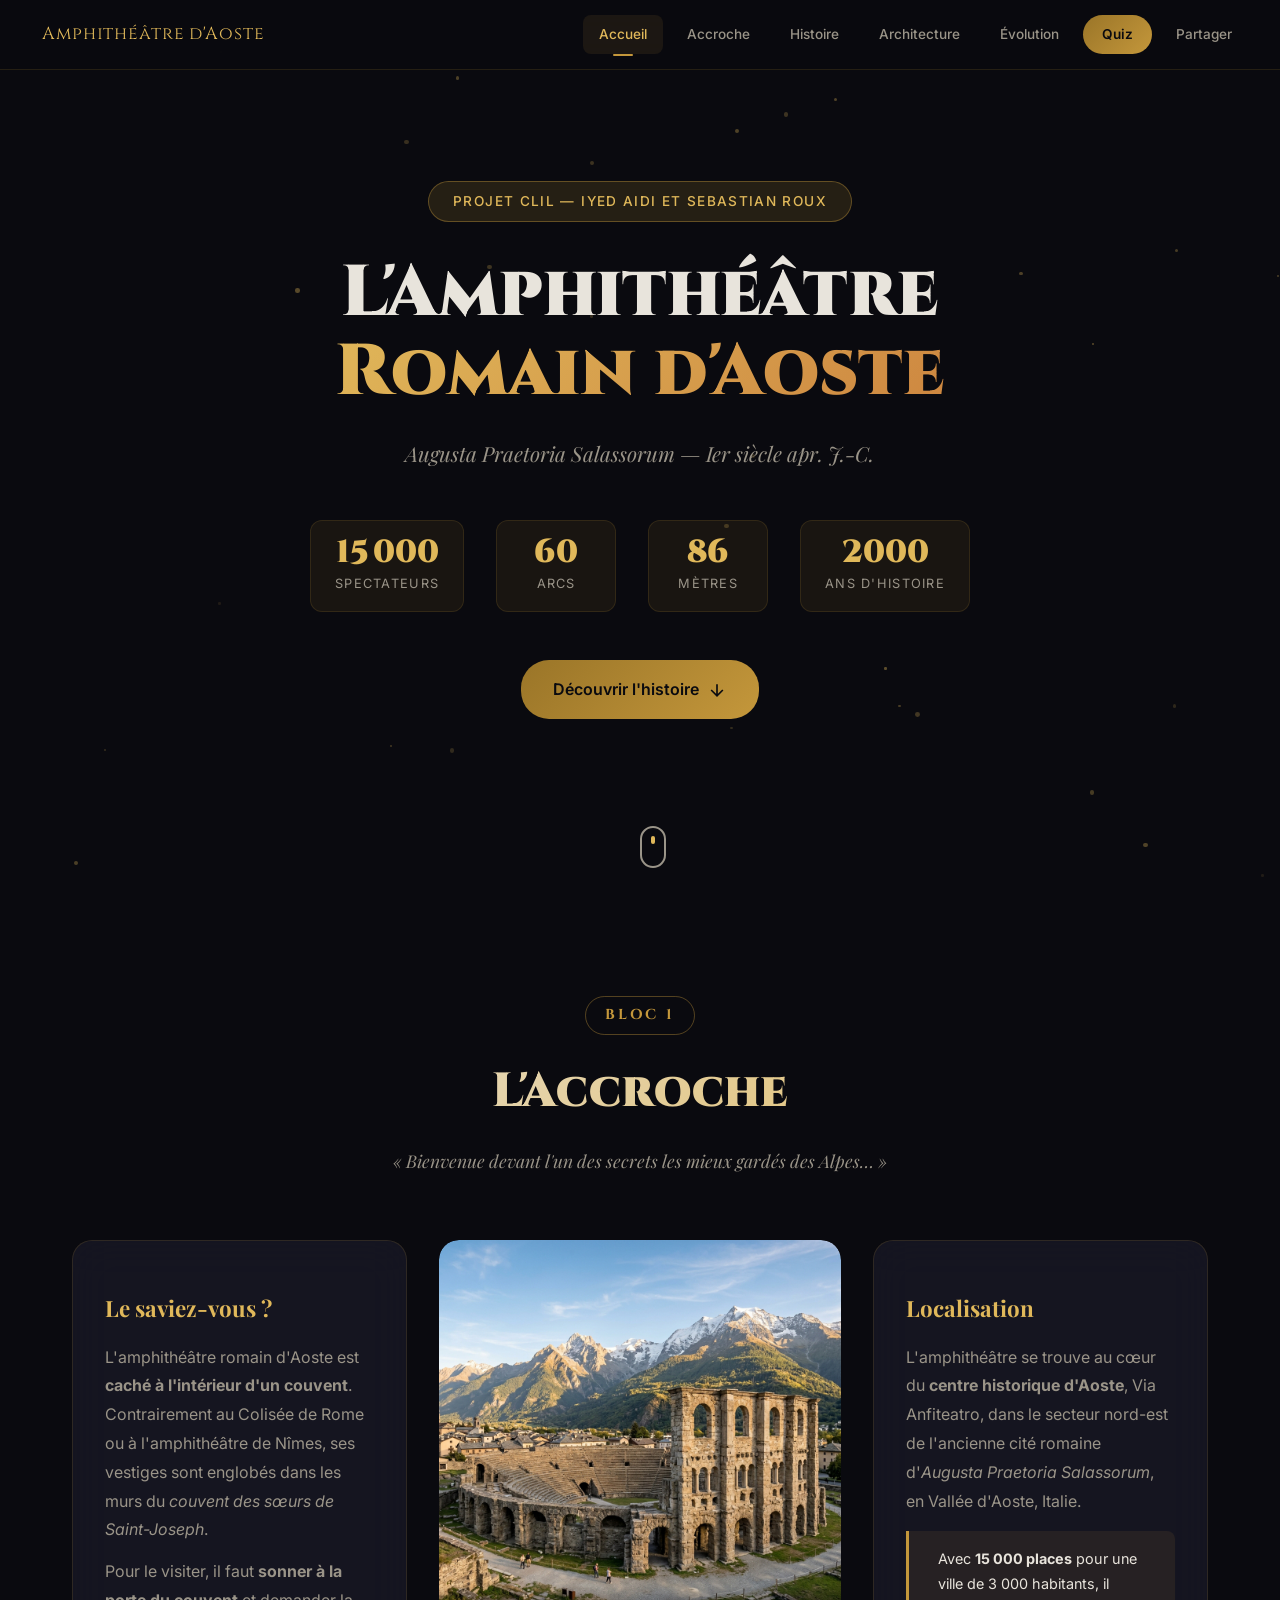
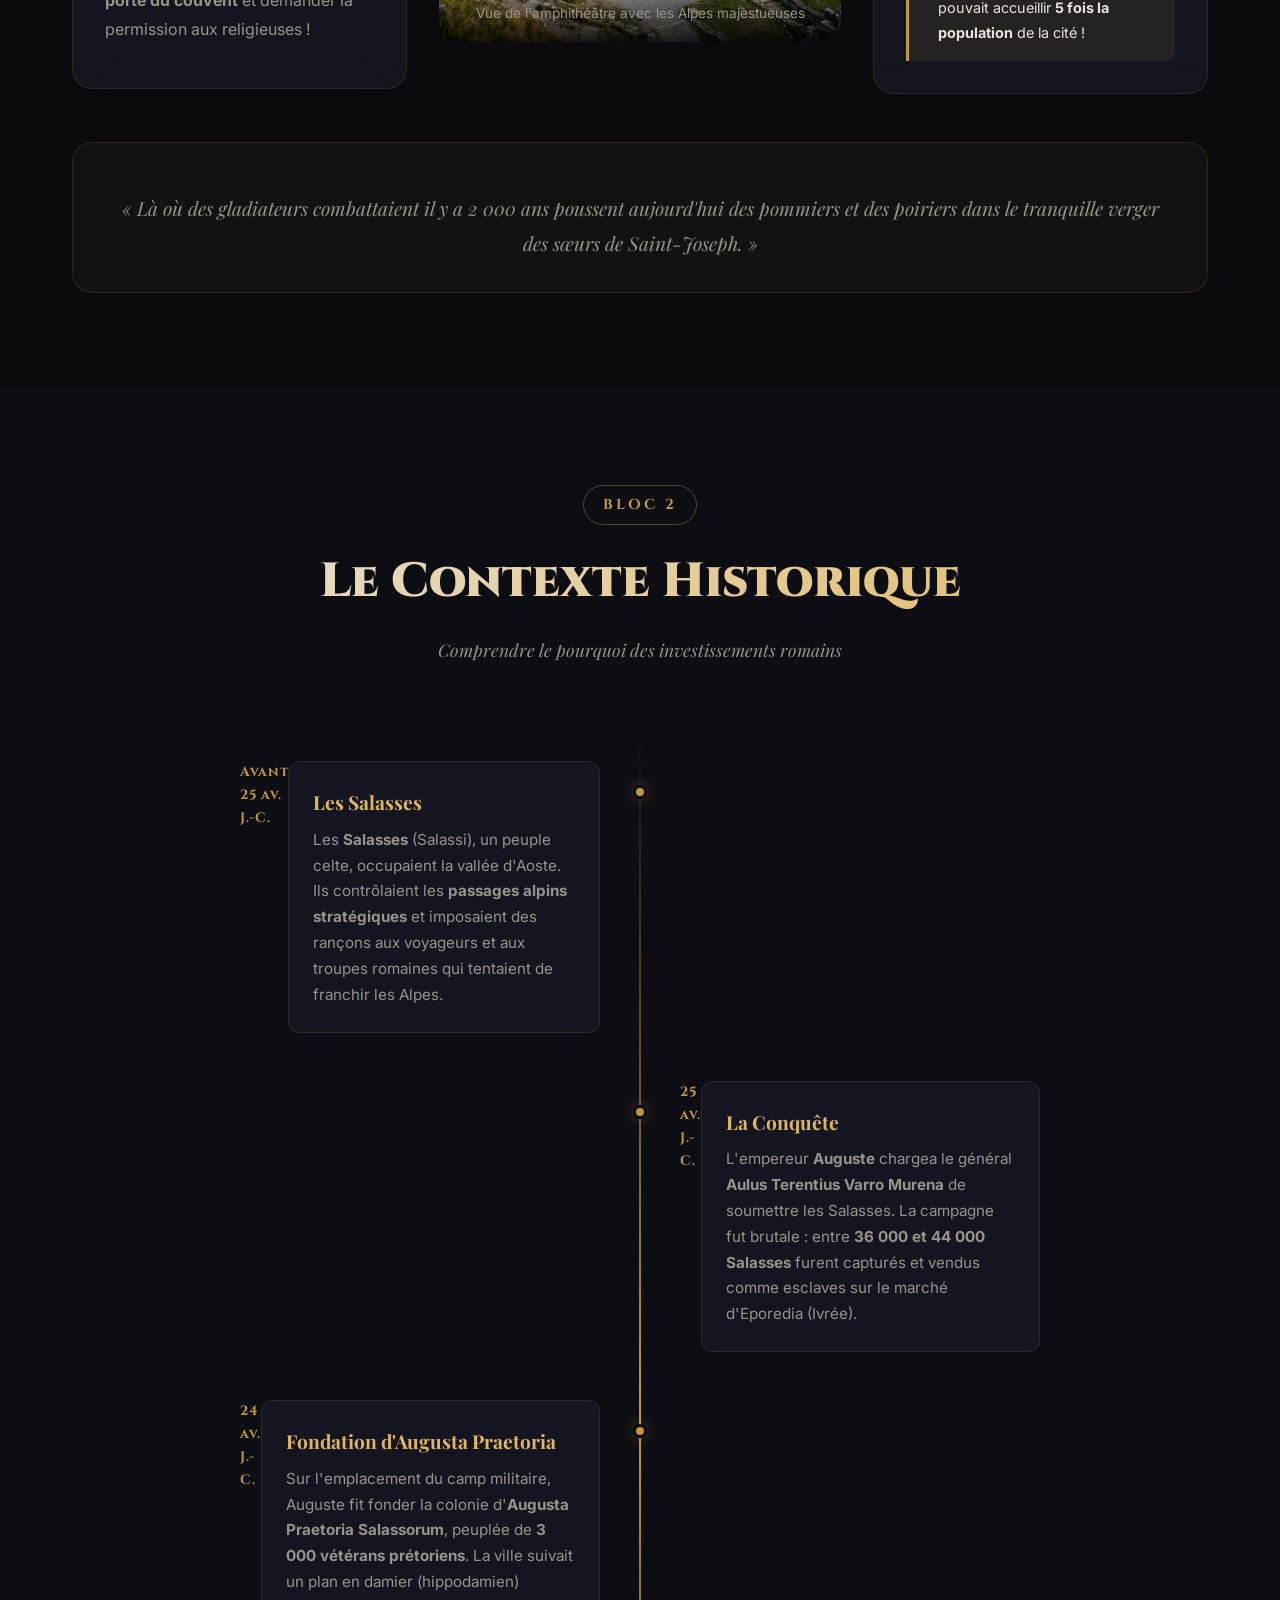
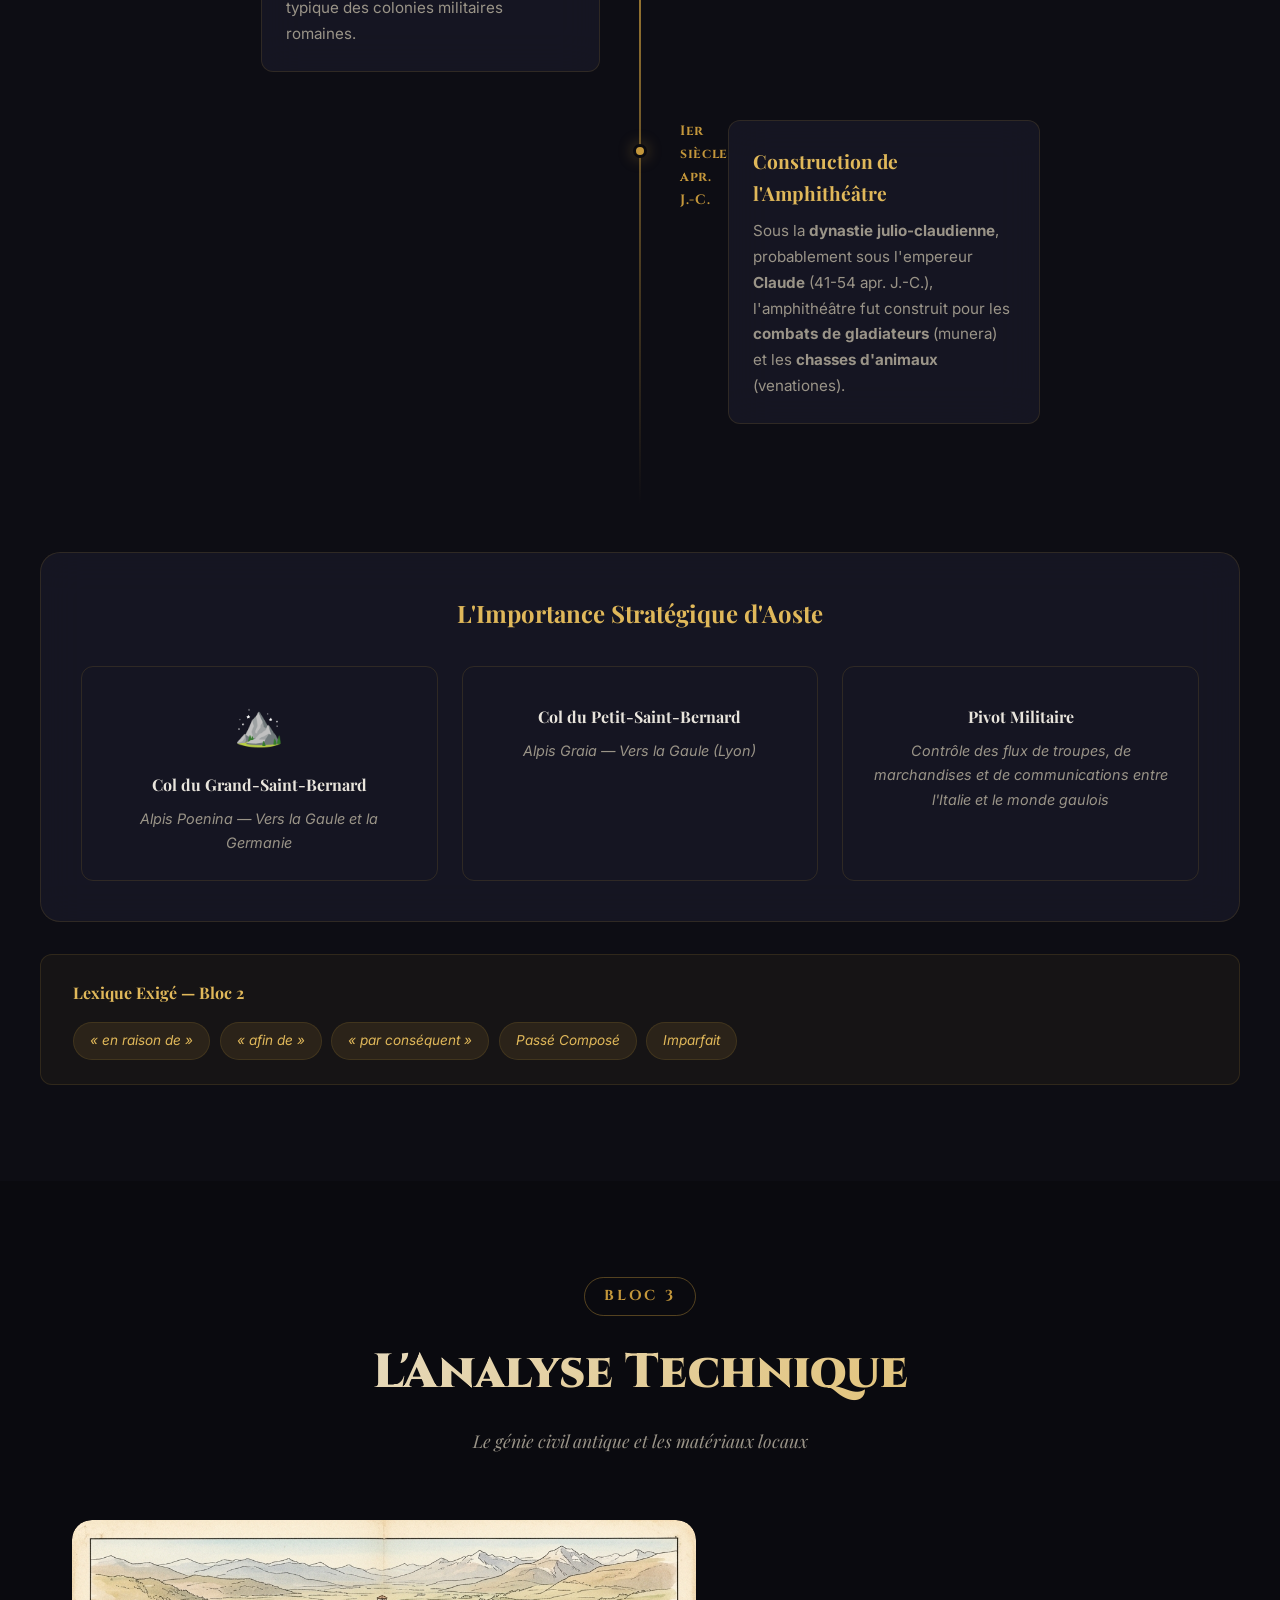
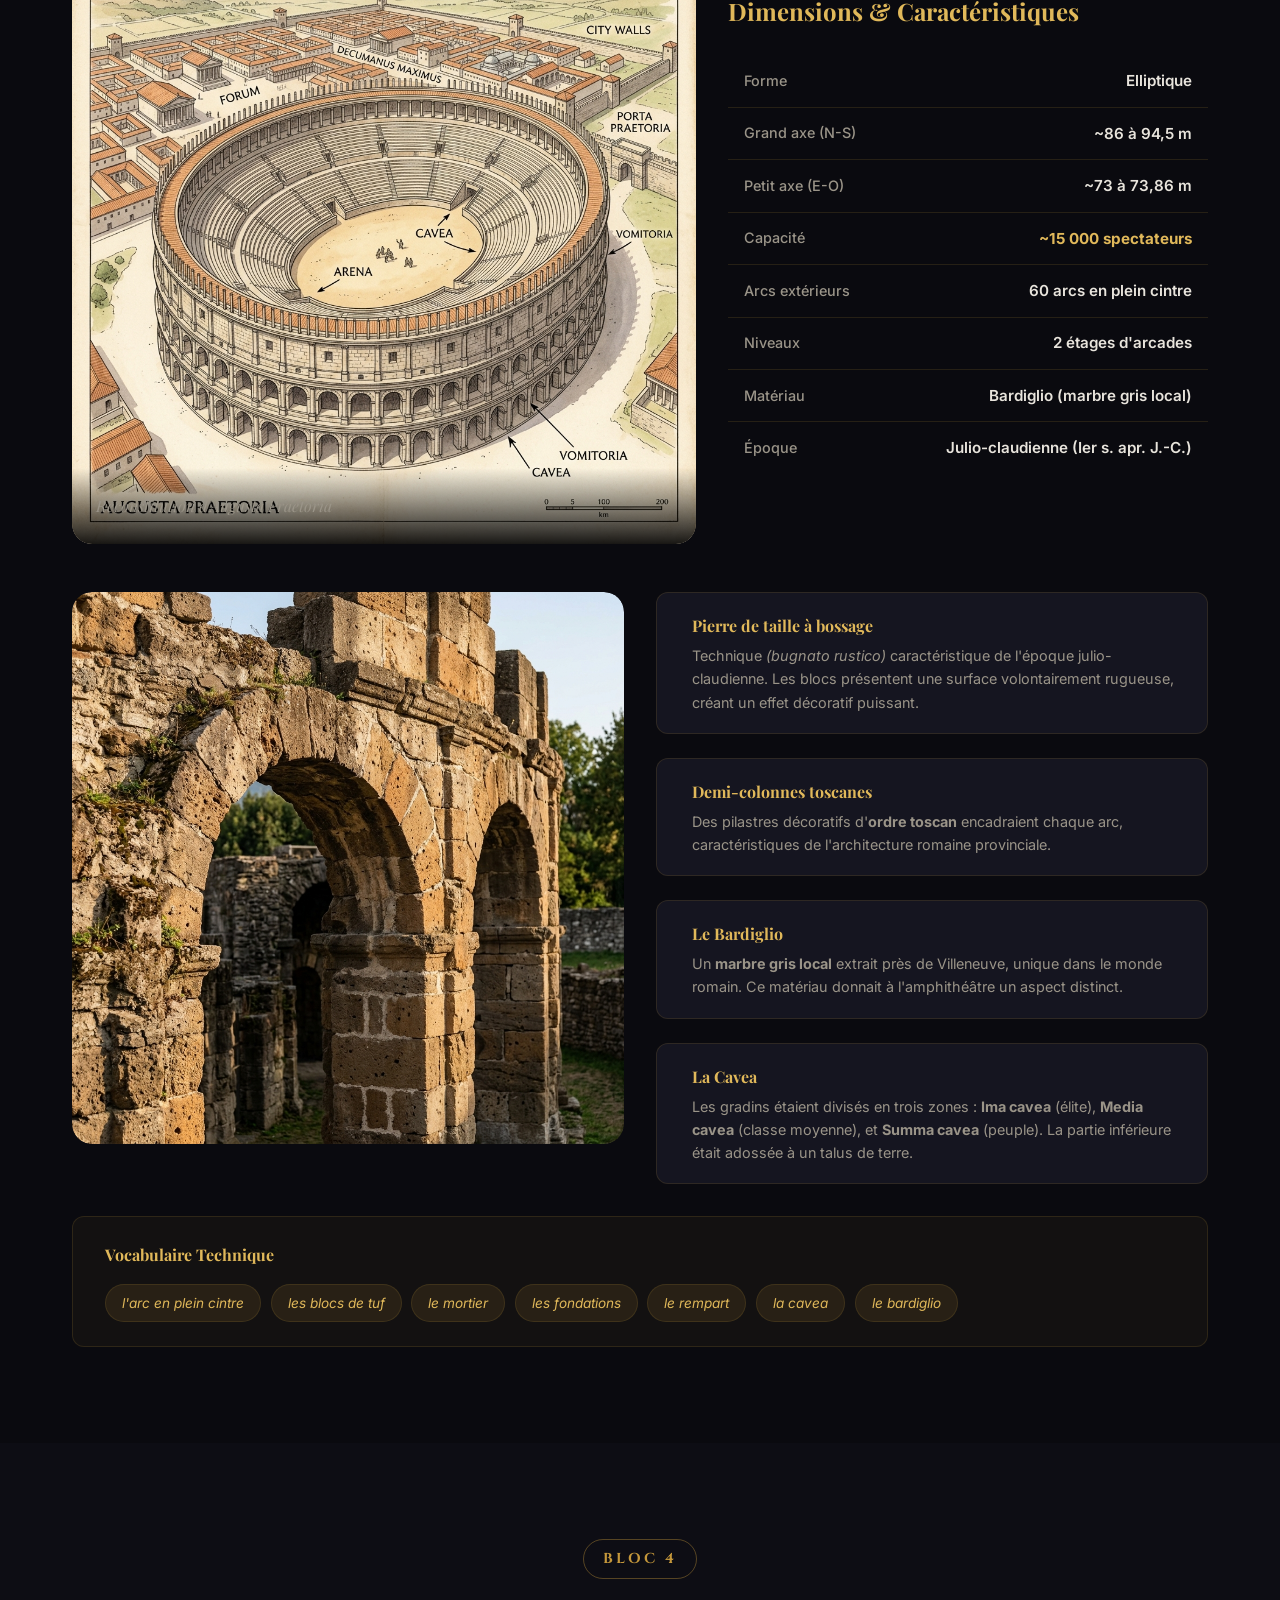
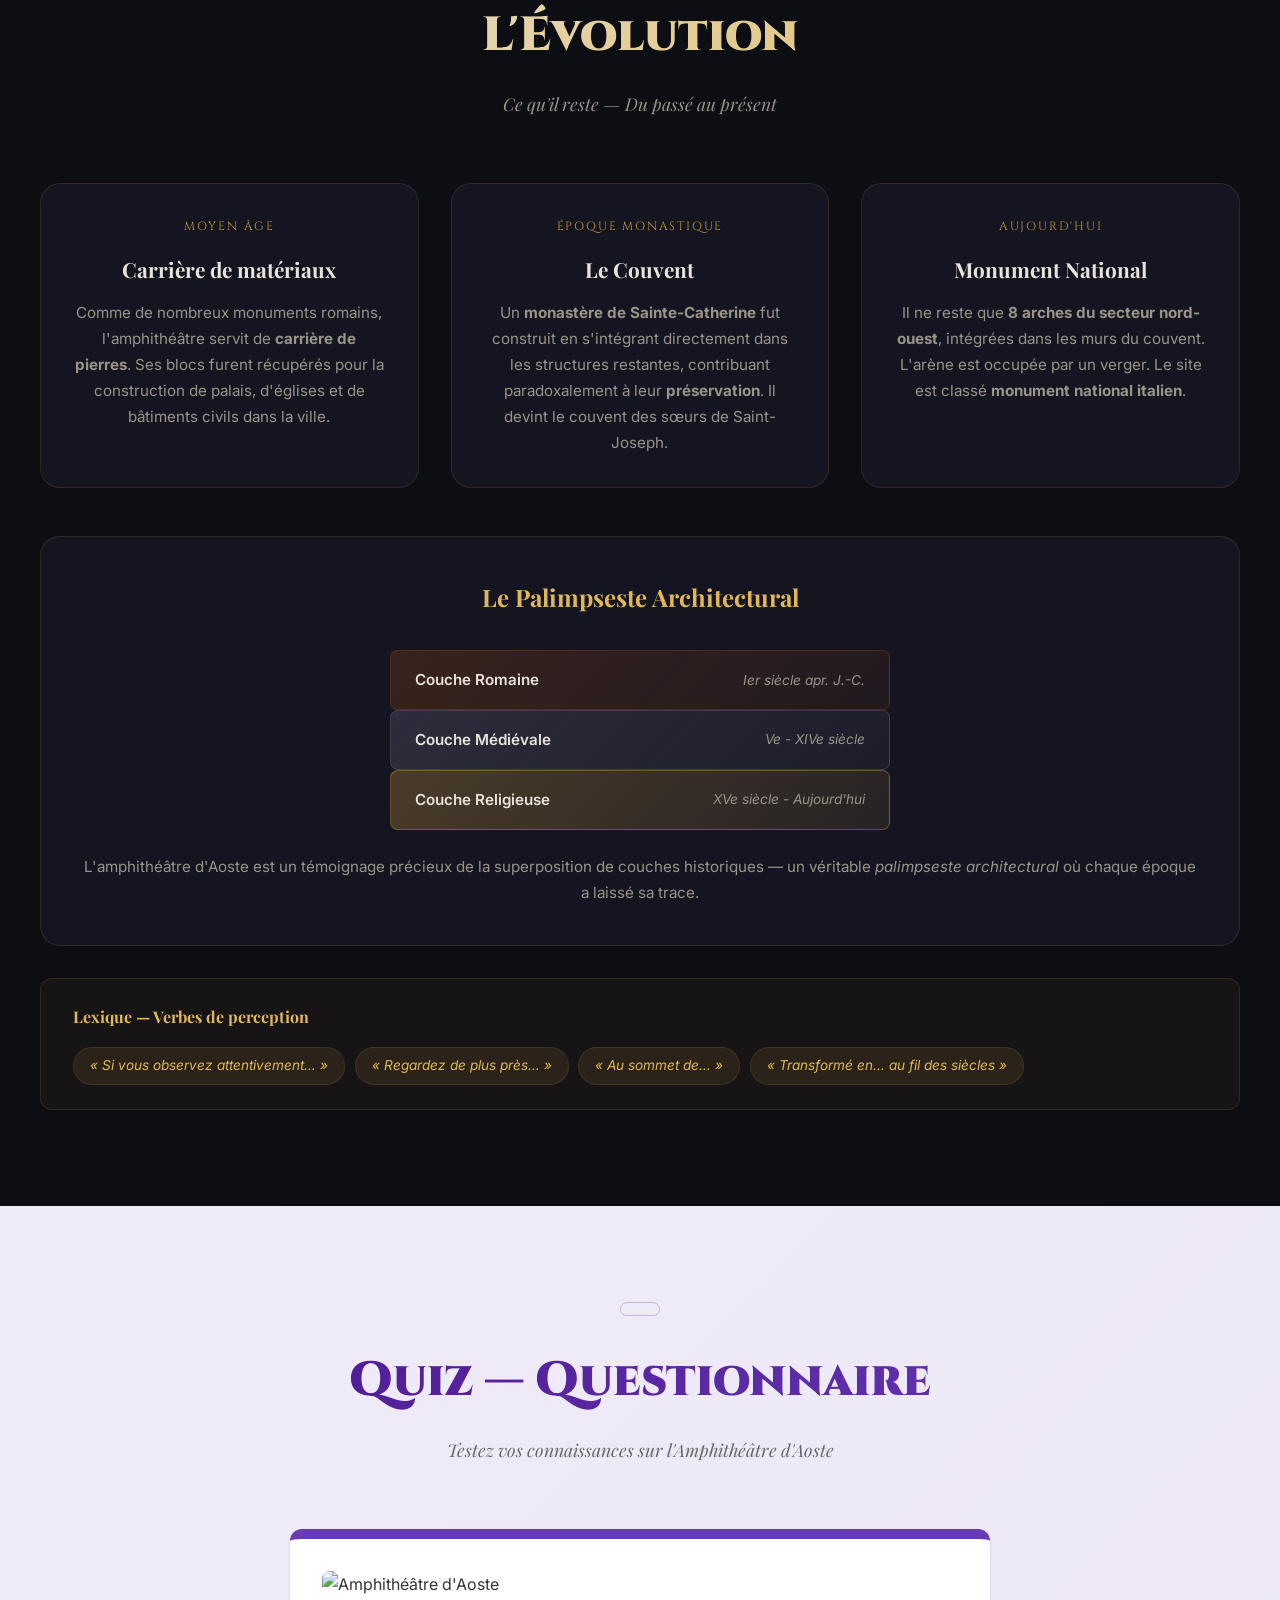
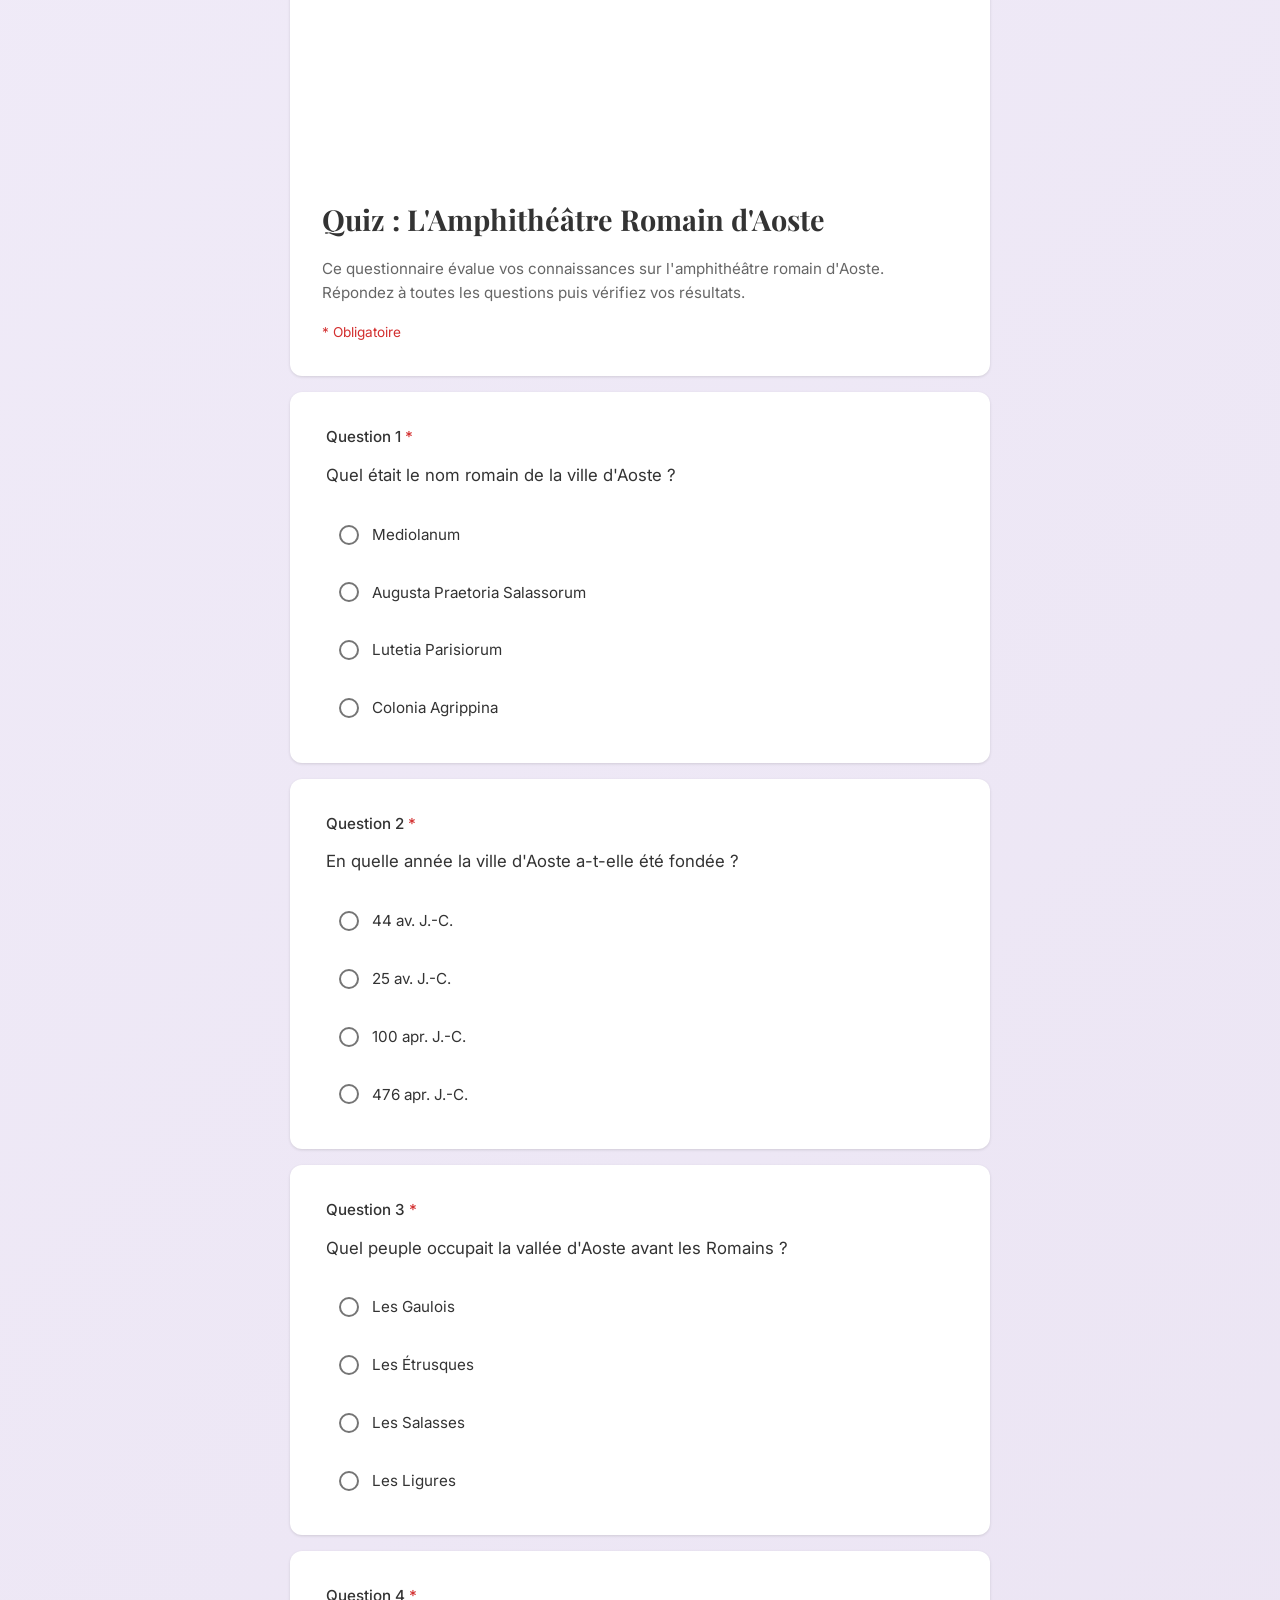
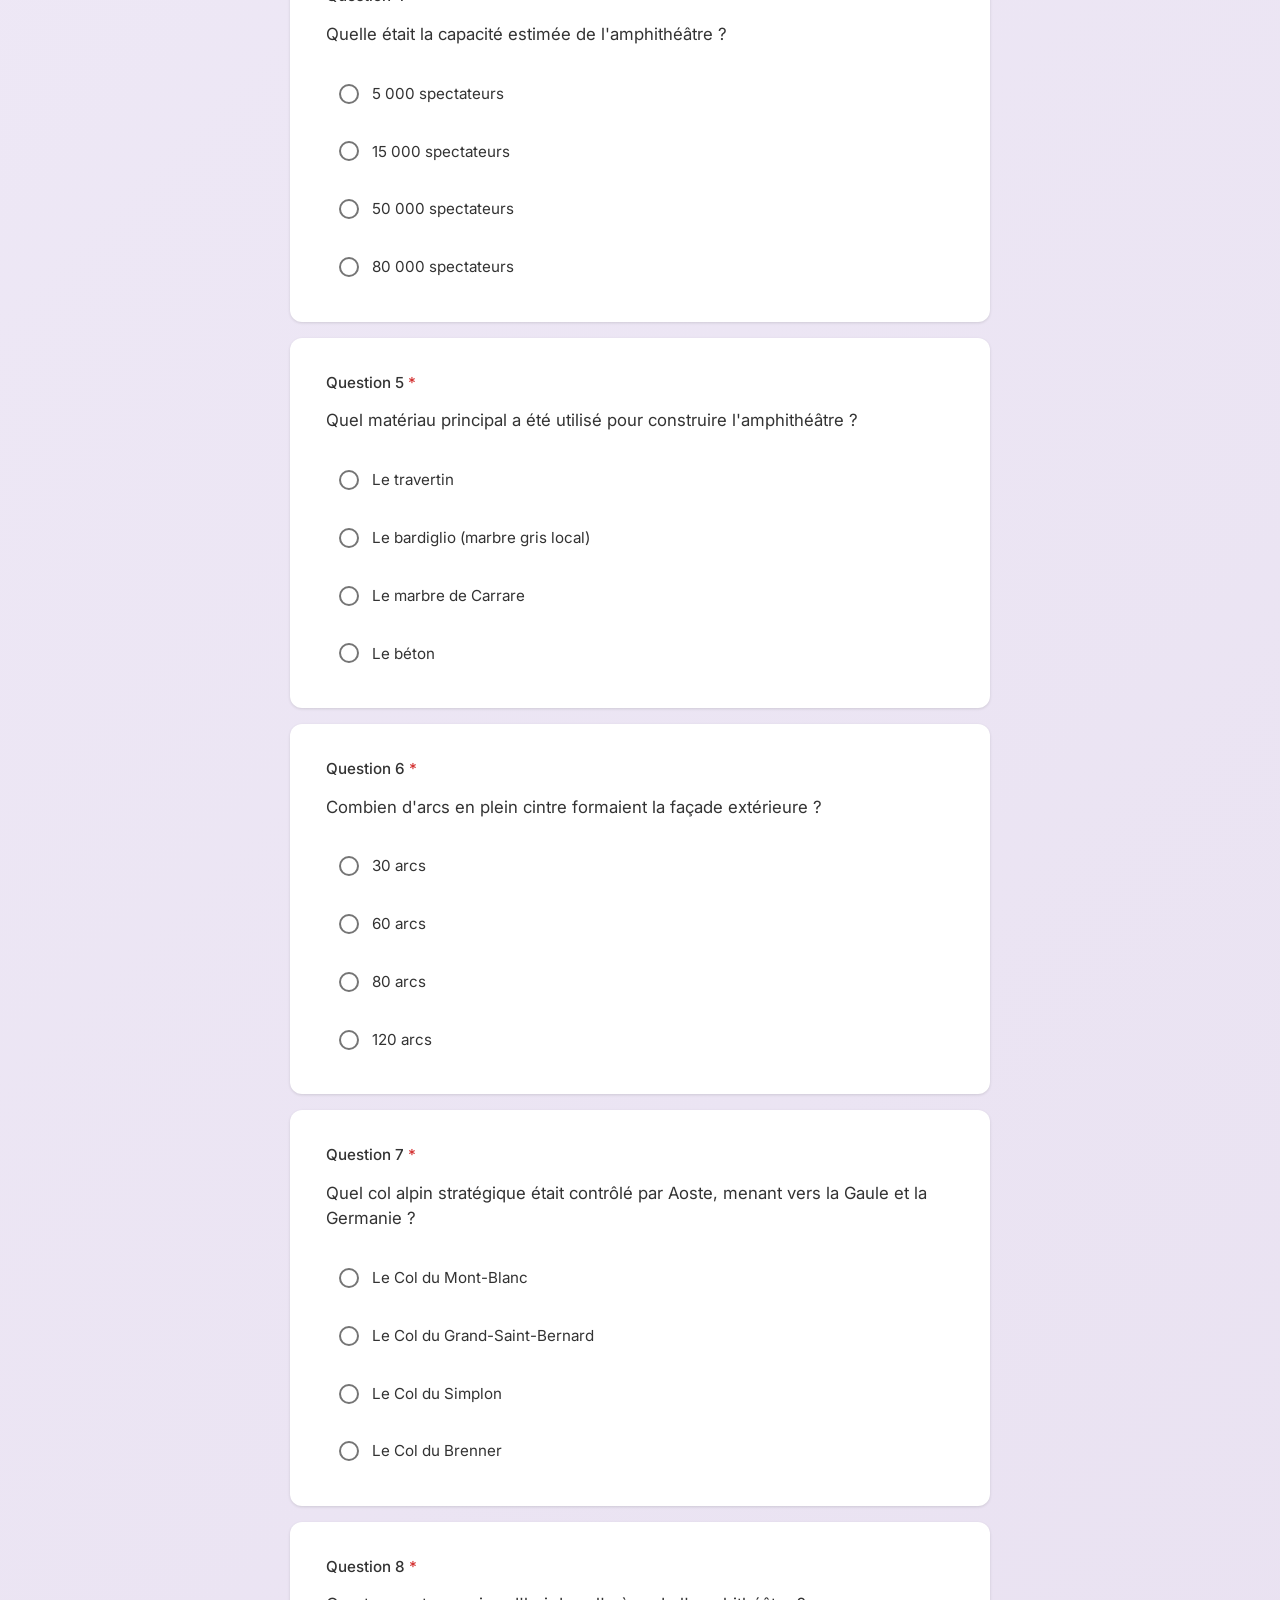
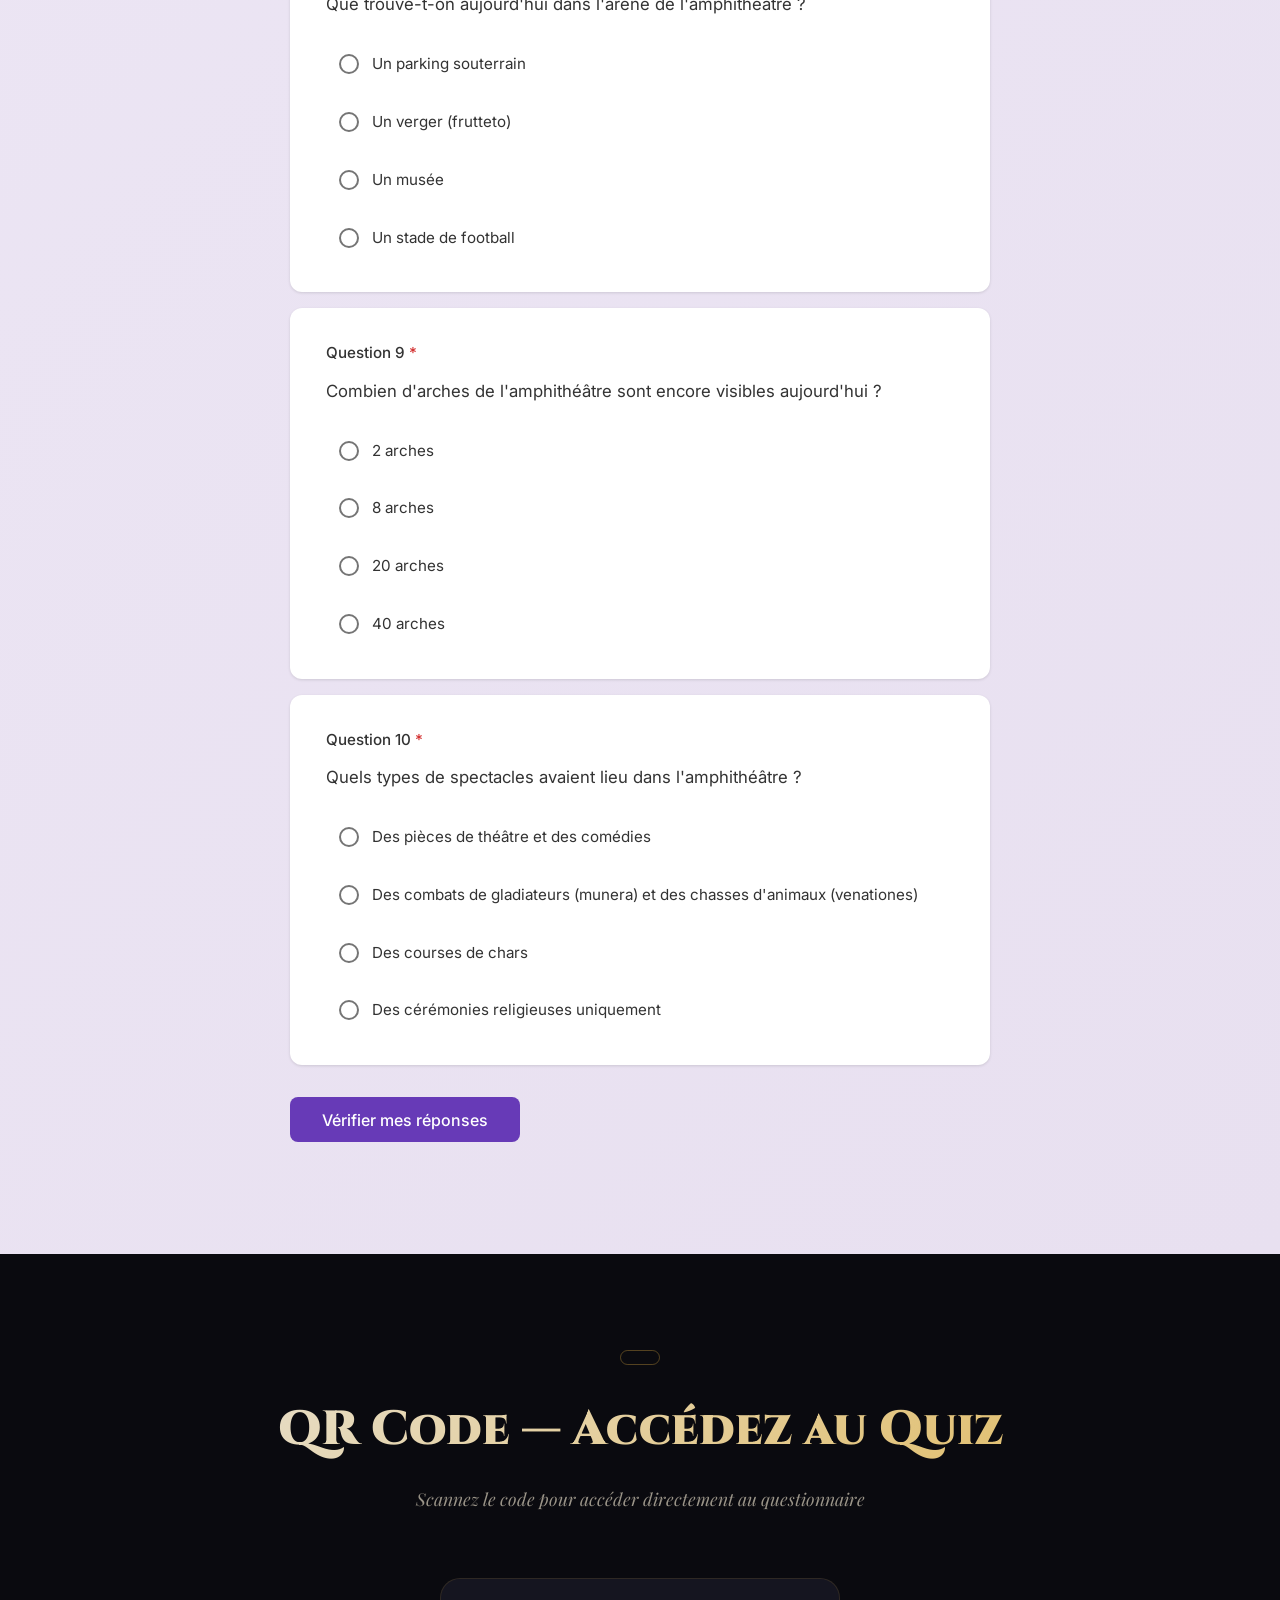
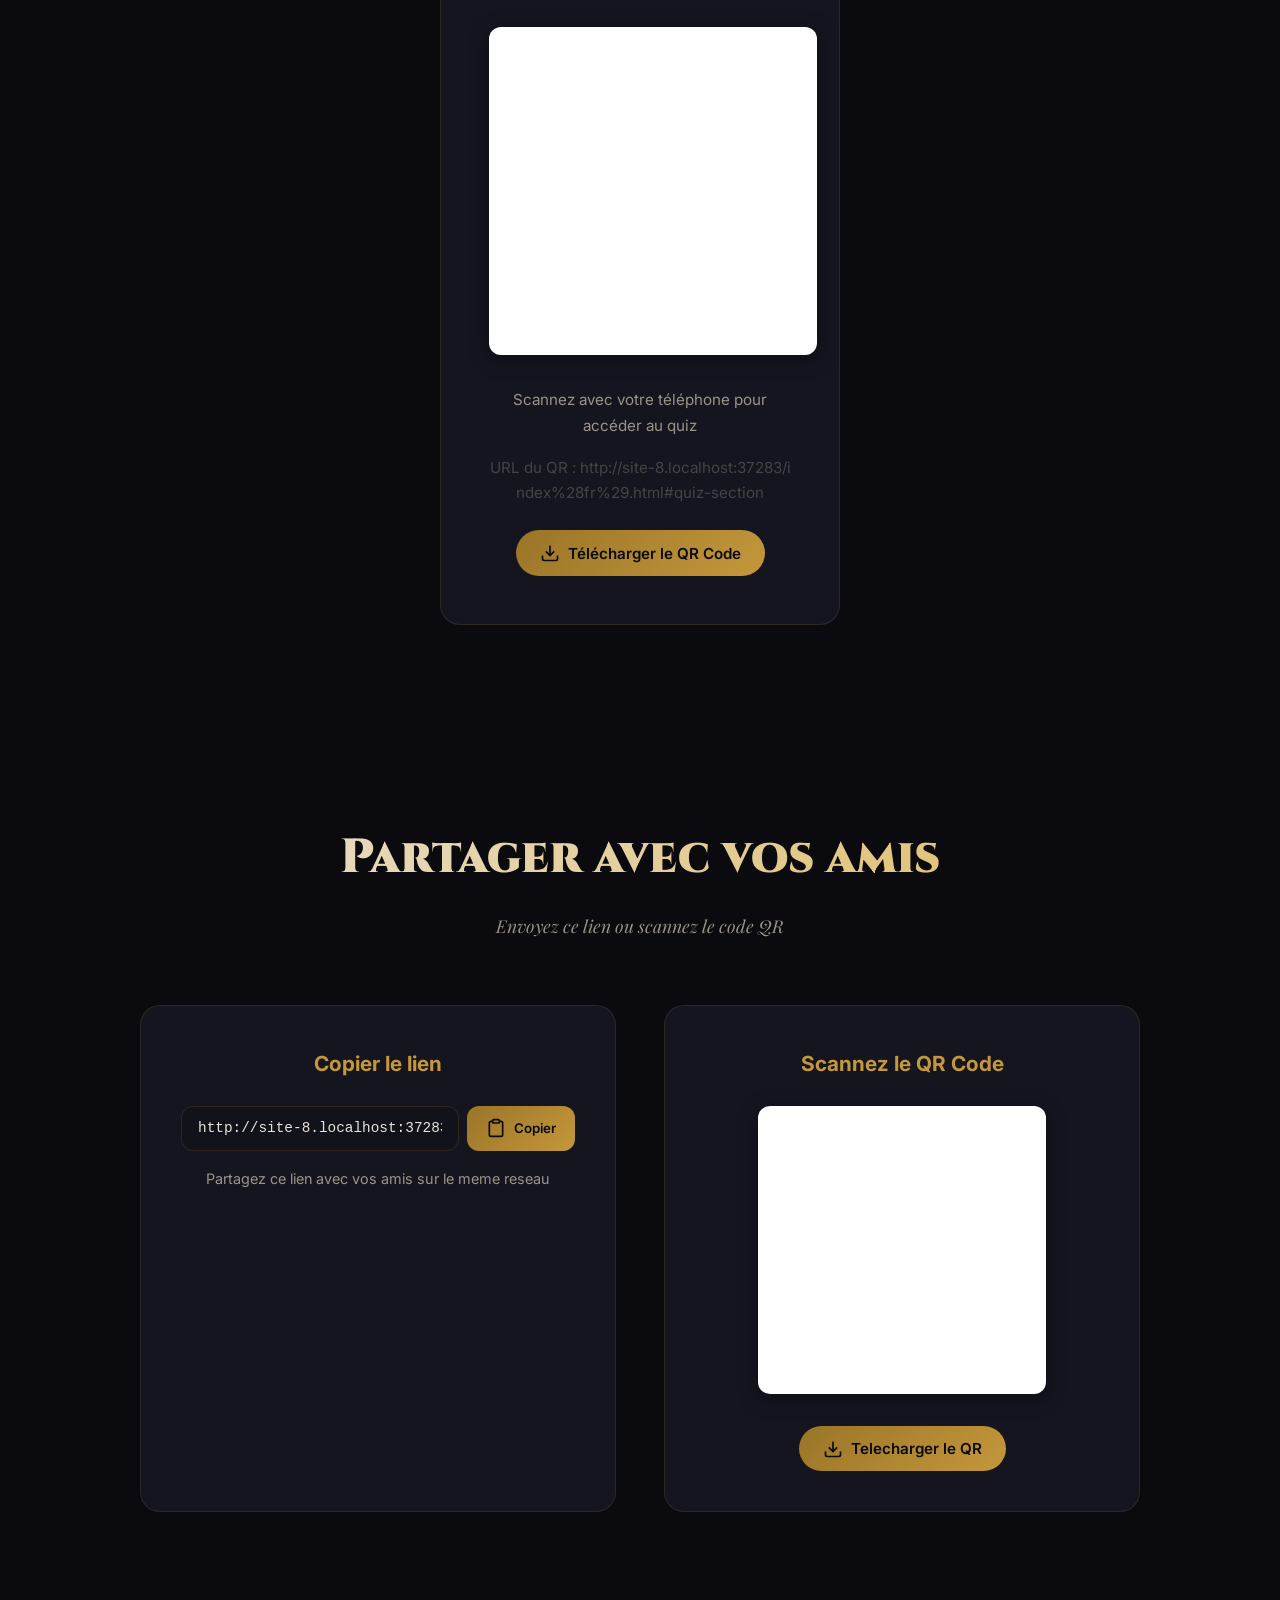
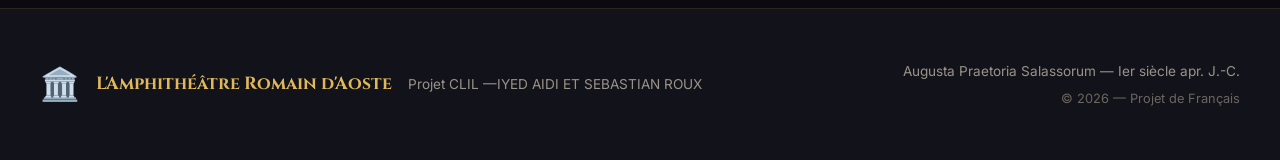
==== index(fr).html @ 9efc9628 "Initial commit: Amphitheatre CLIL project" ====
<!DOCTYPE html>
<html lang="fr">
<head>
    <meta charset="UTF-8">
    <meta name="viewport" content="width=device-width, initial-scale=1.0">
    <meta name="description" content="Présentation CLIL sur l'Amphithéâtre Romain d'Aoste - Augusta Praetoria Salassorum.">
    <title>L'Amphithéâtre Romain d'Aoste — Projet CLIL</title>
    <link rel="preconnect" href="https://fonts.googleapis.com">
    <link rel="preconnect" href="https://fonts.gstatic.com" crossorigin>
    <link href="https://fonts.googleapis.com/css2?family=Playfair+Display:ital,wght@0,400;0,700;0,900;1,400&family=Inter:wght@300;400;500;600;700&family=Cinzel:wght@400;700;900&display=swap" rel="stylesheet">
    <link rel="stylesheet" href="style(fr).css">
</head>
<body>
    <!-- ===== NAVIGATION ===== -->
    <nav id="main-nav">
        <div class="nav-brand">
            <span class="nav-icon"></span>
            <span class="nav-title">Amphithéâtre d'Aoste</span>
        </div>
        <div class="nav-links">
            <a href="#hero" class="nav-link active">Accueil</a>
            <a href="#bloc1" class="nav-link">Accroche</a>
            <a href="#bloc2" class="nav-link">Histoire</a>
            <a href="#bloc3" class="nav-link">Architecture</a>
            <a href="#bloc4" class="nav-link">Évolution</a>
            <a href="#quiz-section" class="nav-link nav-quiz">Quiz</a>
            <a href="#share-section" class="nav-link">Partager</a>
        </div>
        <button id="mobile-menu-btn" class="mobile-menu-btn" aria-label="Menu">
            <span></span><span></span><span></span>
        </button>
    </nav>
    <!-- ===== HERO SECTION ===== -->
    <header id="hero" class="hero-section">
        <div class="hero-overlay"></div>
        <div class="hero-particles" id="hero-particles"></div>
        <div class="hero-content">
            <div class="hero-badge">Projet CLIL — Iyed Aidi et Sebastian Roux</div>
            <h1 class="hero-title">
                <span class="hero-title-line">L'Amphithéâtre</span>
                <span class="hero-title-line hero-title-accent">Romain d'Aoste</span>
            </h1>
            <p class="hero-subtitle">Augusta Praetoria Salassorum — Ier siècle apr. J.-C.</p>
            <div class="hero-stats">
                <div class="stat-card">
                    <span class="stat-number" data-target="15000">0</span>
                    <span class="stat-label">Spectateurs</span>
                </div>
                <div class="stat-card">
                    <span class="stat-number" data-target="60">0</span>
                    <span class="stat-label">Arcs</span>
                </div>
                <div class="stat-card">
                    <span class="stat-number" data-target="86">0</span>
                    <span class="stat-label">Mètres</span>
                </div>
                <div class="stat-card">
                    <span class="stat-number" data-target="2000">0</span>
                    <span class="stat-label">Ans d'histoire</span>
                </div>
            </div>
            <a href="#bloc1" class="hero-cta">
                <span>Découvrir l'histoire</span>
                <svg width="20" height="20" viewBox="0 0 24 24" fill="none" stroke="currentColor" stroke-width="2"><path d="M12 5v14M5 12l7 7 7-7"/></svg>
            </a>
        </div>
        <div class="scroll-indicator">
            <div class="scroll-mouse">
                <div class="scroll-dot"></div>
            </div>
        </div>
    </header>
    <!-- ===== BLOC 1: L'ACCROCHE ===== -->
    <section id="bloc1" class="section bloc-section">
        <div class="section-header">
            <div class="bloc-number">Bloc 1</div>
            <h2 class="section-title">L'Accroche</h2>
            <p class="section-subtitle">« Bienvenue devant l'un des secrets les mieux gardés des Alpes… »</p>
        </div>
        <div class="content-grid accroche-grid">
            <div class="content-card glass-card reveal-left">
                <div class="card-icon"></div>
                <h3>Le saviez-vous ?</h3>
                <p>L'amphithéâtre romain d'Aoste est <strong>caché à l'intérieur d'un couvent</strong>. Contrairement au Colisée de Rome ou à l'amphithéâtre de Nîmes, ses vestiges sont englobés dans les murs du <em>couvent des sœurs de Saint-Joseph</em>.</p>
                <p>Pour le visiter, il faut <strong>sonner à la porte du couvent</strong> et demander la permission aux religieuses !</p>
            </div>
            <div class="content-card image-card reveal-up">
                <img src="amphitheatre_aoste0.png" alt="L'Amphithéâtre Romain d'Aoste avec les Alpes en arrière-plan" loading="lazy">
                <div class="image-caption">Vue de l'amphithéâtre avec les Alpes majestueuses</div>
            </div>
            <div class="content-card glass-card reveal-right">
                <div class="card-icon"></div>
                <h3>Localisation</h3>
                <p>L'amphithéâtre se trouve au cœur du <strong>centre historique d'Aoste</strong>, Via Anfiteatro, dans le secteur nord-est de l'ancienne cité romaine d'<em>Augusta Praetoria Salassorum</em>, en Vallée d'Aoste, Italie.</p>
                <div class="highlight-box">
                    <span class="highlight-icon"></span>
                    <span>Avec <strong>15 000 places</strong> pour une ville de 3 000 habitants, il pouvait accueillir <strong>5 fois la population</strong> de la cité !</span>
                </div>
            </div>
        </div>
        <div class="accroche-anecdote reveal-up">
            <div class="anecdote-icon"></div>
            <blockquote>
                « Là où des gladiateurs combattaient il y a 2 000 ans poussent aujourd'hui des pommiers et des poiriers dans le tranquille verger des sœurs de Saint-Joseph. »
            </blockquote>
        </div>
    </section>
    <!-- ===== BLOC 2: LE CONTEXTE HISTORIQUE ===== -->
    <section id="bloc2" class="section bloc-section dark-section">
        <div class="section-header">
            <div class="bloc-number">Bloc 2</div>
            <h2 class="section-title">Le Contexte Historique</h2>
            <p class="section-subtitle">Comprendre le pourquoi des investissements romains</p>
        </div>
        <!-- Timeline -->
        <div class="timeline">
            <div class="timeline-item reveal-left">
                <div class="timeline-date">Avant 25 av. J.-C.</div>
                <div class="timeline-content">
                    <h3> Les Salasses</h3>
                    <p>Les <strong>Salasses</strong> (Salassi), un peuple celte, occupaient la vallée d'Aoste. Ils contrôlaient les <strong>passages alpins stratégiques</strong> et imposaient des rançons aux voyageurs et aux troupes romaines qui tentaient de franchir les Alpes.</p>
                </div>
            </div>
            <div class="timeline-item reveal-right">
                <div class="timeline-date">25 av. J.-C.</div>
                <div class="timeline-content">
                    <h3> La Conquête</h3>
                    <p>L'empereur <strong>Auguste</strong> chargea le général <strong>Aulus Terentius Varro Murena</strong> de soumettre les Salasses. La campagne fut brutale : entre <strong>36 000 et 44 000 Salasses</strong> furent capturés et vendus comme esclaves sur le marché d'Eporedia (Ivrée).</p>
                </div>
            </div>
            <div class="timeline-item reveal-left">
                <div class="timeline-date">24 av. J.-C.</div>
                <div class="timeline-content">
                    <h3> Fondation d'Augusta Praetoria</h3>
                    <p>Sur l'emplacement du camp militaire, Auguste fit fonder la colonie d'<strong>Augusta Praetoria Salassorum</strong>, peuplée de <strong>3 000 vétérans prétoriens</strong>. La ville suivait un plan en damier (hippodamien) typique des colonies militaires romaines.</p>
                </div>
            </div>
            <div class="timeline-item reveal-right">
                <div class="timeline-date">Ier siècle apr. J.-C.</div>
                <div class="timeline-content">
                    <h3> Construction de l'Amphithéâtre</h3>
                    <p>Sous la <strong>dynastie julio-claudienne</strong>, probablement sous l'empereur <strong>Claude</strong> (41-54 apr. J.-C.), l'amphithéâtre fut construit pour les <strong>combats de gladiateurs</strong> (munera) et les <strong>chasses d'animaux</strong> (venationes).</p>
                </div>
            </div>
        </div>
        <!-- Strategic Importance -->
        <div class="strategic-box reveal-up">
            <h3> L'Importance Stratégique d'Aoste</h3>
            <div class="strategy-grid">
                <div class="strategy-item">
                    <div class="strategy-icon">⛰️</div>
                    <h4>Col du Grand-Saint-Bernard</h4>
                    <p><em>Alpis Poenina</em> — Vers la Gaule et la Germanie</p>
                </div>
                <div class="strategy-item">
                    <div class="strategy-icon"></div>
                    <h4>Col du Petit-Saint-Bernard</h4>
                    <p><em>Alpis Graia</em> — Vers la Gaule (Lyon)</p>
                </div>
                <div class="strategy-item">
                    <div class="strategy-icon"></div>
                    <h4>Pivot Militaire</h4>
                    <p>Contrôle des flux de troupes, de marchandises et de communications entre l'Italie et le monde gaulois</p>
                </div>
            </div>
        </div>
        <div class="lexique-box reveal-up">
            <h4> Lexique Exigé — Bloc 2</h4>
            <div class="lexique-tags">
                <span class="tag">« en raison de »</span>
                <span class="tag">« afin de »</span>
                <span class="tag">« par conséquent »</span>
                <span class="tag">Passé Composé</span>
                <span class="tag">Imparfait</span>
            </div>
        </div>
    </section>
    <!-- ===== BLOC 3: L'ANALYSE TECHNIQUE ===== -->
    <section id="bloc3" class="section bloc-section">
        <div class="section-header">
            <div class="bloc-number">Bloc 3</div>
            <h2 class="section-title">L'Analyse Technique</h2>
            <p class="section-subtitle">Le génie civil antique et les matériaux locaux</p>
        </div>
        <div class="tech-grid">
            <div class="tech-card reveal-left">
                <img src="amphitheatre_aerial2.png" alt="Reconstitution aérienne de l'amphithéâtre et Augusta Praetoria" loading="lazy">
                <div class="tech-card-overlay">
                    <span>Reconstitution d'Augusta Praetoria</span>
                </div>
            </div>
            <div class="tech-specs reveal-right">
                <h3> Dimensions & Caractéristiques</h3>
                <div class="spec-table">
                    <div class="spec-row">
                        <span class="spec-label">Forme</span>
                        <span class="spec-value">Elliptique</span>
                    </div>
                    <div class="spec-row">
                        <span class="spec-label">Grand axe (N-S)</span>
                        <span class="spec-value">~86 à 94,5 m</span>
                    </div>
                    <div class="spec-row">
                        <span class="spec-label">Petit axe (E-O)</span>
                        <span class="spec-value">~73 à 73,86 m</span>
                    </div>
                    <div class="spec-row">
                        <span class="spec-label">Capacité</span>
                        <span class="spec-value highlight">~15 000 spectateurs</span>
                    </div>
                    <div class="spec-row">
                        <span class="spec-label">Arcs extérieurs</span>
                        <span class="spec-value">60 arcs en plein cintre</span>
                    </div>
                    <div class="spec-row">
                        <span class="spec-label">Niveaux</span>
                        <span class="spec-value">2 étages d'arcades</span>
                    </div>
                    <div class="spec-row">
                        <span class="spec-label">Matériau</span>
                        <span class="spec-value">Bardiglio (marbre gris local)</span>
                    </div>
                    <div class="spec-row">
                        <span class="spec-label">Époque</span>
                        <span class="spec-value">Julio-claudienne (Ier s. apr. J.-C.)</span>
                    </div>
                </div>
            </div>
        </div>
        <!-- Architecture Details -->
        <div class="architecture-details">
            <div class="arch-card reveal-up">
                <img src="amphitheatre_detail3.png" alt="Détail des arcs en plein cintre et blocs de pierre" loading="lazy">
            </div>
            <div class="arch-features">
                <div class="arch-feature reveal-left">
                    <div class="feature-icon"></div>
                    <div class="feature-content">
                        <h4>Pierre de taille à bossage</h4>
                        <p>Technique <em>(bugnato rustico)</em> caractéristique de l'époque julio-claudienne. Les blocs présentent une surface volontairement rugueuse, créant un effet décoratif puissant.</p>
                    </div>
                </div>
                <div class="arch-feature reveal-left">
                    <div class="feature-icon"></div>
                    <div class="feature-content">
                        <h4>Demi-colonnes toscanes</h4>
                        <p>Des pilastres décoratifs d'<strong>ordre toscan</strong> encadraient chaque arc, caractéristiques de l'architecture romaine provinciale.</p>
                    </div>
                </div>
                <div class="arch-feature reveal-left">
                    <div class="feature-icon"></div>
                    <div class="feature-content">
                        <h4>Le Bardiglio</h4>
                        <p>Un <strong>marbre gris local</strong> extrait près de Villeneuve, unique dans le monde romain. Ce matériau donnait à l'amphithéâtre un aspect distinct.</p>
                    </div>
                </div>
                <div class="arch-feature reveal-left">
                    <div class="feature-icon"></div>
                    <div class="feature-content">
                        <h4>La Cavea</h4>
                        <p>Les gradins étaient divisés en trois zones : <strong>Ima cavea</strong> (élite), <strong>Media cavea</strong> (classe moyenne), et <strong>Summa cavea</strong> (peuple). La partie inférieure était adossée à un talus de terre.</p>
                    </div>
                </div>
            </div>
        </div>
        <div class="lexique-box reveal-up">
            <h4> Vocabulaire Technique</h4>
            <div class="lexique-tags">
                <span class="tag">l'arc en plein cintre</span>
                <span class="tag">les blocs de tuf</span>
                <span class="tag">le mortier</span>
                <span class="tag">les fondations</span>
                <span class="tag">le rempart</span>
                <span class="tag">la cavea</span>
                <span class="tag">le bardiglio</span>
            </div>
        </div>
    </section>
    <!-- ===== BLOC 4: L'ÉVOLUTION ===== -->
    <section id="bloc4" class="section bloc-section dark-section">
        <div class="section-header">
            <div class="bloc-number">Bloc 4</div>
            <h2 class="section-title">L'Évolution</h2>
            <p class="section-subtitle">Ce qu'il reste — Du passé au présent</p>
        </div>
        <div class="evolution-grid">
            <div class="evolution-card reveal-left">
                <div class="evolution-period">Moyen Âge</div>
                <div class="evolution-icon"></div>
                <h3>Carrière de matériaux</h3>
                <p>Comme de nombreux monuments romains, l'amphithéâtre servit de <strong>carrière de pierres</strong>. Ses blocs furent récupérés pour la construction de palais, d'églises et de bâtiments civils dans la ville.</p>
            </div>
            <div class="evolution-card reveal-up">
                <div class="evolution-period">Époque monastique</div>
                <div class="evolution-icon"></div>
                <h3>Le Couvent</h3>
                <p>Un <strong>monastère de Sainte-Catherine</strong> fut construit en s'intégrant directement dans les structures restantes, contribuant paradoxalement à leur <strong>préservation</strong>. Il devint le couvent des sœurs de Saint-Joseph.</p>
            </div>
            <div class="evolution-card reveal-right">
                <div class="evolution-period">Aujourd'hui</div>
                <div class="evolution-icon"></div>
                <h3>Monument National</h3>
                <p>Il ne reste que <strong>8 arches du secteur nord-ouest</strong>, intégrées dans les murs du couvent. L'arène est occupée par un verger. Le site est classé <strong>monument national italien</strong>.</p>
            </div>
        </div>
        <div class="palimpseste-box reveal-up">
            <h3> Le Palimpseste Architectural</h3>
            <div class="palimpseste-layers">
                <div class="layer layer-roman">
                    <span class="layer-label">Couche Romaine</span>
                    <span class="layer-date">Ier siècle apr. J.-C.</span>
                </div>
                <div class="layer layer-medieval">
                    <span class="layer-label">Couche Médiévale</span>
                    <span class="layer-date">Ve - XIVe siècle</span>
                </div>
                <div class="layer layer-religious">
                    <span class="layer-label">Couche Religieuse</span>
                    <span class="layer-date">XVe siècle - Aujourd'hui</span>
                </div>
            </div>
            <p class="palimpseste-text">L'amphithéâtre d'Aoste est un témoignage précieux de la superposition de couches historiques — un véritable <em>palimpseste architectural</em> où chaque époque a laissé sa trace.</p>
        </div>
        <div class="lexique-box reveal-up">
            <h4> Lexique — Verbes de perception</h4>
            <div class="lexique-tags">
                <span class="tag">« Si vous observez attentivement… »</span>
                <span class="tag">« Regardez de plus près… »</span>
                <span class="tag">« Au sommet de… »</span>
                <span class="tag">« Transformé en… au fil des siècles »</span>
            </div>
        </div>
    </section>
    <!-- ===== QUIZ SECTION ===== -->
    <section id="quiz-section" class="section quiz-section">
        <div class="section-header">
            <div class="bloc-number"></div>
            <h2 class="section-title">Quiz — Questionnaire</h2>
            <p class="section-subtitle">Testez vos connaissances sur l'Amphithéâtre d'Aoste</p>
        </div>
        <div class="quiz-container">
            <!-- Google Forms styled header -->
            <div class="quiz-header">
                <div class="quiz-header-stripe"></div>
                <div class="quiz-header-content">
                    <img src="https://inkline-edizioni.com/wp-content/uploads/2017/03/estr-2.jpg" alt="Amphithéâtre d'Aoste" class="quiz-header-image">
                    <h2 class="quiz-form-title">Quiz : L'Amphithéâtre Romain d'Aoste</h2>
                    <p class="quiz-form-desc">Ce questionnaire évalue vos connaissances sur l'amphithéâtre romain d'Aoste. Répondez à toutes les questions puis vérifiez vos résultats.</p>
                    <div class="quiz-required-note">* Obligatoire</div>
                </div>
            </div>
            <!-- Quiz Form -->
            <form id="quiz-form">
                <!-- Question 1 -->
                <div class="quiz-question-card" data-question="1">
                    <div class="question-number">Question 1 <span class="required">*</span></div>
                    <p class="question-text">Quel était le nom romain de la ville d'Aoste ?</p>
                    <div class="question-options">
                        <label class="option-label">
                            <input type="radio" name="q1" value="a">
                            <span class="radio-custom"></span>
                            <span class="option-text">Mediolanum</span>
                        </label>
                        <label class="option-label">
                            <input type="radio" name="q1" value="b">
                            <span class="radio-custom"></span>
                            <span class="option-text">Augusta Praetoria Salassorum</span>
                        </label>
                        <label class="option-label">
                            <input type="radio" name="q1" value="c">
                            <span class="radio-custom"></span>
                            <span class="option-text">Lutetia Parisiorum</span>
                        </label>
                        <label class="option-label">
                            <input type="radio" name="q1" value="d">
                            <span class="radio-custom"></span>
                            <span class="option-text">Colonia Agrippina</span>
                        </label>
                    </div>
                    <div class="question-feedback"></div>
                </div>
                <!-- Question 2 -->
                <div class="quiz-question-card" data-question="2">
                    <div class="question-number">Question 2 <span class="required">*</span></div>
                    <p class="question-text">En quelle année la ville d'Aoste a-t-elle été fondée ?</p>
                    <div class="question-options">
                        <label class="option-label">
                            <input type="radio" name="q2" value="a">
                            <span class="radio-custom"></span>
                            <span class="option-text">44 av. J.-C.</span>
                        </label>
                        <label class="option-label">
                            <input type="radio" name="q2" value="b">
                            <span class="radio-custom"></span>
                            <span class="option-text">25 av. J.-C.</span>
                        </label>
                        <label class="option-label">
                            <input type="radio" name="q2" value="c">
                            <span class="radio-custom"></span>
                            <span class="option-text">100 apr. J.-C.</span>
                        </label>
                        <label class="option-label">
                            <input type="radio" name="q2" value="d">
                            <span class="radio-custom"></span>
                            <span class="option-text">476 apr. J.-C.</span>
                        </label>
                    </div>
                    <div class="question-feedback"></div>
                </div>
                <!-- Question 3 -->
                <div class="quiz-question-card" data-question="3">
                    <div class="question-number">Question 3 <span class="required">*</span></div>
                    <p class="question-text">Quel peuple occupait la vallée d'Aoste avant les Romains ?</p>
                    <div class="question-options">
                        <label class="option-label">
                            <input type="radio" name="q3" value="a">
                            <span class="radio-custom"></span>
                            <span class="option-text">Les Gaulois</span>
                        </label>
                        <label class="option-label">
                            <input type="radio" name="q3" value="b">
                            <span class="radio-custom"></span>
                            <span class="option-text">Les Étrusques</span>
                        </label>
                        <label class="option-label">
                            <input type="radio" name="q3" value="c">
                            <span class="radio-custom"></span>
                            <span class="option-text">Les Salasses</span>
                        </label>
                        <label class="option-label">
                            <input type="radio" name="q3" value="d">
                            <span class="radio-custom"></span>
                            <span class="option-text">Les Ligures</span>
                        </label>
                    </div>
                    <div class="question-feedback"></div>
                </div>
                <!-- Question 4 -->
                <div class="quiz-question-card" data-question="4">
                    <div class="question-number">Question 4 <span class="required">*</span></div>
                    <p class="question-text">Quelle était la capacité estimée de l'amphithéâtre ?</p>
                    <div class="question-options">
                        <label class="option-label">
                            <input type="radio" name="q4" value="a">
                            <span class="radio-custom"></span>
                            <span class="option-text">5 000 spectateurs</span>
                        </label>
                        <label class="option-label">
                            <input type="radio" name="q4" value="b">
                            <span class="radio-custom"></span>
                            <span class="option-text">15 000 spectateurs</span>
                        </label>
                        <label class="option-label">
                            <input type="radio" name="q4" value="c">
                            <span class="radio-custom"></span>
                            <span class="option-text">50 000 spectateurs</span>
                        </label>
                        <label class="option-label">
                            <input type="radio" name="q4" value="d">
                            <span class="radio-custom"></span>
                            <span class="option-text">80 000 spectateurs</span>
                        </label>
                    </div>
                    <div class="question-feedback"></div>
                </div>
                <!-- Question 5 -->
                <div class="quiz-question-card" data-question="5">
                    <div class="question-number">Question 5 <span class="required">*</span></div>
                    <p class="question-text">Quel matériau principal a été utilisé pour construire l'amphithéâtre ?</p>
                    <div class="question-options">
                        <label class="option-label">
                            <input type="radio" name="q5" value="a">
                            <span class="radio-custom"></span>
                            <span class="option-text">Le travertin</span>
                        </label>
                        <label class="option-label">
                            <input type="radio" name="q5" value="b">
                            <span class="radio-custom"></span>
                            <span class="option-text">Le bardiglio (marbre gris local)</span>
                        </label>
                        <label class="option-label">
                            <input type="radio" name="q5" value="c">
                            <span class="radio-custom"></span>
                            <span class="option-text">Le marbre de Carrare</span>
                        </label>
                        <label class="option-label">
                            <input type="radio" name="q5" value="d">
                            <span class="radio-custom"></span>
                            <span class="option-text">Le béton</span>
                        </label>
                    </div>
                    <div class="question-feedback"></div>
                </div>
                <!-- Question 6 -->
                <div class="quiz-question-card" data-question="6">
                    <div class="question-number">Question 6 <span class="required">*</span></div>
                    <p class="question-text">Combien d'arcs en plein cintre formaient la façade extérieure ?</p>
                    <div class="question-options">
                        <label class="option-label">
                            <input type="radio" name="q6" value="a">
                            <span class="radio-custom"></span>
                            <span class="option-text">30 arcs</span>
                        </label>
                        <label class="option-label">
                            <input type="radio" name="q6" value="b">
                            <span class="radio-custom"></span>
                            <span class="option-text">60 arcs</span>
                        </label>
                        <label class="option-label">
                            <input type="radio" name="q6" value="c">
                            <span class="radio-custom"></span>
                            <span class="option-text">80 arcs</span>
                        </label>
                        <label class="option-label">
                            <input type="radio" name="q6" value="d">
                            <span class="radio-custom"></span>
                            <span class="option-text">120 arcs</span>
                        </label>
                    </div>
                    <div class="question-feedback"></div>
                </div>
                <!-- Question 7 -->
                <div class="quiz-question-card" data-question="7">
                    <div class="question-number">Question 7 <span class="required">*</span></div>
                    <p class="question-text">Quel col alpin stratégique était contrôlé par Aoste, menant vers la Gaule et la Germanie ?</p>
                    <div class="question-options">
                        <label class="option-label">
                            <input type="radio" name="q7" value="a">
                            <span class="radio-custom"></span>
                            <span class="option-text">Le Col du Mont-Blanc</span>
                        </label>
                        <label class="option-label">
                            <input type="radio" name="q7" value="b">
                            <span class="radio-custom"></span>
                            <span class="option-text">Le Col du Grand-Saint-Bernard</span>
                        </label>
                        <label class="option-label">
                            <input type="radio" name="q7" value="c">
                            <span class="radio-custom"></span>
                            <span class="option-text">Le Col du Simplon</span>
                        </label>
                        <label class="option-label">
                            <input type="radio" name="q7" value="d">
                            <span class="radio-custom"></span>
                            <span class="option-text">Le Col du Brenner</span>
                        </label>
                    </div>
                    <div class="question-feedback"></div>
                </div>
                <!-- Question 8 -->
                <div class="quiz-question-card" data-question="8">
                    <div class="question-number">Question 8 <span class="required">*</span></div>
                    <p class="question-text">Que trouve-t-on aujourd'hui dans l'arène de l'amphithéâtre ?</p>
                    <div class="question-options">
                        <label class="option-label">
                            <input type="radio" name="q8" value="a">
                            <span class="radio-custom"></span>
                            <span class="option-text">Un parking souterrain</span>
                        </label>
                        <label class="option-label">
                            <input type="radio" name="q8" value="b">
                            <span class="radio-custom"></span>
                            <span class="option-text">Un verger (frutteto)</span>
                        </label>
                        <label class="option-label">
                            <input type="radio" name="q8" value="c">
                            <span class="radio-custom"></span>
                            <span class="option-text">Un musée</span>
                        </label>
                        <label class="option-label">
                            <input type="radio" name="q8" value="d">
                            <span class="radio-custom"></span>
                            <span class="option-text">Un stade de football</span>
                        </label>
                    </div>
                    <div class="question-feedback"></div>
                </div>
                <!-- Question 9 -->
                <div class="quiz-question-card" data-question="9">
                    <div class="question-number">Question 9 <span class="required">*</span></div>
                    <p class="question-text">Combien d'arches de l'amphithéâtre sont encore visibles aujourd'hui ?</p>
                    <div class="question-options">
                        <label class="option-label">
                            <input type="radio" name="q9" value="a">
                            <span class="radio-custom"></span>
                            <span class="option-text">2 arches</span>
                        </label>
                        <label class="option-label">
                            <input type="radio" name="q9" value="b">
                            <span class="radio-custom"></span>
                            <span class="option-text">8 arches</span>
                        </label>
                        <label class="option-label">
                            <input type="radio" name="q9" value="c">
                            <span class="radio-custom"></span>
                            <span class="option-text">20 arches</span>
                        </label>
                        <label class="option-label">
                            <input type="radio" name="q9" value="d">
                            <span class="radio-custom"></span>
                            <span class="option-text">40 arches</span>
                        </label>
                    </div>
                    <div class="question-feedback"></div>
                </div>
                <!-- Question 10 -->
                <div class="quiz-question-card" data-question="10">
                    <div class="question-number">Question 10 <span class="required">*</span></div>
                    <p class="question-text">Quels types de spectacles avaient lieu dans l'amphithéâtre ?</p>
                    <div class="question-options">
                        <label class="option-label">
                            <input type="radio" name="q10" value="a">
                            <span class="radio-custom"></span>
                            <span class="option-text">Des pièces de théâtre et des comédies</span>
                        </label>
                        <label class="option-label">
                            <input type="radio" name="q10" value="b">
                            <span class="radio-custom"></span>
                            <span class="option-text">Des combats de gladiateurs (munera) et des chasses d'animaux (venationes)</span>
                        </label>
                        <label class="option-label">
                            <input type="radio" name="q10" value="c">
                            <span class="radio-custom"></span>
                            <span class="option-text">Des courses de chars</span>
                        </label>
                        <label class="option-label">
                            <input type="radio" name="q10" value="d">
                            <span class="radio-custom"></span>
                            <span class="option-text">Des cérémonies religieuses uniquement</span>
                        </label>
                    </div>
                    <div class="question-feedback"></div>
                </div>
                <!-- Submit Button -->
                <div class="quiz-actions">
                    <button type="submit" class="quiz-submit-btn" id="quiz-submit">Vérifier mes réponses</button>
                    <button type="button" class="quiz-reset-btn" id="quiz-reset" style="display:none;">Recommencer le quiz</button>
                </div>
            </form>
            <!-- Results -->
            <div id="quiz-results" class="quiz-results" style="display:none;">
                <div class="results-card">
                    <div class="results-icon"></div>
                    <h3>Vos Résultats</h3>
                    <div class="results-score">
                        <span id="score-value">0</span> / 10
                    </div>
                    <div class="results-bar">
                        <div class="results-bar-fill" id="results-bar-fill"></div>
                    </div>
                    <p id="results-message" class="results-message"></p>
                </div>
            </div>
        </div>
    </section>
    <!-- ===== QR CODE SECTION ===== -->
    <section id="qr-section" class="section qr-section">
        <div class="section-header">
            <div class="bloc-number"></div>
            <h2 class="section-title">QR Code — Accédez au Quiz</h2>
            <p class="section-subtitle">Scannez le code pour accéder directement au questionnaire</p>
        </div>
        <div class="qr-container">
            <div class="qr-card reveal-up">
                <div class="qr-frame" id="qr-frame">
                    <canvas id="qr-canvas" width="280" height="280" aria-label="QR code pour le quiz"></canvas>
                </div>
                <p class="qr-instruction">Scannez avec votre téléphone pour accéder au quiz</p>
                <p id="qr-url" class="qr-url"></p>
                <p id="qr-warning" class="qr-warning">⚠️ Si la page est ouverte localement depuis votre ordinateur, le QR Code ne fonctionnera pas sur un téléphone. Hébergez la page ou utilisez un serveur local accessible.</p>
                <button id="download-qr" class="download-qr-btn">
                    <svg width="20" height="20" viewBox="0 0 24 24" fill="none" stroke="currentColor" stroke-width="2"><path d="M21 15v4a2 2 0 01-2 2H5a2 2 0 01-2-2v-4M7 10l5 5 5-5M12 15V3"/></svg>
                    Télécharger le QR Code
                </button>
            </div>
        </div>
    </section>
    <!-- ===== SHARE SECTION ===== -->
    <section id="share-section" class="section share-section">
        <div class="section-header">
            <h2 class="section-title">Partager avec vos amis</h2>
            <p class="section-subtitle">Envoyez ce lien ou scannez le code QR</p>
        </div>
        <div class="share-container">
            <div class="share-link-card reveal-left">
                <h3>Copier le lien</h3>
                <div class="link-display">
                    <input type="text" id="share-link" class="share-input" readonly>
                    <button id="copy-link-btn" class="copy-btn">
                        <svg width="20" height="20" viewBox="0 0 24 24" fill="none" stroke="currentColor" stroke-width="2"><path d="M16 4h2a2 2 0 012 2v14a2 2 0 01-2 2H6a2 2 0 01-2-2V6a2 2 0 012-2h2"/><rect x="8" y="2" width="8" height="4" rx="1" ry="1"/></svg>
                        Copier
                    </button>
                </div>
                <p class="share-note">Partagez ce lien avec vos amis sur le meme reseau</p>
            </div>
            <div class="share-qr-card reveal-right">
                <h3>Scannez le QR Code</h3>
                <div class="share-qr-frame">
                    <canvas id="share-qr-canvas" width="240" height="240"></canvas>
                </div>
                <button id="download-share-qr" class="download-share-qr-btn">
                    <svg width="20" height="20" viewBox="0 0 24 24" fill="none" stroke="currentColor" stroke-width="2"><path d="M21 15v4a2 2 0 01-2 2H5a2 2 0 01-2-2v-4M7 10l5 5 5-5M12 15V3"/></svg>
                    Telecharger le QR
                </button>
            </div>
        </div>
    </section>
    <!-- ===== FOOTER ===== -->
    <footer class="site-footer">
        <div class="footer-content">
            <div class="footer-brand">
                <span class="footer-icon">🏛️</span>
                <h3>L'Amphithéâtre Romain d'Aoste</h3>
                <p>Projet CLIL —IYED AIDI ET SEBASTIAN ROUX</p>
            </div>
            <div class="footer-info">
                <p>Augusta Praetoria Salassorum — Ier siècle apr. J.-C.</p>
                <p class="footer-copy">© 2026 — Projet de Français</p>
            </div>
        </div>
    </footer>
    <!-- QR Code Library (qrcode-generator — fiable et légère) -->
    <script src="https://cdn.jsdelivr.net/npm/qrcode-generator@1.4.4/qrcode.min.js"></script>
    <script src="script.js"></script>
</body>
</html>
---- style(fr).css ----
/* ===== ROOT & DESIGN TOKENS ===== */
:root {
    --color-bg: #0a0a0f;
    --color-bg-light: #12121a;
    --color-bg-card: #1a1a28;
    --color-bg-glass: rgba(26, 26, 40, 0.7);
    --color-primary: #c4973b;
    --color-primary-light: #e0b85a;
    --color-primary-dark: #9a7528;
    --color-accent: #8b4513;
    --color-accent-light: #cd853f;
    --color-text: #e8e4dc;
    --color-text-muted: #9a9488;
    --color-text-dim: #6b665e;
    --color-border: rgba(196, 151, 59, 0.15);
    --color-border-hover: rgba(196, 151, 59, 0.4);
    --color-success: #4caf50;
    --color-error: #e74c3c;
    --color-quiz-purple: #673ab7;
    --color-quiz-purple-light: #9575cd;
    --color-section-dark: #0d0d14;
    --font-display: 'Cinzel', serif;
    --font-heading: 'Playfair Display', serif;
    --font-body: 'Inter', sans-serif;
    --shadow-sm: 0 2px 8px rgba(0,0,0,0.3);
    --shadow-md: 0 4px 20px rgba(0,0,0,0.4);
    --shadow-lg: 0 8px 40px rgba(0,0,0,0.5);
    --shadow-glow: 0 0 30px rgba(196, 151, 59, 0.15);
    --radius-sm: 8px;
    --radius-md: 12px;
    --radius-lg: 20px;
    --radius-xl: 28px;
    --transition-fast: 0.2s ease;
    --transition-med: 0.4s cubic-bezier(0.4, 0, 0.2, 1);
    --transition-slow: 0.6s cubic-bezier(0.4, 0, 0.2, 1);
}
/* ===== RESET & BASE ===== */
*, *::before, *::after {
    margin: 0;
    padding: 0;
    box-sizing: border-box;
}
html {
    scroll-behavior: smooth;
    scroll-padding-top: 80px;
    font-size: 16px;
}
body {
    font-family: var(--font-body);
    background: var(--color-bg);
    color: var(--color-text);
    line-height: 1.7;
    overflow-x: hidden;
    -webkit-font-smoothing: antialiased;
}
img {
    max-width: 100%;
    height: auto;
    display: block;
}
a {
    color: var(--color-primary-light);
    text-decoration: none;
    transition: color var(--transition-fast);
}
a:hover {
    color: var(--color-primary);
}
/* ===== SCROLLBAR ===== */
::-webkit-scrollbar {
    width: 8px;
}
::-webkit-scrollbar-track {
    background: var(--color-bg);
}
::-webkit-scrollbar-thumb {
    background: var(--color-primary-dark);
    border-radius: 4px;
}
::-webkit-scrollbar-thumb:hover {
    background: var(--color-primary);
}
/* ===== NAVIGATION ===== */
#main-nav {
    position: fixed;
    top: 0;
    left: 0;
    right: 0;
    z-index: 1000;
    display: flex;
    align-items: center;
    justify-content: space-between;
    padding: 0 2rem;
    height: 70px;
    background: rgba(10, 10, 15, 0.85);
    backdrop-filter: blur(20px);
    -webkit-backdrop-filter: blur(20px);
    border-bottom: 1px solid var(--color-border);
    transition: all var(--transition-med);
}
#main-nav.scrolled {
    height: 60px;
    background: rgba(10, 10, 15, 0.95);
    box-shadow: var(--shadow-md);
}
.nav-brand {
    display: flex;
    align-items: center;
    gap: 10px;
}
.nav-icon {
    font-size: 1.5rem;
}
.nav-title {
    font-family: var(--font-display);
    font-size: 1.1rem;
    color: var(--color-primary-light);
    letter-spacing: 0.05em;
}
.nav-links {
    display: flex;
    align-items: center;
    gap: 0.5rem;
}
.nav-link {
    padding: 0.5rem 1rem;
    font-size: 0.85rem;
    font-weight: 500;
    color: var(--color-text-muted);
    border-radius: var(--radius-sm);
    transition: all var(--transition-fast);
    position: relative;
}
.nav-link:hover,
.nav-link.active {
    color: var(--color-primary-light);
    background: rgba(196, 151, 59, 0.1);
}
.nav-link.active::after {
    content: '';
    position: absolute;
    bottom: -2px;
    left: 50%;
    transform: translateX(-50%);
    width: 20px;
    height: 2px;
    background: var(--color-primary);
    border-radius: 2px;
}
.nav-quiz {
    background: linear-gradient(135deg, var(--color-primary-dark), var(--color-primary));
    color: var(--color-bg) !important;
    font-weight: 600;
    border-radius: var(--radius-xl);
    padding: 0.5rem 1.2rem;
}
.nav-quiz:hover {
    background: linear-gradient(135deg, var(--color-primary), var(--color-primary-light));
    transform: translateY(-1px);
    box-shadow: 0 4px 15px rgba(196, 151, 59, 0.3);
}
.mobile-menu-btn {
    display: none;
    flex-direction: column;
    gap: 5px;
    background: none;
    border: none;
    cursor: pointer;
    padding: 5px;
}
.mobile-menu-btn span {
    width: 24px;
    height: 2px;
    background: var(--color-text);
    border-radius: 2px;
    transition: all var(--transition-fast);
}
/* ===== HERO SECTION ===== */
.hero-section {
    position: relative;
    min-height: 100vh;
    display: flex;
    align-items: center;
    justify-content: center;
    overflow: hidden;
    background: url('amphitheatre_main.png') center/cover no-repeat;
}
.hero-overlay {
    position: absolute;
    inset: 0;
    background: linear-gradient(
        180deg,
        rgba(10, 10, 15, 0.7) 0%,
        rgba(10, 10, 15, 0.5) 40%,
        rgba(10, 10, 15, 0.8) 100%
    );
    z-index: 1;
}
.hero-particles {
    position: absolute;
    inset: 0;
    z-index: 2;
    pointer-events: none;
}
.hero-content {
    position: relative;
    z-index: 3;
    text-align: center;
    padding: 2rem;
    max-width: 900px;
}
.hero-badge {
    display: inline-block;
    padding: 0.5rem 1.5rem;
    background: rgba(196, 151, 59, 0.15);
    border: 1px solid var(--color-border-hover);
    border-radius: var(--radius-xl);
    font-size: 0.85rem;
    font-weight: 500;
    color: var(--color-primary-light);
    letter-spacing: 0.1em;
    text-transform: uppercase;
    margin-bottom: 2rem;
    animation: fadeInDown 0.8s ease 0.2s both;
}
.hero-title {
    font-family: var(--font-display);
    font-weight: 900;
    line-height: 1.1;
    margin-bottom: 1.5rem;
}
.hero-title-line {
    display: block;
    font-size: clamp(2.5rem, 6vw, 4.5rem);
    color: var(--color-text);
    animation: fadeInUp 0.8s ease 0.4s both;
}
.hero-title-accent {
    background: linear-gradient(135deg, var(--color-primary-light), var(--color-accent-light));
    -webkit-background-clip: text;
    -webkit-text-fill-color: transparent;
    background-clip: text;
    animation: fadeInUp 0.8s ease 0.6s both;
}
.hero-subtitle {
    font-family: var(--font-heading);
    font-size: clamp(1rem, 2vw, 1.3rem);
    color: var(--color-text-muted);
    font-style: italic;
    margin-bottom: 3rem;
    animation: fadeInUp 0.8s ease 0.8s both;
}
.hero-stats {
    display: flex;
    justify-content: center;
    gap: 2rem;
    flex-wrap: wrap;
    margin-bottom: 3rem;
    animation: fadeInUp 0.8s ease 1s both;
}
.stat-card {
    display: flex;
    flex-direction: column;
    align-items: center;
    padding: 1rem 1.5rem;
    background: rgba(196, 151, 59, 0.08);
    border: 1px solid var(--color-border);
    border-radius: var(--radius-md);
    backdrop-filter: blur(10px);
    min-width: 120px;
    transition: all var(--transition-med);
}
.stat-card:hover {
    border-color: var(--color-border-hover);
    background: rgba(196, 151, 59, 0.15);
    transform: translateY(-4px);
    box-shadow: var(--shadow-glow);
}
.stat-number {
    font-family: var(--font-display);
    font-size: 2rem;
    font-weight: 900;
    color: var(--color-primary-light);
    line-height: 1;
}
.stat-label {
    font-size: 0.8rem;
    color: var(--color-text-muted);
    text-transform: uppercase;
    letter-spacing: 0.1em;
    margin-top: 0.3rem;
}
.hero-cta {
    display: inline-flex;
    align-items: center;
    gap: 0.5rem;
    padding: 1rem 2rem;
    background: linear-gradient(135deg, var(--color-primary-dark), var(--color-primary));
    color: var(--color-bg) !important;
    font-weight: 600;
    border-radius: var(--radius-xl);
    font-size: 1rem;
    transition: all var(--transition-med);
    animation: fadeInUp 0.8s ease 1.2s both;
}
.hero-cta:hover {
    transform: translateY(-3px);
    box-shadow: 0 8px 30px rgba(196, 151, 59, 0.4);
    background: linear-gradient(135deg, var(--color-primary), var(--color-primary-light));
}
.scroll-indicator {
    position: absolute;
    bottom: 2rem;
    left: 50%;
    transform: translateX(-50%);
    z-index: 3;
    animation: fadeInUp 0.8s ease 1.5s both;
}
.scroll-mouse {
    width: 26px;
    height: 42px;
    border: 2px solid var(--color-text-muted);
    border-radius: 14px;
    display: flex;
    justify-content: center;
    padding-top: 8px;
}
.scroll-dot {
    width: 4px;
    height: 8px;
    background: var(--color-primary-light);
    border-radius: 2px;
    animation: scrollAnim 2s ease infinite;
}
/* ===== SECTION BASE ===== */
.section {
    padding: 6rem 2rem;
}
.bloc-section {
    max-width: 1200px;
    margin: 0 auto;
    padding: 6rem 2rem;
}
.dark-section {
    background: var(--color-section-dark);
    max-width: 100%;
    position: relative;
}
.dark-section > * {
    max-width: 1200px;
    margin-left: auto;
    margin-right: auto;
}
.section-header {
    text-align: center;
    margin-bottom: 4rem;
}
.bloc-number {
    display: inline-block;
    font-family: var(--font-display);
    font-size: 0.9rem;
    font-weight: 700;
    color: var(--color-primary);
    letter-spacing: 0.2em;
    text-transform: uppercase;
    padding: 0.4rem 1.2rem;
    border: 1px solid var(--color-border-hover);
    border-radius: var(--radius-xl);
    margin-bottom: 1rem;
}
.section-title {
    font-family: var(--font-display);
    font-size: clamp(2rem, 4vw, 3rem);
    font-weight: 900;
    background: linear-gradient(135deg, var(--color-text), var(--color-primary-light));
    -webkit-background-clip: text;
    -webkit-text-fill-color: transparent;
    background-clip: text;
    margin-bottom: 0.8rem;
}
.section-subtitle {
    font-family: var(--font-heading);
    font-size: 1.1rem;
    color: var(--color-text-muted);
    font-style: italic;
    max-width: 600px;
    margin: 0 auto;
}
/* ===== GLASS CARDS ===== */
.glass-card {
    background: var(--color-bg-glass);
    backdrop-filter: blur(20px);
    -webkit-backdrop-filter: blur(20px);
    border: 1px solid var(--color-border);
    border-radius: var(--radius-lg);
    padding: 2rem;
    transition: all var(--transition-med);
}
.glass-card:hover {
    border-color: var(--color-border-hover);
    box-shadow: var(--shadow-glow);
    transform: translateY(-4px);
}
.card-icon {
    font-size: 2.5rem;
    margin-bottom: 1rem;
}
.glass-card h3 {
    font-family: var(--font-heading);
    font-size: 1.4rem;
    color: var(--color-primary-light);
    margin-bottom: 1rem;
}
.glass-card p {
    color: var(--color-text-muted);
    line-height: 1.8;
    margin-bottom: 0.8rem;
}
/* ===== BLOC 1: ACCROCHE ===== */
.accroche-grid {
    display: grid;
    grid-template-columns: 1fr 1.2fr 1fr;
    gap: 2rem;
    align-items: start;
}
.image-card {
    border-radius: var(--radius-lg);
    overflow: hidden;
    position: relative;
}
.image-card img {
    width: 100%;
    height: 100%;
    object-fit: cover;
    border-radius: var(--radius-lg);
    transition: transform var(--transition-slow);
}
.image-card:hover img {
    transform: scale(1.05);
}
.image-caption {
    position: absolute;
    bottom: 0;
    left: 0;
    right: 0;
    padding: 1rem;
    background: linear-gradient(transparent, rgba(0,0,0,0.8));
    font-size: 0.85rem;
    color: var(--color-text-muted);
    text-align: center;
}
.highlight-box {
    display: flex;
    align-items: flex-start;
    gap: 0.8rem;
    padding: 1rem;
    background: rgba(196, 151, 59, 0.1);
    border-left: 3px solid var(--color-primary);
    border-radius: 0 var(--radius-sm) var(--radius-sm) 0;
    margin-top: 1rem;
}
.highlight-icon {
    font-size: 1.2rem;
    flex-shrink: 0;
}
.highlight-box span {
    font-size: 0.9rem;
    color: var(--color-text);
}
.accroche-anecdote {
    text-align: center;
    margin-top: 3rem;
    padding: 2rem 3rem;
    background: rgba(196, 151, 59, 0.05);
    border: 1px solid var(--color-border);
    border-radius: var(--radius-lg);
    position: relative;
}
.anecdote-icon {
    font-size: 3rem;
    margin-bottom: 1rem;
}
.accroche-anecdote blockquote {
    font-family: var(--font-heading);
    font-size: 1.2rem;
    color: var(--color-text-muted);
    font-style: italic;
    line-height: 1.8;
}
/* ===== BLOC 2: TIMELINE ===== */
.timeline {
    position: relative;
    padding: 2rem 0;
    max-width: 800px;
    margin: 0 auto 3rem;
}
.timeline::before {
    content: '';
    position: absolute;
    left: 50%;
    top: 0;
    bottom: 0;
    width: 2px;
    background: linear-gradient(to bottom, transparent, var(--color-primary), transparent);
    transform: translateX(-50%);
}
.timeline-item {
    position: relative;
    display: flex;
    margin-bottom: 3rem;
}
.timeline-item:nth-child(odd) {
    justify-content: flex-start;
    padding-right: 55%;
}
.timeline-item:nth-child(even) {
    justify-content: flex-end;
    padding-left: 55%;
}
.timeline-item::before {
    content: '';
    position: absolute;
    left: 50%;
    top: 1.5rem;
    width: 14px;
    height: 14px;
    background: var(--color-primary);
    border: 3px solid var(--color-bg);
    border-radius: 50%;
    transform: translateX(-50%);
    z-index: 2;
    box-shadow: 0 0 15px rgba(196, 151, 59, 0.4);
}
.timeline-date {
    font-family: var(--font-display);
    font-size: 0.85rem;
    color: var(--color-primary);
    font-weight: 700;
    letter-spacing: 0.05em;
    margin-bottom: 0.5rem;
}
.timeline-content {
    background: var(--color-bg-glass);
    backdrop-filter: blur(20px);
    border: 1px solid var(--color-border);
    border-radius: var(--radius-md);
    padding: 1.5rem;
    transition: all var(--transition-med);
}
.timeline-content:hover {
    border-color: var(--color-border-hover);
    box-shadow: var(--shadow-glow);
}
.timeline-content h3 {
    font-family: var(--font-heading);
    font-size: 1.2rem;
    color: var(--color-primary-light);
    margin-bottom: 0.5rem;
}
.timeline-content p {
    font-size: 0.95rem;
    color: var(--color-text-muted);
    line-height: 1.7;
}
/* Strategic Box */
.strategic-box {
    background: var(--color-bg-glass);
    backdrop-filter: blur(20px);
    border: 1px solid var(--color-border);
    border-radius: var(--radius-lg);
    padding: 2.5rem;
    margin-bottom: 2rem;
}
.strategic-box h3 {
    font-family: var(--font-heading);
    font-size: 1.5rem;
    color: var(--color-primary-light);
    text-align: center;
    margin-bottom: 2rem;
}
.strategy-grid {
    display: grid;
    grid-template-columns: repeat(3, 1fr);
    gap: 1.5rem;
}
.strategy-item {
    text-align: center;
    padding: 1.5rem;
    border-radius: var(--radius-md);
    border: 1px solid var(--color-border);
    transition: all var(--transition-med);
}
.strategy-item:hover {
    border-color: var(--color-border-hover);
    background: rgba(196, 151, 59, 0.05);
    transform: translateY(-3px);
}
.strategy-icon {
    font-size: 2.5rem;
    margin-bottom: 0.8rem;
}
.strategy-item h4 {
    font-family: var(--font-heading);
    color: var(--color-text);
    font-size: 1rem;
    margin-bottom: 0.5rem;
}
.strategy-item p {
    font-size: 0.9rem;
    color: var(--color-text-muted);
    font-style: italic;
}
/* Lexique Box */
.lexique-box {
    background: rgba(196, 151, 59, 0.05);
    border: 1px solid var(--color-border);
    border-radius: var(--radius-md);
    padding: 1.5rem 2rem;
    margin-top: 2rem;
}
.lexique-box h4 {
    font-family: var(--font-heading);
    color: var(--color-primary-light);
    margin-bottom: 1rem;
}
.lexique-tags {
    display: flex;
    flex-wrap: wrap;
    gap: 0.6rem;
}
.tag {
    padding: 0.4rem 1rem;
    background: rgba(196, 151, 59, 0.12);
    border: 1px solid var(--color-border);
    border-radius: var(--radius-xl);
    font-size: 0.85rem;
    color: var(--color-primary-light);
    font-style: italic;
    transition: all var(--transition-fast);
}
.tag:hover {
    background: rgba(196, 151, 59, 0.25);
    border-color: var(--color-primary);
}
/* ===== BLOC 3: TECH ===== */
.tech-grid {
    display: grid;
    grid-template-columns: 1.3fr 1fr;
    gap: 2rem;
    margin-bottom: 3rem;
    align-items: center;
}
.tech-card {
    border-radius: var(--radius-lg);
    overflow: hidden;
    position: relative;
}
.tech-card img {
    width: 100%;
    border-radius: var(--radius-lg);
    transition: transform var(--transition-slow);
}
.tech-card:hover img {
    transform: scale(1.03);
}
.tech-card-overlay {
    position: absolute;
    bottom: 0;
    left: 0;
    right: 0;
    padding: 1.5rem;
    background: linear-gradient(transparent, rgba(0,0,0,0.9));
    border-radius: 0 0 var(--radius-lg) var(--radius-lg);
}
.tech-card-overlay span {
    font-family: var(--font-heading);
    color: var(--color-text-muted);
    font-style: italic;
}
.tech-specs h3 {
    font-family: var(--font-heading);
    font-size: 1.5rem;
    color: var(--color-primary-light);
    margin-bottom: 1.5rem;
}
.spec-table {
    display: flex;
    flex-direction: column;
    gap: 0;
}
.spec-row {
    display: flex;
    justify-content: space-between;
    align-items: center;
    padding: 0.8rem 1rem;
    border-bottom: 1px solid var(--color-border);
    transition: background var(--transition-fast);
}
.spec-row:hover {
    background: rgba(196, 151, 59, 0.05);
}
.spec-row:last-child {
    border-bottom: none;
}
.spec-label {
    font-weight: 500;
    color: var(--color-text-muted);
    font-size: 0.9rem;
}
.spec-value {
    font-weight: 600;
    color: var(--color-text);
    font-size: 0.95rem;
    text-align: right;
}
.spec-value.highlight {
    color: var(--color-primary-light);
    font-weight: 700;
}
/* Architecture Details */
.architecture-details {
    display: grid;
    grid-template-columns: 1fr 1fr;
    gap: 2rem;
    align-items: start;
}
.arch-card {
    border-radius: var(--radius-lg);
    overflow: hidden;
}
.arch-card img {
    width: 100%;
    border-radius: var(--radius-lg);
}
.arch-features {
    display: flex;
    flex-direction: column;
    gap: 1.5rem;
}
.arch-feature {
    display: flex;
    gap: 1rem;
    padding: 1.2rem;
    background: var(--color-bg-glass);
    border: 1px solid var(--color-border);
    border-radius: var(--radius-md);
    transition: all var(--transition-med);
}
.arch-feature:hover {
    border-color: var(--color-border-hover);
    box-shadow: var(--shadow-glow);
    transform: translateX(5px);
}
.feature-icon {
    font-size: 1.8rem;
    flex-shrink: 0;
}
.feature-content h4 {
    font-family: var(--font-heading);
    color: var(--color-primary-light);
    font-size: 1rem;
    margin-bottom: 0.3rem;
}
.feature-content p {
    font-size: 0.9rem;
    color: var(--color-text-muted);
    line-height: 1.6;
}
/* ===== BLOC 4: EVOLUTION ===== */
.evolution-grid {
    display: grid;
    grid-template-columns: repeat(3, 1fr);
    gap: 2rem;
    margin-bottom: 3rem;
}
.evolution-card {
    background: var(--color-bg-glass);
    backdrop-filter: blur(20px);
    border: 1px solid var(--color-border);
    border-radius: var(--radius-lg);
    padding: 2rem;
    text-align: center;
    transition: all var(--transition-med);
    position: relative;
    overflow: hidden;
}
.evolution-card:hover {
    border-color: var(--color-border-hover);
    box-shadow: var(--shadow-glow);
    transform: translateY(-5px);
}
.evolution-period {
    font-family: var(--font-display);
    font-size: 0.75rem;
    color: var(--color-primary);
    letter-spacing: 0.15em;
    text-transform: uppercase;
    margin-bottom: 1rem;
}
.evolution-icon {
    font-size: 3rem;
    margin-bottom: 1rem;
}
.evolution-card h3 {
    font-family: var(--font-heading);
    font-size: 1.3rem;
    color: var(--color-text);
    margin-bottom: 0.8rem;
}
.evolution-card p {
    font-size: 0.95rem;
    color: var(--color-text-muted);
    line-height: 1.7;
}
/* Palimpseste Box */
.palimpseste-box {
    background: var(--color-bg-glass);
    border: 1px solid var(--color-border);
    border-radius: var(--radius-lg);
    padding: 2.5rem;
    margin-bottom: 2rem;
}
.palimpseste-box h3 {
    font-family: var(--font-heading);
    font-size: 1.5rem;
    color: var(--color-primary-light);
    text-align: center;
    margin-bottom: 2rem;
}
.palimpseste-layers {
    display: flex;
    flex-direction: column;
    gap: 0;
    margin-bottom: 1.5rem;
    max-width: 500px;
    margin-left: auto;
    margin-right: auto;
}
.layer {
    display: flex;
    justify-content: space-between;
    align-items: center;
    padding: 1rem 1.5rem;
    border-radius: var(--radius-sm);
    transition: all var(--transition-med);
}
.layer:hover {
    transform: scale(1.02);
}
.layer-roman {
    background: linear-gradient(135deg, rgba(139, 69, 19, 0.3), rgba(139, 69, 19, 0.1));
    border: 1px solid rgba(139, 69, 19, 0.4);
}
.layer-medieval {
    background: linear-gradient(135deg, rgba(100, 100, 120, 0.3), rgba(100, 100, 120, 0.1));
    border: 1px solid rgba(100, 100, 120, 0.4);
}
.layer-religious {
    background: linear-gradient(135deg, rgba(196, 151, 59, 0.3), rgba(196, 151, 59, 0.1));
    border: 1px solid rgba(196, 151, 59, 0.4);
}
.layer-label {
    font-weight: 600;
    font-size: 0.95rem;
}
.layer-date {
    font-size: 0.85rem;
    color: var(--color-text-muted);
    font-style: italic;
}
.palimpseste-text {
    text-align: center;
    color: var(--color-text-muted);
    font-size: 0.95rem;
    line-height: 1.7;
}
/* ===== QUIZ SECTION ===== */
.quiz-section {
    background: linear-gradient(135deg, #f0ebf8 0%, #e8e0f0 100%);
    color: #333;
    max-width: 100%;
}
.quiz-section .section-title {
    background: linear-gradient(135deg, #4a148c, #673ab7);
    -webkit-background-clip: text;
    -webkit-text-fill-color: transparent;
    background-clip: text;
}
.quiz-section .section-subtitle {
    color: #666;
}
.quiz-section .bloc-number {
    color: #673ab7;
    border-color: rgba(103, 58, 183, 0.3);
}
.quiz-container {
    max-width: 700px;
    margin: 0 auto;
}
.quiz-header {
    background: white;
    border-radius: var(--radius-md);
    overflow: hidden;
    box-shadow: 0 1px 3px rgba(0,0,0,0.12);
    margin-bottom: 1rem;
    border-top: 10px solid #673ab7;
}
.quiz-header-content {
    padding: 2rem;
}
.quiz-header-image {
    width: 100%;
    height: 200px;
    object-fit: cover;
    border-radius: var(--radius-sm);
    margin-bottom: 1.5rem;
}
.quiz-form-title {
    font-family: var(--font-heading);
    font-size: 1.8rem;
    color: #333;
    margin-bottom: 0.8rem;
}
.quiz-form-desc {
    font-size: 0.95rem;
    color: #666;
    line-height: 1.6;
    margin-bottom: 1rem;
}
.quiz-required-note {
    font-size: 0.85rem;
    color: #d32f2f;
}
/* Quiz Question Cards */
.quiz-question-card {
    background: white;
    border-radius: var(--radius-md);
    padding: 2rem;
    margin-bottom: 1rem;
    box-shadow: 0 1px 3px rgba(0,0,0,0.12);
    border-left: 4px solid transparent;
    transition: all var(--transition-fast);
}
.quiz-question-card:hover {
    box-shadow: 0 2px 8px rgba(0,0,0,0.15);
}
.quiz-question-card.correct {
    border-left-color: var(--color-success);
    background: #f1f8e9;
}
.quiz-question-card.incorrect {
    border-left-color: var(--color-error);
    background: #fce4ec;
}
.question-number {
    font-size: 0.95rem;
    font-weight: 500;
    color: #333;
    margin-bottom: 0.8rem;
}
.required {
    color: #d32f2f;
}
.question-text {
    font-size: 1.05rem;
    color: #333;
    margin-bottom: 1.5rem;
    line-height: 1.5;
}
.question-options {
    display: flex;
    flex-direction: column;
    gap: 0.8rem;
}
.option-label {
    display: flex;
    align-items: center;
    gap: 0.8rem;
    padding: 0.6rem 0.8rem;
    border-radius: var(--radius-sm);
    cursor: pointer;
    transition: background var(--transition-fast);
    position: relative;
}
.option-label:hover {
    background: #f5f5f5;
}
.option-label input[type="radio"] {
    position: absolute;
    opacity: 0;
    cursor: pointer;
}
.radio-custom {
    width: 20px;
    height: 20px;
    border: 2px solid #757575;
    border-radius: 50%;
    display: flex;
    align-items: center;
    justify-content: center;
    flex-shrink: 0;
    transition: all var(--transition-fast);
}
.option-label input[type="radio"]:checked ~ .radio-custom {
    border-color: #673ab7;
}
.option-label input[type="radio"]:checked ~ .radio-custom::after {
    content: '';
    width: 10px;
    height: 10px;
    background: #673ab7;
    border-radius: 50%;
}
.option-text {
    font-size: 0.95rem;
    color: #333;
}
.question-feedback {
    margin-top: 0.8rem;
    font-size: 0.9rem;
    font-weight: 500;
    display: none;
}
.question-feedback.show {
    display: block;
}
.question-feedback.correct-feedback {
    color: var(--color-success);
}
.question-feedback.incorrect-feedback {
    color: var(--color-error);
}
/* Quiz Actions */
.quiz-actions {
    display: flex;
    gap: 1rem;
    justify-content: flex-start;
    padding: 1rem 0;
}
.quiz-submit-btn {
    padding: 0.8rem 2rem;
    background: #673ab7;
    color: white;
    border: none;
    border-radius: var(--radius-sm);
    font-size: 1rem;
    font-weight: 500;
    cursor: pointer;
    transition: all var(--transition-fast);
    font-family: var(--font-body);
}
.quiz-submit-btn:hover {
    background: #5e35b1;
    box-shadow: 0 2px 8px rgba(103, 58, 183, 0.4);
}
.quiz-reset-btn {
    padding: 0.8rem 2rem;
    background: transparent;
    color: #673ab7;
    border: 1px solid #673ab7;
    border-radius: var(--radius-sm);
    font-size: 1rem;
    font-weight: 500;
    cursor: pointer;
    transition: all var(--transition-fast);
    font-family: var(--font-body);
}
.quiz-reset-btn:hover {
    background: rgba(103, 58, 183, 0.08);
}
/* Quiz Results */
.quiz-results {
    margin-top: 1.5rem;
}
.results-card {
    background: white;
    border-radius: var(--radius-lg);
    padding: 3rem;
    text-align: center;
    box-shadow: 0 4px 20px rgba(0,0,0,0.1);
}
.results-icon {
    font-size: 4rem;
    margin-bottom: 1rem;
}
.results-card h3 {
    font-family: var(--font-heading);
    font-size: 1.8rem;
    color: #333;
    margin-bottom: 1rem;
}
.results-score {
    font-family: var(--font-display);
    font-size: 3rem;
    font-weight: 900;
    color: #673ab7;
    margin-bottom: 1.5rem;
}
.results-bar {
    width: 100%;
    height: 12px;
    background: #e0e0e0;
    border-radius: 6px;
    overflow: hidden;
    margin-bottom: 1.5rem;
}
.results-bar-fill {
    height: 100%;
    border-radius: 6px;
    transition: width 1.5s cubic-bezier(0.4, 0, 0.2, 1);
    background: linear-gradient(90deg, #673ab7, #9c27b0, #e040fb);
}
.results-message {
    font-size: 1.1rem;
    color: #666;
    line-height: 1.6;
}
/* ===== QR CODE SECTION ===== */
.qr-section {
    background: var(--color-bg);
    text-align: center;
}
.qr-container {
    display: flex;
    justify-content: center;
}
.qr-card {
    background: var(--color-bg-glass);
    border: 1px solid var(--color-border);
    border-radius: var(--radius-lg);
    padding: 3rem;
    text-align: center;
    max-width: 400px;
    transition: all var(--transition-med);
}
.qr-card:hover {
    border-color: var(--color-border-hover);
    box-shadow: var(--shadow-glow);
}
.qr-frame {
    background: white;
    padding: 1.5rem;
    border-radius: var(--radius-md);
    display: inline-block;
    margin-bottom: 1.5rem;
    box-shadow: var(--shadow-md);
}
.qr-frame canvas {
    display: block;
}
.qr-instruction {
    color: var(--color-text-muted);
    font-size: 0.95rem;
    margin-bottom: 1rem;
}
.qr-url {
    color: #444;
    font-size: 0.95rem;
    margin-bottom: 0.5rem;
    word-break: break-all;
}
.qr-warning {
    color: #b33a00;
    font-size: 0.9rem;
    margin-bottom: 1.5rem;
    opacity: 0.9;
}
.download-qr-btn {
    display: inline-flex;
    align-items: center;
    gap: 0.5rem;
    padding: 0.8rem 1.5rem;
    background: linear-gradient(135deg, var(--color-primary-dark), var(--color-primary));
    color: var(--color-bg);
    border: none;
    border-radius: var(--radius-xl);
    font-size: 0.95rem;
    font-weight: 600;
    cursor: pointer;
    transition: all var(--transition-med);
    font-family: var(--font-body);
}
.download-qr-btn:hover {
    transform: translateY(-2px);
    box-shadow: 0 4px 15px rgba(196, 151, 59, 0.4);
}
/* ===== FOOTER ===== */
.site-footer {
    background: var(--color-bg-light);
    border-top: 1px solid var(--color-border);
    padding: 3rem 2rem;
}
.footer-content {
    max-width: 1200px;
    margin: 0 auto;
    display: flex;
    justify-content: space-between;
    align-items: center;
}
.footer-brand {
    display: flex;
    align-items: center;
    gap: 1rem;
}
.footer-icon {
    font-size: 2rem;
}
.footer-brand h3 {
    font-family: var(--font-display);
    font-size: 1.1rem;
    color: var(--color-primary-light);
}
.footer-brand p {
    font-size: 0.85rem;
    color: var(--color-text-muted);
}
.footer-info {
    text-align: right;
}
.footer-info p {
    font-size: 0.85rem;
    color: var(--color-text-muted);
}
.footer-copy {
    margin-top: 0.3rem;
    font-size: 0.8rem !important;
    color: var(--color-text-dim) !important;
}
/* ===== ANIMATIONS ===== */
@keyframes fadeInUp {
    from {
        opacity: 0;
        transform: translateY(30px);
    }
    to {
        opacity: 1;
        transform: translateY(0);
    }
}
@keyframes fadeInDown {
    from {
        opacity: 0;
        transform: translateY(-30px);
    }
    to {
        opacity: 1;
        transform: translateY(0);
    }
}
@keyframes scrollAnim {
    0% { opacity: 1; transform: translateY(0); }
    50% { opacity: 0.5; transform: translateY(8px); }
    100% { opacity: 0; transform: translateY(16px); }
}
@keyframes float {
    0%, 100% { transform: translateY(0); }
    50% { transform: translateY(-10px); }
}
/* Reveal animations */
.reveal-left,
.reveal-right,
.reveal-up {
    opacity: 0;
    transition: opacity 0.8s ease, transform 0.8s ease;
}
.reveal-left {
    transform: translateX(-40px);
}
.reveal-right {
    transform: translateX(40px);
}
.reveal-up {
    transform: translateY(40px);
}
.reveal-left.revealed,
.reveal-right.revealed,
.reveal-up.revealed {
    opacity: 1;
    transform: translate(0, 0);
}
/* Particle */
.particle {
    position: absolute;
    width: 3px;
    height: 3px;
    background: var(--color-primary-light);
    border-radius: 50%;
    opacity: 0.3;
    animation: float 6s ease infinite;
}
/* ===== RESPONSIVE ===== */
@media (max-width: 1024px) {
    .accroche-grid {
        grid-template-columns: 1fr;
    }
    .tech-grid {
        grid-template-columns: 1fr;
    }
    .architecture-details {
        grid-template-columns: 1fr;
    }
    .evolution-grid {
        grid-template-columns: 1fr;
    }
    .strategy-grid {
        grid-template-columns: 1fr;
    }
}
@media (max-width: 768px) {
    #main-nav {
        padding: 0 1rem;
    }
    .nav-links {
        display: none;
        position: absolute;
        top: 100%;
        left: 0;
        right: 0;
        flex-direction: column;
        background: rgba(10, 10, 15, 0.97);
        backdrop-filter: blur(20px);
        padding: 1rem;
        border-bottom: 1px solid var(--color-border);
        gap: 0.2rem;
    }
    .nav-links.open {
        display: flex;
    }
    .mobile-menu-btn {
        display: flex;
    }
    .section {
        padding: 4rem 1rem;
    }
    .hero-stats {
        gap: 1rem;
    }
    .stat-card {
        min-width: 100px;
        padding: 0.8rem 1rem;
    }
    .stat-number {
        font-size: 1.5rem;
    }
    .timeline::before {
        left: 20px;
    }
    .timeline-item:nth-child(odd),
    .timeline-item:nth-child(even) {
        padding-left: 50px;
        padding-right: 0;
        justify-content: flex-start;
    }
    .timeline-item::before {
        left: 20px;
    }
    .footer-content {
        flex-direction: column;
        gap: 1.5rem;
        text-align: center;
    }
    .footer-info {
        text-align: center;
    }
    .footer-brand {
        flex-direction: column;
    }
}
@media (max-width: 480px) {
    /* Hero Section */
    .hero-title-line {
        font-size: 1.8rem;
    }
    .hero-subtitle {
        font-size: 0.95rem;
    }
    .hero-badge {
        font-size: 0.8rem;
        padding: 0.5rem 1rem;
    }
    .hero-stats {
        flex-direction: column;
        align-items: center;
        gap: 0.8rem;
    }
    .stat-card {
        width: 100%;
        max-width: 200px;
        padding: 1rem;
        font-size: 0.9rem;
    }
    .stat-number {
        font-size: 1.3rem;
    }
    /* Content Cards */
    .content-card {
        padding: 1.5rem;
    }
    .content-card h3 {
        font-size: 1.2rem;
    }
    .content-card p {
        font-size: 0.95rem;
        line-height: 1.5;
    }
    /* Quiz Section */
    .quiz-header-content {
        padding: 1.5rem;
    }
    .quiz-header-image {
        height: 150px;
    }
    .quiz-form-title {
        font-size: 1.3rem;
    }
    .quiz-form-desc {
        font-size: 0.9rem;
    }
    .quiz-question-card {
        padding: 1.5rem;
        margin-bottom: 1rem;
    }
    .question-number {
        font-size: 1rem;
    }
    .question-text {
        font-size: 1rem;
    }
    .option-label {
        padding: 0.8rem;
        font-size: 0.95rem;
    }
    .quiz-submit-btn,
    .quiz-reset-btn {
        padding: 1rem 2rem;
        font-size: 1rem;
        width: 100%;
    }
    /* QR Section */
    .qr-card {
        padding: 1.5rem;
        max-width: 100%;
    }
    #qr-canvas {
        width: 200px !important;
        height: 200px !important;
    }
    .qr-instruction {
        font-size: 0.9rem;
        margin-bottom: 0.8rem;
    }
    .qr-url {
        font-size: 0.85rem;
    }
    .qr-warning {
        font-size: 0.85rem;
        margin-bottom: 1rem;
    }
    .download-qr-btn {
        width: 100%;
        padding: 0.8rem 1rem;
        font-size: 0.9rem;
    }
    /* General */
    .section-title {
        font-size: 2rem;
    }
    .section-subtitle {
        font-size: 0.95rem;
    }
    button {
        min-height: 44px;
        min-width: 44px;
    }
}

/* ===== SHARE SECTION ===== */
.share-section {
    background: var(--color-bg);
}
.share-container {
    display: grid;
    grid-template-columns: 1fr 1fr;
    gap: 3rem;
    max-width: 1000px;
    margin: 0 auto;
}
.share-link-card,
.share-qr-card {
    background: var(--color-bg-glass);
    border: 1px solid var(--color-border);
    border-radius: var(--radius-lg);
    padding: 2.5rem;
    text-align: center;
}
.share-link-card h3,
.share-qr-card h3 {
    font-size: 1.3rem;
    margin-bottom: 1.5rem;
    color: var(--color-primary);
}
.link-display {
    display: flex;
    gap: 0.5rem;
    margin-bottom: 1rem;
}
.share-input {
    flex: 1;
    padding: 0.8rem 1rem;
    background: var(--color-bg-light);
    border: 1px solid var(--color-border);
    border-radius: var(--radius-md);
    font-family: monospace;
    font-size: 0.9rem;
    color: var(--color-text);
}
.share-input:focus {
    outline: none;
    border-color: var(--color-primary);
}
.copy-btn {
    display: flex;
    align-items: center;
    gap: 0.5rem;
    padding: 0.8rem 1.2rem;
    background: linear-gradient(135deg, var(--color-primary-dark), var(--color-primary));
    color: var(--color-bg);
    border: none;
    border-radius: var(--radius-md);
    font-weight: 600;
    cursor: pointer;
    transition: all var(--transition-med);
    font-family: var(--font-body);
}
.copy-btn:hover {
    transform: translateY(-2px);
    box-shadow: 0 4px 12px rgba(196, 151, 59, 0.3);
}
.copy-btn.copied {
    background: linear-gradient(135deg, #4caf50, #8bc34a);
}
.share-note {
    color: var(--color-text-muted);
    font-size: 0.9rem;
}
.share-qr-frame {
    background: white;
    padding: 1.5rem;
    border-radius: var(--radius-md);
    display: inline-block;
    margin-bottom: 1.5rem;
    box-shadow: var(--shadow-md);
}
.share-qr-frame canvas {
    display: block;
    width: 240px;
    height: 240px;
}
.download-share-qr-btn {
    display: inline-flex;
    align-items: center;
    gap: 0.5rem;
    padding: 0.8rem 1.5rem;
    background: linear-gradient(135deg, var(--color-primary-dark), var(--color-primary));
    color: var(--color-bg);
    border: none;
    border-radius: var(--radius-xl);
    font-size: 0.95rem;
    font-weight: 600;
    cursor: pointer;
    transition: all var(--transition-med);
    font-family: var(--font-body);
}
.download-share-qr-btn:hover {
    transform: translateY(-2px);
    box-shadow: 0 4px 15px rgba(196, 151, 59, 0.4);
}

@media (max-width: 768px) {
    .share-container {
        grid-template-columns: 1fr;
        gap: 2rem;
    }
}

@media (max-width: 480px) {
    .share-link-card,
    .share-qr-card {
        padding: 1.5rem;
    }
    .share-input {
        font-size: 0.85rem;
    }
    .copy-btn {
        flex-shrink: 0;
        padding: 0.8rem;
    }
    .copy-btn svg {
        margin: 0;
    }
    .share-qr-frame canvas {
        width: 180px;
        height: 180px;
    }
}
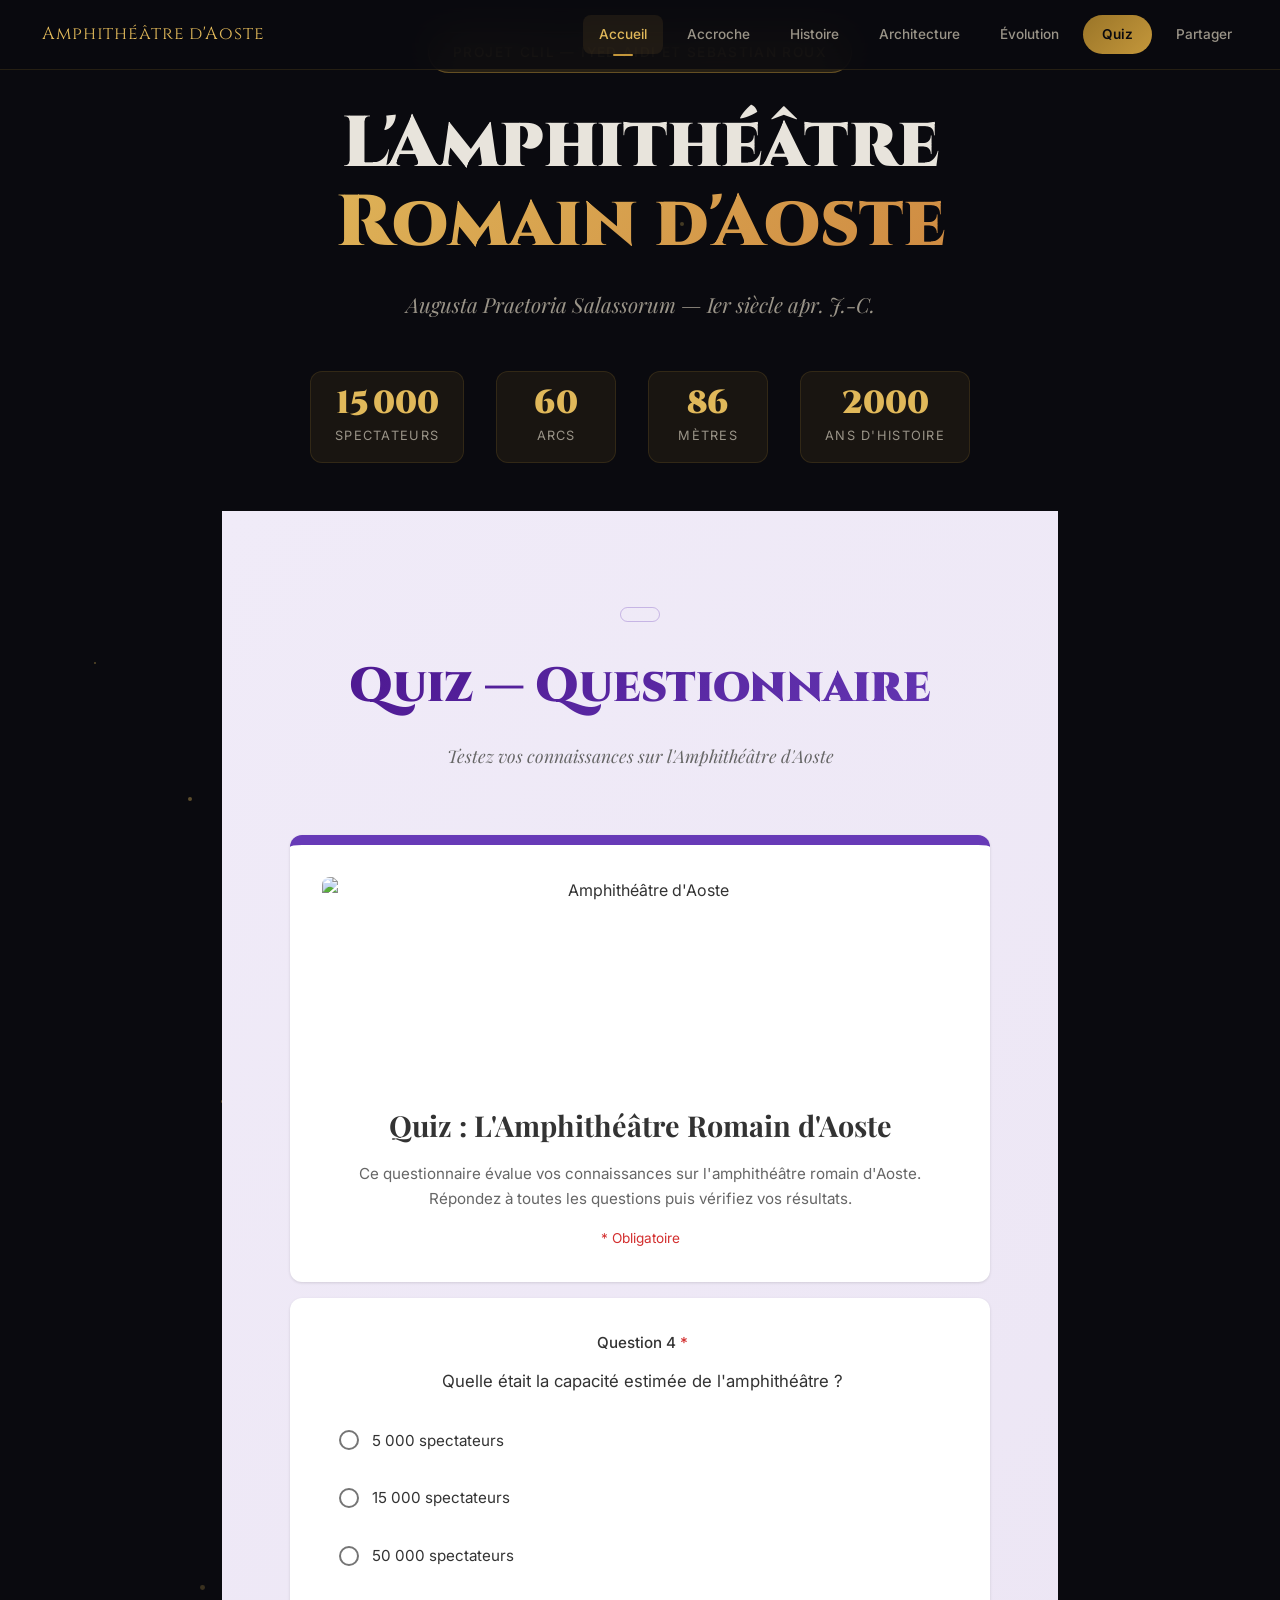
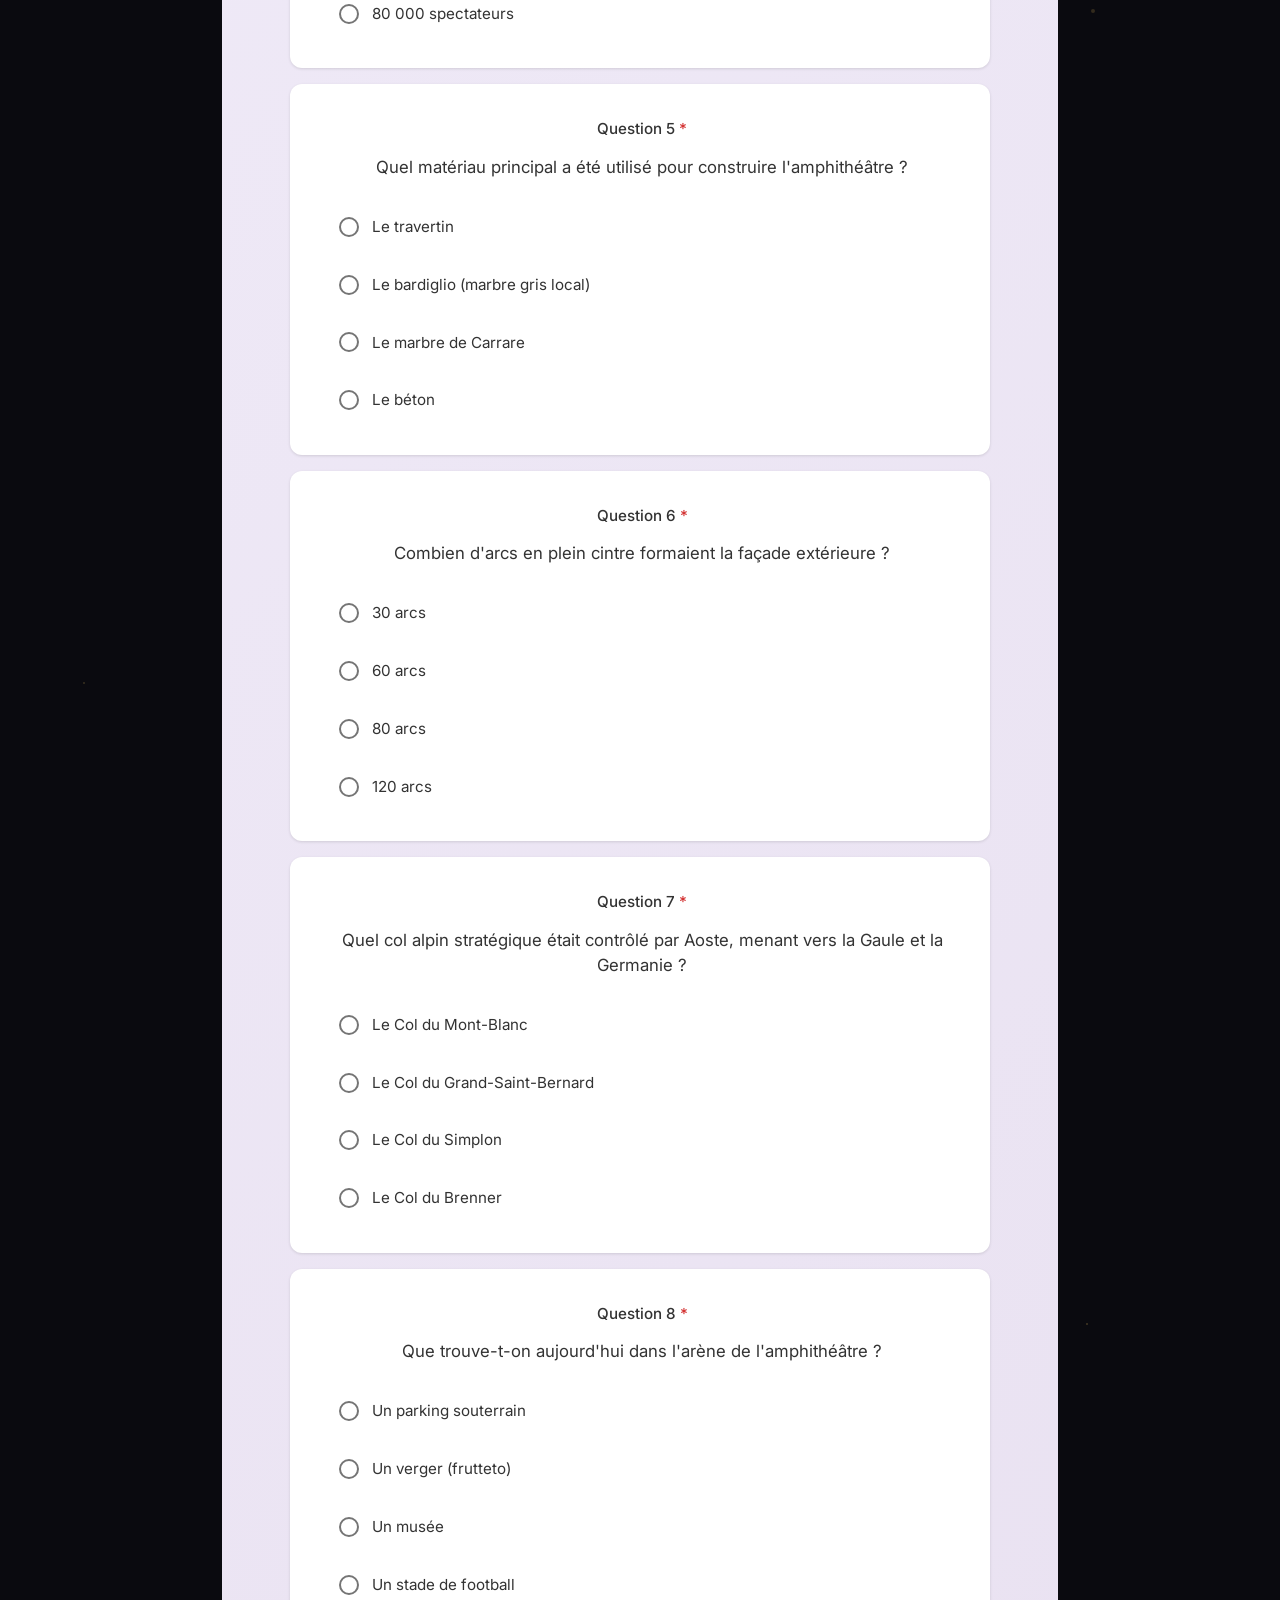
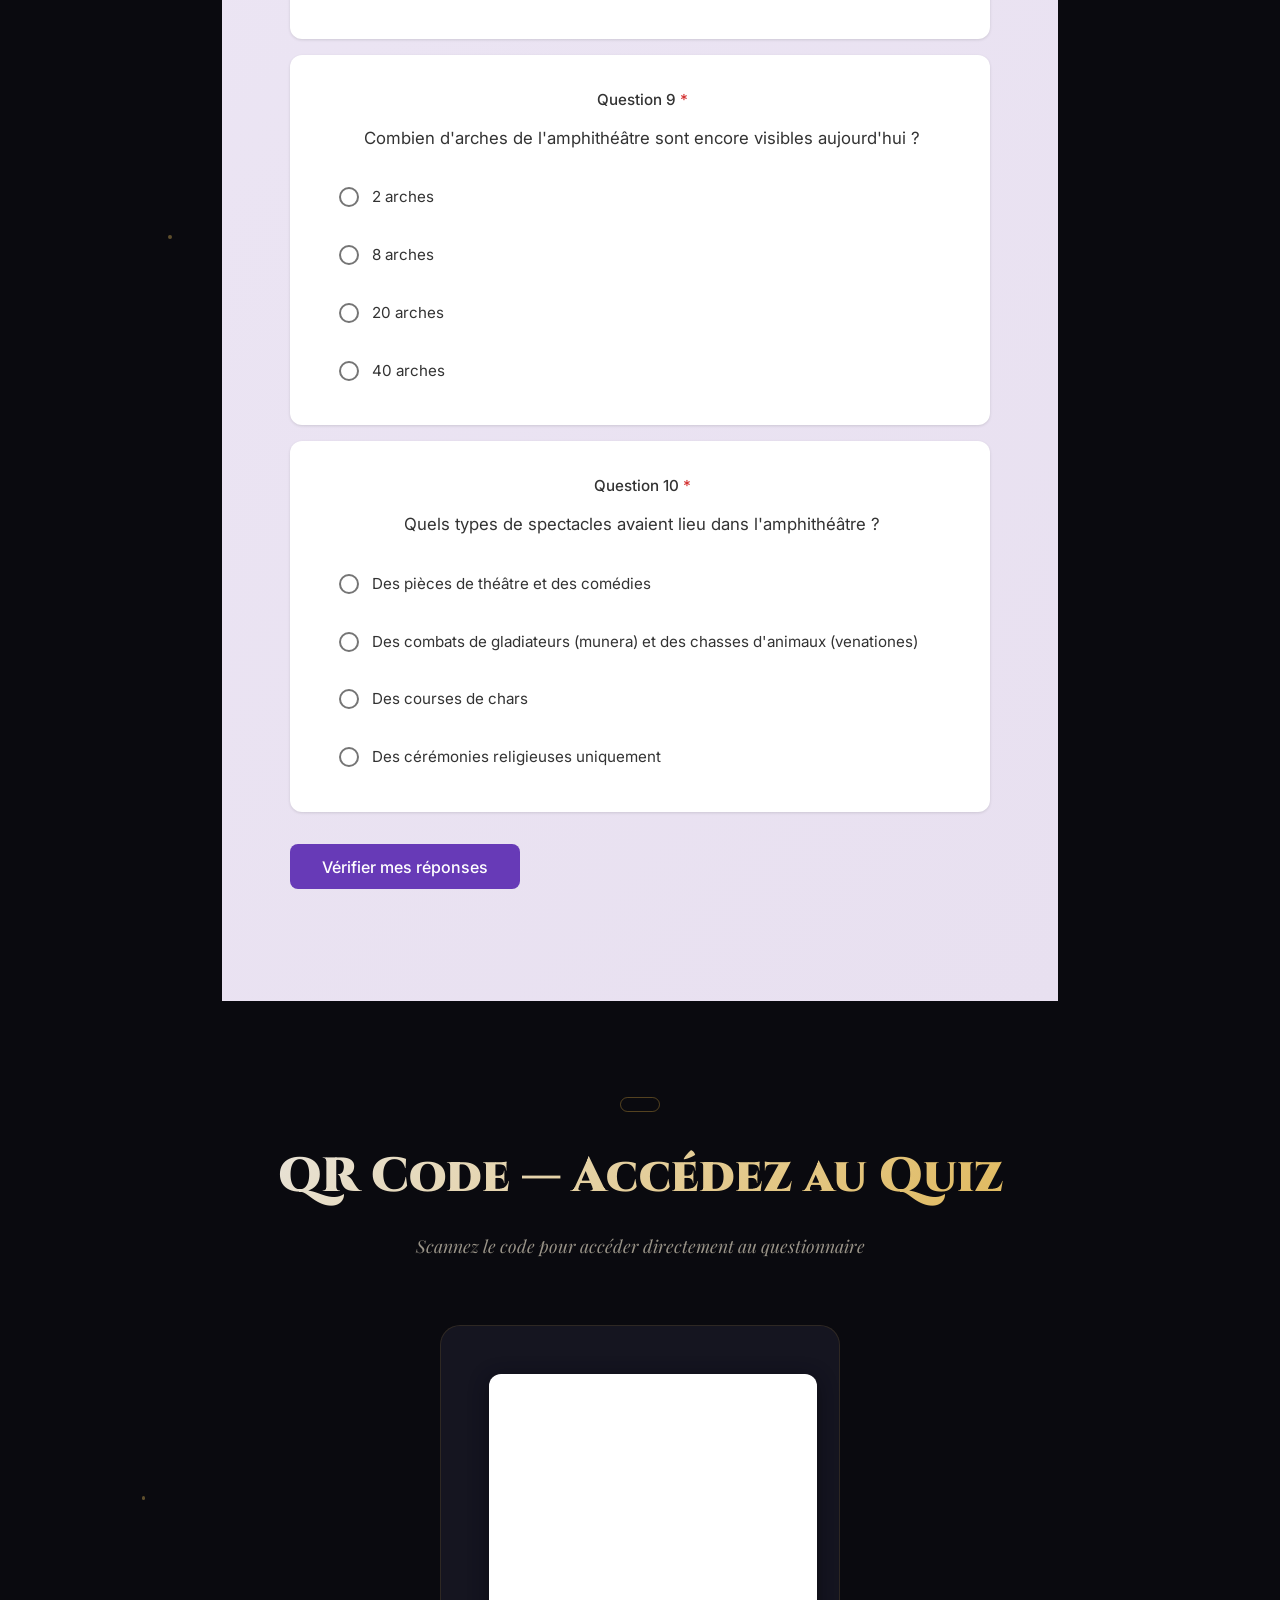
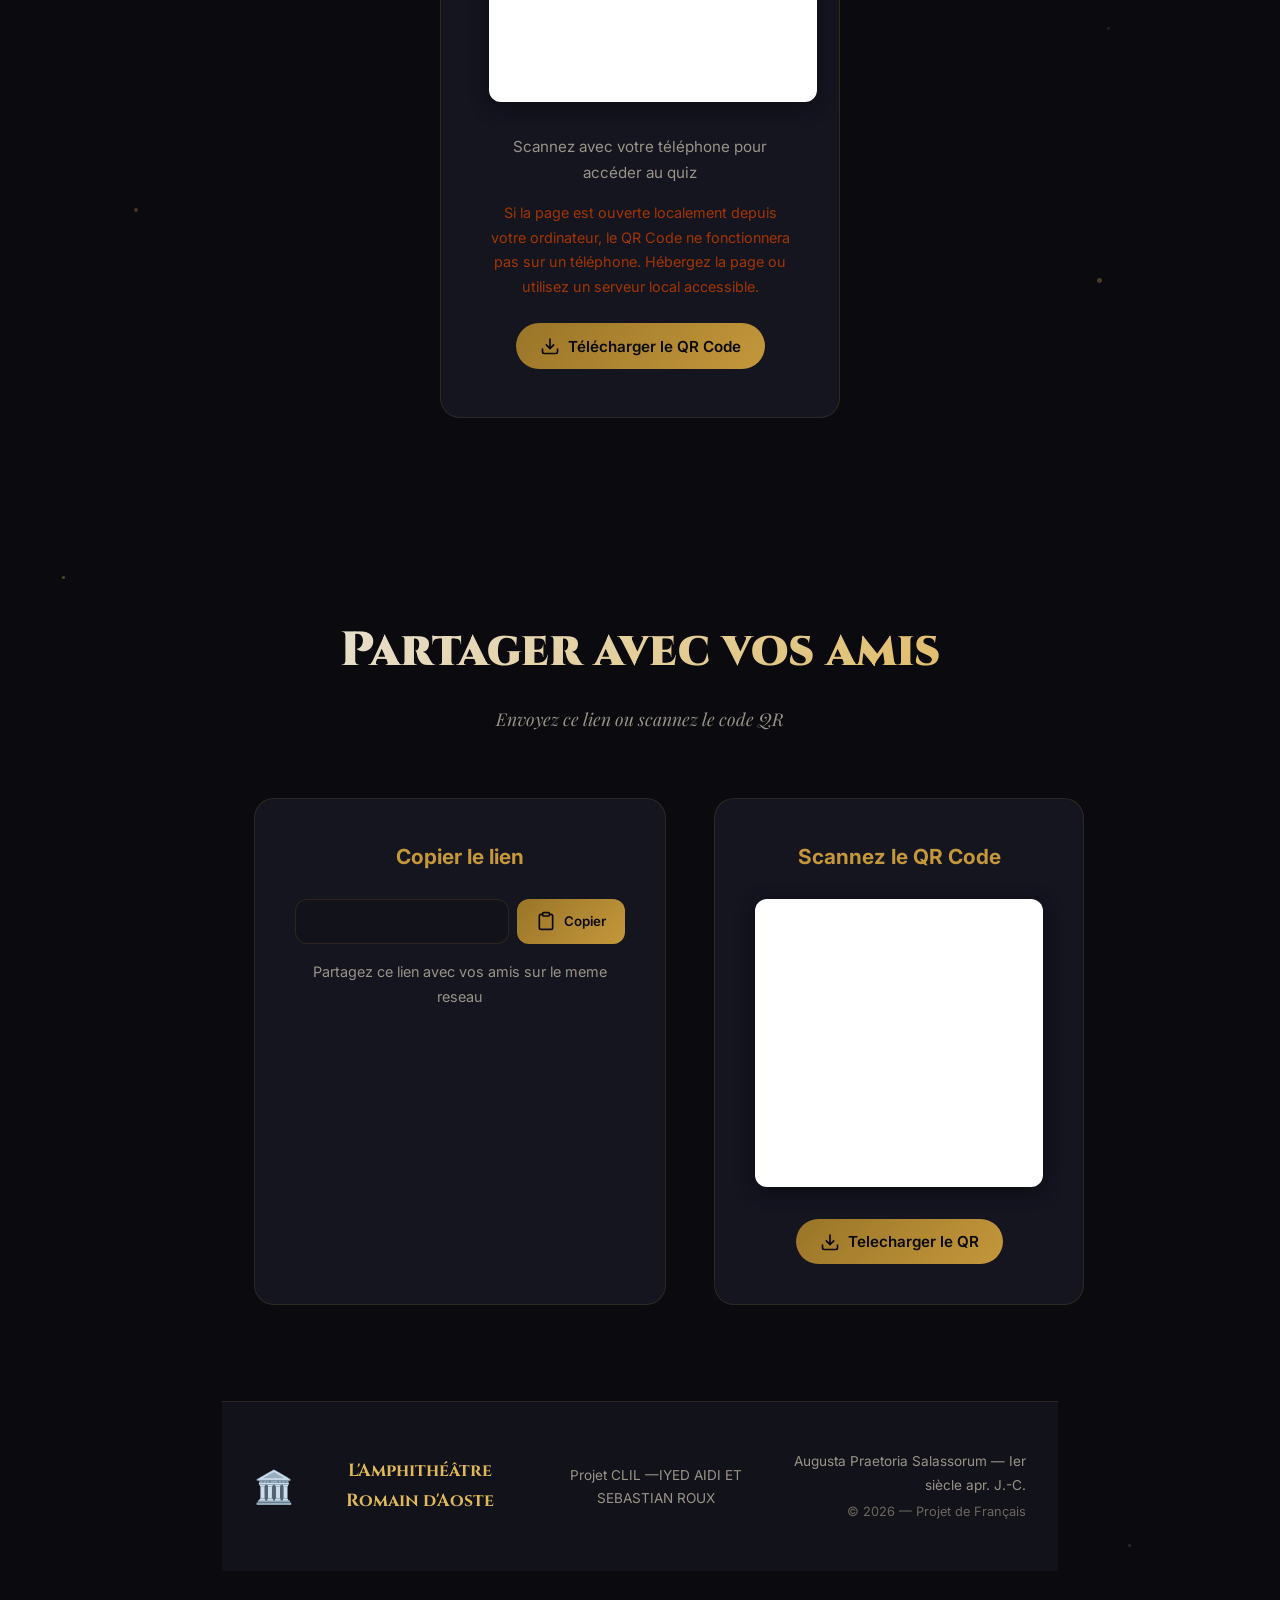
==== commit e7e217cf: "Forcer la mise à jour depuis index(fr).html" ====
--- a/index(fr).html
+++ b/index(fr).html
@@ -59,278 +59,6 @@
                     <span class="stat-label">Ans d'histoire</span>
                 </div>
             </div>
-            <a href="#bloc1" class="hero-cta">
-                <span>Découvrir l'histoire</span>
-                <svg width="20" height="20" viewBox="0 0 24 24" fill="none" stroke="currentColor" stroke-width="2"><path d="M12 5v14M5 12l7 7 7-7"/></svg>
-            </a>
-        </div>
-        <div class="scroll-indicator">
-            <div class="scroll-mouse">
-                <div class="scroll-dot"></div>
-            </div>
-        </div>
-    </header>
-    <!-- ===== BLOC 1: L'ACCROCHE ===== -->
-    <section id="bloc1" class="section bloc-section">
-        <div class="section-header">
-            <div class="bloc-number">Bloc 1</div>
-            <h2 class="section-title">L'Accroche</h2>
-            <p class="section-subtitle">« Bienvenue devant l'un des secrets les mieux gardés des Alpes… »</p>
-        </div>
-        <div class="content-grid accroche-grid">
-            <div class="content-card glass-card reveal-left">
-                <div class="card-icon"></div>
-                <h3>Le saviez-vous ?</h3>
-                <p>L'amphithéâtre romain d'Aoste est <strong>caché à l'intérieur d'un couvent</strong>. Contrairement au Colisée de Rome ou à l'amphithéâtre de Nîmes, ses vestiges sont englobés dans les murs du <em>couvent des sœurs de Saint-Joseph</em>.</p>
-                <p>Pour le visiter, il faut <strong>sonner à la porte du couvent</strong> et demander la permission aux religieuses !</p>
-            </div>
-            <div class="content-card image-card reveal-up">
-                <img src="amphitheatre_aoste0.png" alt="L'Amphithéâtre Romain d'Aoste avec les Alpes en arrière-plan" loading="lazy">
-                <div class="image-caption">Vue de l'amphithéâtre avec les Alpes majestueuses</div>
-            </div>
-            <div class="content-card glass-card reveal-right">
-                <div class="card-icon"></div>
-                <h3>Localisation</h3>
-                <p>L'amphithéâtre se trouve au cœur du <strong>centre historique d'Aoste</strong>, Via Anfiteatro, dans le secteur nord-est de l'ancienne cité romaine d'<em>Augusta Praetoria Salassorum</em>, en Vallée d'Aoste, Italie.</p>
-                <div class="highlight-box">
-                    <span class="highlight-icon"></span>
-                    <span>Avec <strong>15 000 places</strong> pour une ville de 3 000 habitants, il pouvait accueillir <strong>5 fois la population</strong> de la cité !</span>
-                </div>
-            </div>
-        </div>
-        <div class="accroche-anecdote reveal-up">
-            <div class="anecdote-icon"></div>
-            <blockquote>
-                « Là où des gladiateurs combattaient il y a 2 000 ans poussent aujourd'hui des pommiers et des poiriers dans le tranquille verger des sœurs de Saint-Joseph. »
-            </blockquote>
-        </div>
-    </section>
-    <!-- ===== BLOC 2: LE CONTEXTE HISTORIQUE ===== -->
-    <section id="bloc2" class="section bloc-section dark-section">
-        <div class="section-header">
-            <div class="bloc-number">Bloc 2</div>
-            <h2 class="section-title">Le Contexte Historique</h2>
-            <p class="section-subtitle">Comprendre le pourquoi des investissements romains</p>
-        </div>
-        <!-- Timeline -->
-        <div class="timeline">
-            <div class="timeline-item reveal-left">
-                <div class="timeline-date">Avant 25 av. J.-C.</div>
-                <div class="timeline-content">
-                    <h3> Les Salasses</h3>
-                    <p>Les <strong>Salasses</strong> (Salassi), un peuple celte, occupaient la vallée d'Aoste. Ils contrôlaient les <strong>passages alpins stratégiques</strong> et imposaient des rançons aux voyageurs et aux troupes romaines qui tentaient de franchir les Alpes.</p>
-                </div>
-            </div>
-            <div class="timeline-item reveal-right">
-                <div class="timeline-date">25 av. J.-C.</div>
-                <div class="timeline-content">
-                    <h3> La Conquête</h3>
-                    <p>L'empereur <strong>Auguste</strong> chargea le général <strong>Aulus Terentius Varro Murena</strong> de soumettre les Salasses. La campagne fut brutale : entre <strong>36 000 et 44 000 Salasses</strong> furent capturés et vendus comme esclaves sur le marché d'Eporedia (Ivrée).</p>
-                </div>
-            </div>
-            <div class="timeline-item reveal-left">
-                <div class="timeline-date">24 av. J.-C.</div>
-                <div class="timeline-content">
-                    <h3> Fondation d'Augusta Praetoria</h3>
-                    <p>Sur l'emplacement du camp militaire, Auguste fit fonder la colonie d'<strong>Augusta Praetoria Salassorum</strong>, peuplée de <strong>3 000 vétérans prétoriens</strong>. La ville suivait un plan en damier (hippodamien) typique des colonies militaires romaines.</p>
-                </div>
-            </div>
-            <div class="timeline-item reveal-right">
-                <div class="timeline-date">Ier siècle apr. J.-C.</div>
-                <div class="timeline-content">
-                    <h3> Construction de l'Amphithéâtre</h3>
-                    <p>Sous la <strong>dynastie julio-claudienne</strong>, probablement sous l'empereur <strong>Claude</strong> (41-54 apr. J.-C.), l'amphithéâtre fut construit pour les <strong>combats de gladiateurs</strong> (munera) et les <strong>chasses d'animaux</strong> (venationes).</p>
-                </div>
-            </div>
-        </div>
-        <!-- Strategic Importance -->
-        <div class="strategic-box reveal-up">
-            <h3> L'Importance Stratégique d'Aoste</h3>
-            <div class="strategy-grid">
-                <div class="strategy-item">
-                    <div class="strategy-icon">⛰️</div>
-                    <h4>Col du Grand-Saint-Bernard</h4>
-                    <p><em>Alpis Poenina</em> — Vers la Gaule et la Germanie</p>
-                </div>
-                <div class="strategy-item">
-                    <div class="strategy-icon"></div>
-                    <h4>Col du Petit-Saint-Bernard</h4>
-                    <p><em>Alpis Graia</em> — Vers la Gaule (Lyon)</p>
-                </div>
-                <div class="strategy-item">
-                    <div class="strategy-icon"></div>
-                    <h4>Pivot Militaire</h4>
-                    <p>Contrôle des flux de troupes, de marchandises et de communications entre l'Italie et le monde gaulois</p>
-                </div>
-            </div>
-        </div>
-        <div class="lexique-box reveal-up">
-            <h4> Lexique Exigé — Bloc 2</h4>
-            <div class="lexique-tags">
-                <span class="tag">« en raison de »</span>
-                <span class="tag">« afin de »</span>
-                <span class="tag">« par conséquent »</span>
-                <span class="tag">Passé Composé</span>
-                <span class="tag">Imparfait</span>
-            </div>
-        </div>
-    </section>
-    <!-- ===== BLOC 3: L'ANALYSE TECHNIQUE ===== -->
-    <section id="bloc3" class="section bloc-section">
-        <div class="section-header">
-            <div class="bloc-number">Bloc 3</div>
-            <h2 class="section-title">L'Analyse Technique</h2>
-            <p class="section-subtitle">Le génie civil antique et les matériaux locaux</p>
-        </div>
-        <div class="tech-grid">
-            <div class="tech-card reveal-left">
-                <img src="amphitheatre_aerial2.png" alt="Reconstitution aérienne de l'amphithéâtre et Augusta Praetoria" loading="lazy">
-                <div class="tech-card-overlay">
-                    <span>Reconstitution d'Augusta Praetoria</span>
-                </div>
-            </div>
-            <div class="tech-specs reveal-right">
-                <h3> Dimensions & Caractéristiques</h3>
-                <div class="spec-table">
-                    <div class="spec-row">
-                        <span class="spec-label">Forme</span>
-                        <span class="spec-value">Elliptique</span>
-                    </div>
-                    <div class="spec-row">
-                        <span class="spec-label">Grand axe (N-S)</span>
-                        <span class="spec-value">~86 à 94,5 m</span>
-                    </div>
-                    <div class="spec-row">
-                        <span class="spec-label">Petit axe (E-O)</span>
-                        <span class="spec-value">~73 à 73,86 m</span>
-                    </div>
-                    <div class="spec-row">
-                        <span class="spec-label">Capacité</span>
-                        <span class="spec-value highlight">~15 000 spectateurs</span>
-                    </div>
-                    <div class="spec-row">
-                        <span class="spec-label">Arcs extérieurs</span>
-                        <span class="spec-value">60 arcs en plein cintre</span>
-                    </div>
-                    <div class="spec-row">
-                        <span class="spec-label">Niveaux</span>
-                        <span class="spec-value">2 étages d'arcades</span>
-                    </div>
-                    <div class="spec-row">
-                        <span class="spec-label">Matériau</span>
-                        <span class="spec-value">Bardiglio (marbre gris local)</span>
-                    </div>
-                    <div class="spec-row">
-                        <span class="spec-label">Époque</span>
-                        <span class="spec-value">Julio-claudienne (Ier s. apr. J.-C.)</span>
-                    </div>
-                </div>
-            </div>
-        </div>
-        <!-- Architecture Details -->
-        <div class="architecture-details">
-            <div class="arch-card reveal-up">
-                <img src="amphitheatre_detail3.png" alt="Détail des arcs en plein cintre et blocs de pierre" loading="lazy">
-            </div>
-            <div class="arch-features">
-                <div class="arch-feature reveal-left">
-                    <div class="feature-icon"></div>
-                    <div class="feature-content">
-                        <h4>Pierre de taille à bossage</h4>
-                        <p>Technique <em>(bugnato rustico)</em> caractéristique de l'époque julio-claudienne. Les blocs présentent une surface volontairement rugueuse, créant un effet décoratif puissant.</p>
-                    </div>
-                </div>
-                <div class="arch-feature reveal-left">
-                    <div class="feature-icon"></div>
-                    <div class="feature-content">
-                        <h4>Demi-colonnes toscanes</h4>
-                        <p>Des pilastres décoratifs d'<strong>ordre toscan</strong> encadraient chaque arc, caractéristiques de l'architecture romaine provinciale.</p>
-                    </div>
-                </div>
-                <div class="arch-feature reveal-left">
-                    <div class="feature-icon"></div>
-                    <div class="feature-content">
-                        <h4>Le Bardiglio</h4>
-                        <p>Un <strong>marbre gris local</strong> extrait près de Villeneuve, unique dans le monde romain. Ce matériau donnait à l'amphithéâtre un aspect distinct.</p>
-                    </div>
-                </div>
-                <div class="arch-feature reveal-left">
-                    <div class="feature-icon"></div>
-                    <div class="feature-content">
-                        <h4>La Cavea</h4>
-                        <p>Les gradins étaient divisés en trois zones : <strong>Ima cavea</strong> (élite), <strong>Media cavea</strong> (classe moyenne), et <strong>Summa cavea</strong> (peuple). La partie inférieure était adossée à un talus de terre.</p>
-                    </div>
-                </div>
-            </div>
-        </div>
-        <div class="lexique-box reveal-up">
-            <h4> Vocabulaire Technique</h4>
-            <div class="lexique-tags">
-                <span class="tag">l'arc en plein cintre</span>
-                <span class="tag">les blocs de tuf</span>
-                <span class="tag">le mortier</span>
-                <span class="tag">les fondations</span>
-                <span class="tag">le rempart</span>
-                <span class="tag">la cavea</span>
-                <span class="tag">le bardiglio</span>
-            </div>
-        </div>
-    </section>
-    <!-- ===== BLOC 4: L'ÉVOLUTION ===== -->
-    <section id="bloc4" class="section bloc-section dark-section">
-        <div class="section-header">
-            <div class="bloc-number">Bloc 4</div>
-            <h2 class="section-title">L'Évolution</h2>
-            <p class="section-subtitle">Ce qu'il reste — Du passé au présent</p>
-        </div>
-        <div class="evolution-grid">
-            <div class="evolution-card reveal-left">
-                <div class="evolution-period">Moyen Âge</div>
-                <div class="evolution-icon"></div>
-                <h3>Carrière de matériaux</h3>
-                <p>Comme de nombreux monuments romains, l'amphithéâtre servit de <strong>carrière de pierres</strong>. Ses blocs furent récupérés pour la construction de palais, d'églises et de bâtiments civils dans la ville.</p>
-            </div>
-            <div class="evolution-card reveal-up">
-                <div class="evolution-period">Époque monastique</div>
-                <div class="evolution-icon"></div>
-                <h3>Le Couvent</h3>
-                <p>Un <strong>monastère de Sainte-Catherine</strong> fut construit en s'intégrant directement dans les structures restantes, contribuant paradoxalement à leur <strong>préservation</strong>. Il devint le couvent des sœurs de Saint-Joseph.</p>
-            </div>
-            <div class="evolution-card reveal-right">
-                <div class="evolution-period">Aujourd'hui</div>
-                <div class="evolution-icon"></div>
-                <h3>Monument National</h3>
-                <p>Il ne reste que <strong>8 arches du secteur nord-ouest</strong>, intégrées dans les murs du couvent. L'arène est occupée par un verger. Le site est classé <strong>monument national italien</strong>.</p>
-            </div>
-        </div>
-        <div class="palimpseste-box reveal-up">
-            <h3> Le Palimpseste Architectural</h3>
-            <div class="palimpseste-layers">
-                <div class="layer layer-roman">
-                    <span class="layer-label">Couche Romaine</span>
-                    <span class="layer-date">Ier siècle apr. J.-C.</span>
-                </div>
-                <div class="layer layer-medieval">
-                    <span class="layer-label">Couche Médiévale</span>
-                    <span class="layer-date">Ve - XIVe siècle</span>
-                </div>
-                <div class="layer layer-religious">
-                    <span class="layer-label">Couche Religieuse</span>
-                    <span class="layer-date">XVe siècle - Aujourd'hui</span>
-                </div>
-            </div>
-            <p class="palimpseste-text">L'amphithéâtre d'Aoste est un témoignage précieux de la superposition de couches historiques — un véritable <em>palimpseste architectural</em> où chaque époque a laissé sa trace.</p>
-        </div>
-        <div class="lexique-box reveal-up">
-            <h4> Lexique — Verbes de perception</h4>
-            <div class="lexique-tags">
-                <span class="tag">« Si vous observez attentivement… »</span>
-                <span class="tag">« Regardez de plus près… »</span>
-                <span class="tag">« Au sommet de… »</span>
-                <span class="tag">« Transformé en… au fil des siècles »</span>
-            </div>
-        </div>
-    </section>
     <!-- ===== QUIZ SECTION ===== -->
     <section id="quiz-section" class="section quiz-section">
         <div class="section-header">
@@ -350,92 +78,7 @@
                 </div>
             </div>
             <!-- Quiz Form -->
-            <form id="quiz-form">
                 <!-- Question 1 -->
-                <div class="quiz-question-card" data-question="1">
-                    <div class="question-number">Question 1 <span class="required">*</span></div>
-                    <p class="question-text">Quel était le nom romain de la ville d'Aoste ?</p>
-                    <div class="question-options">
-                        <label class="option-label">
-                            <input type="radio" name="q1" value="a">
-                            <span class="radio-custom"></span>
-                            <span class="option-text">Mediolanum</span>
-                        </label>
-                        <label class="option-label">
-                            <input type="radio" name="q1" value="b">
-                            <span class="radio-custom"></span>
-                            <span class="option-text">Augusta Praetoria Salassorum</span>
-                        </label>
-                        <label class="option-label">
-                            <input type="radio" name="q1" value="c">
-                            <span class="radio-custom"></span>
-                            <span class="option-text">Lutetia Parisiorum</span>
-                        </label>
-                        <label class="option-label">
-                            <input type="radio" name="q1" value="d">
-                            <span class="radio-custom"></span>
-                            <span class="option-text">Colonia Agrippina</span>
-                        </label>
-                    </div>
-                    <div class="question-feedback"></div>
-                </div>
-                <!-- Question 2 -->
-                <div class="quiz-question-card" data-question="2">
-                    <div class="question-number">Question 2 <span class="required">*</span></div>
-                    <p class="question-text">En quelle année la ville d'Aoste a-t-elle été fondée ?</p>
-                    <div class="question-options">
-                        <label class="option-label">
-                            <input type="radio" name="q2" value="a">
-                            <span class="radio-custom"></span>
-                            <span class="option-text">44 av. J.-C.</span>
-                        </label>
-                        <label class="option-label">
-                            <input type="radio" name="q2" value="b">
-                            <span class="radio-custom"></span>
-                            <span class="option-text">25 av. J.-C.</span>
-                        </label>
-                        <label class="option-label">
-                            <input type="radio" name="q2" value="c">
-                            <span class="radio-custom"></span>
-                            <span class="option-text">100 apr. J.-C.</span>
-                        </label>
-                        <label class="option-label">
-                            <input type="radio" name="q2" value="d">
-                            <span class="radio-custom"></span>
-                            <span class="option-text">476 apr. J.-C.</span>
-                        </label>
-                    </div>
-                    <div class="question-feedback"></div>
-                </div>
-                <!-- Question 3 -->
-                <div class="quiz-question-card" data-question="3">
-                    <div class="question-number">Question 3 <span class="required">*</span></div>
-                    <p class="question-text">Quel peuple occupait la vallée d'Aoste avant les Romains ?</p>
-                    <div class="question-options">
-                        <label class="option-label">
-                            <input type="radio" name="q3" value="a">
-                            <span class="radio-custom"></span>
-                            <span class="option-text">Les Gaulois</span>
-                        </label>
-                        <label class="option-label">
-                            <input type="radio" name="q3" value="b">
-                            <span class="radio-custom"></span>
-                            <span class="option-text">Les Étrusques</span>
-                        </label>
-                        <label class="option-label">
-                            <input type="radio" name="q3" value="c">
-                            <span class="radio-custom"></span>
-                            <span class="option-text">Les Salasses</span>
-                        </label>
-                        <label class="option-label">
-                            <input type="radio" name="q3" value="d">
-                            <span class="radio-custom"></span>
-                            <span class="option-text">Les Ligures</span>
-                        </label>
-                    </div>
-                    <div class="question-feedback"></div>
-                </div>
-                <!-- Question 4 -->
                 <div class="quiz-question-card" data-question="4">
                     <div class="question-number">Question 4 <span class="required">*</span></div>
                     <p class="question-text">Quelle était la capacité estimée de l'amphithéâtre ?</p>
@@ -463,7 +106,7 @@
                     </div>
                     <div class="question-feedback"></div>
                 </div>
-                <!-- Question 5 -->
+                <!-- Question 2 -->
                 <div class="quiz-question-card" data-question="5">
                     <div class="question-number">Question 5 <span class="required">*</span></div>
                     <p class="question-text">Quel matériau principal a été utilisé pour construire l'amphithéâtre ?</p>
@@ -491,7 +134,7 @@
                     </div>
                     <div class="question-feedback"></div>
                 </div>
-                <!-- Question 6 -->
+                <!-- Question 3 -->
                 <div class="quiz-question-card" data-question="6">
                     <div class="question-number">Question 6 <span class="required">*</span></div>
                     <p class="question-text">Combien d'arcs en plein cintre formaient la façade extérieure ?</p>
@@ -519,7 +162,7 @@
                     </div>
                     <div class="question-feedback"></div>
                 </div>
-                <!-- Question 7 -->
+                <!-- Question 4 -->
                 <div class="quiz-question-card" data-question="7">
                     <div class="question-number">Question 7 <span class="required">*</span></div>
                     <p class="question-text">Quel col alpin stratégique était contrôlé par Aoste, menant vers la Gaule et la Germanie ?</p>
@@ -547,7 +190,7 @@
                     </div>
                     <div class="question-feedback"></div>
                 </div>
-                <!-- Question 8 -->
+                <!-- Question 5 -->
                 <div class="quiz-question-card" data-question="8">
                     <div class="question-number">Question 8 <span class="required">*</span></div>
                     <p class="question-text">Que trouve-t-on aujourd'hui dans l'arène de l'amphithéâtre ?</p>
@@ -575,7 +218,7 @@
                     </div>
                     <div class="question-feedback"></div>
                 </div>
-                <!-- Question 9 -->
+                <!-- Question 6 -->
                 <div class="quiz-question-card" data-question="9">
                     <div class="question-number">Question 9 <span class="required">*</span></div>
                     <p class="question-text">Combien d'arches de l'amphithéâtre sont encore visibles aujourd'hui ?</p>
@@ -603,7 +246,7 @@
                     </div>
                     <div class="question-feedback"></div>
                 </div>
-                <!-- Question 10 -->
+                <!-- Question 7 -->
                 <div class="quiz-question-card" data-question="10">
                     <div class="question-number">Question 10 <span class="required">*</span></div>
                     <p class="question-text">Quels types de spectacles avaient lieu dans l'amphithéâtre ?</p>
@@ -643,7 +286,7 @@
                     <div class="results-icon"></div>
                     <h3>Vos Résultats</h3>
                     <div class="results-score">
-                        <span id="score-value">0</span> / 10
+                        <span id="score-value">0</span> / <span id="score-total">0</span>
                     </div>
                     <div class="results-bar">
                         <div class="results-bar-fill" id="results-bar-fill"></div>
@@ -667,7 +310,7 @@
                 </div>
                 <p class="qr-instruction">Scannez avec votre téléphone pour accéder au quiz</p>
                 <p id="qr-url" class="qr-url"></p>
-                <p id="qr-warning" class="qr-warning">⚠️ Si la page est ouverte localement depuis votre ordinateur, le QR Code ne fonctionnera pas sur un téléphone. Hébergez la page ou utilisez un serveur local accessible.</p>
+                <p id="qr-warning" class="qr-warning"> Si la page est ouverte localement depuis votre ordinateur, le QR Code ne fonctionnera pas sur un téléphone. Hébergez la page ou utilisez un serveur local accessible.</p>
                 <button id="download-qr" class="download-qr-btn">
                     <svg width="20" height="20" viewBox="0 0 24 24" fill="none" stroke="currentColor" stroke-width="2"><path d="M21 15v4a2 2 0 01-2 2H5a2 2 0 01-2-2v-4M7 10l5 5 5-5M12 15V3"/></svg>
                     Télécharger le QR Code
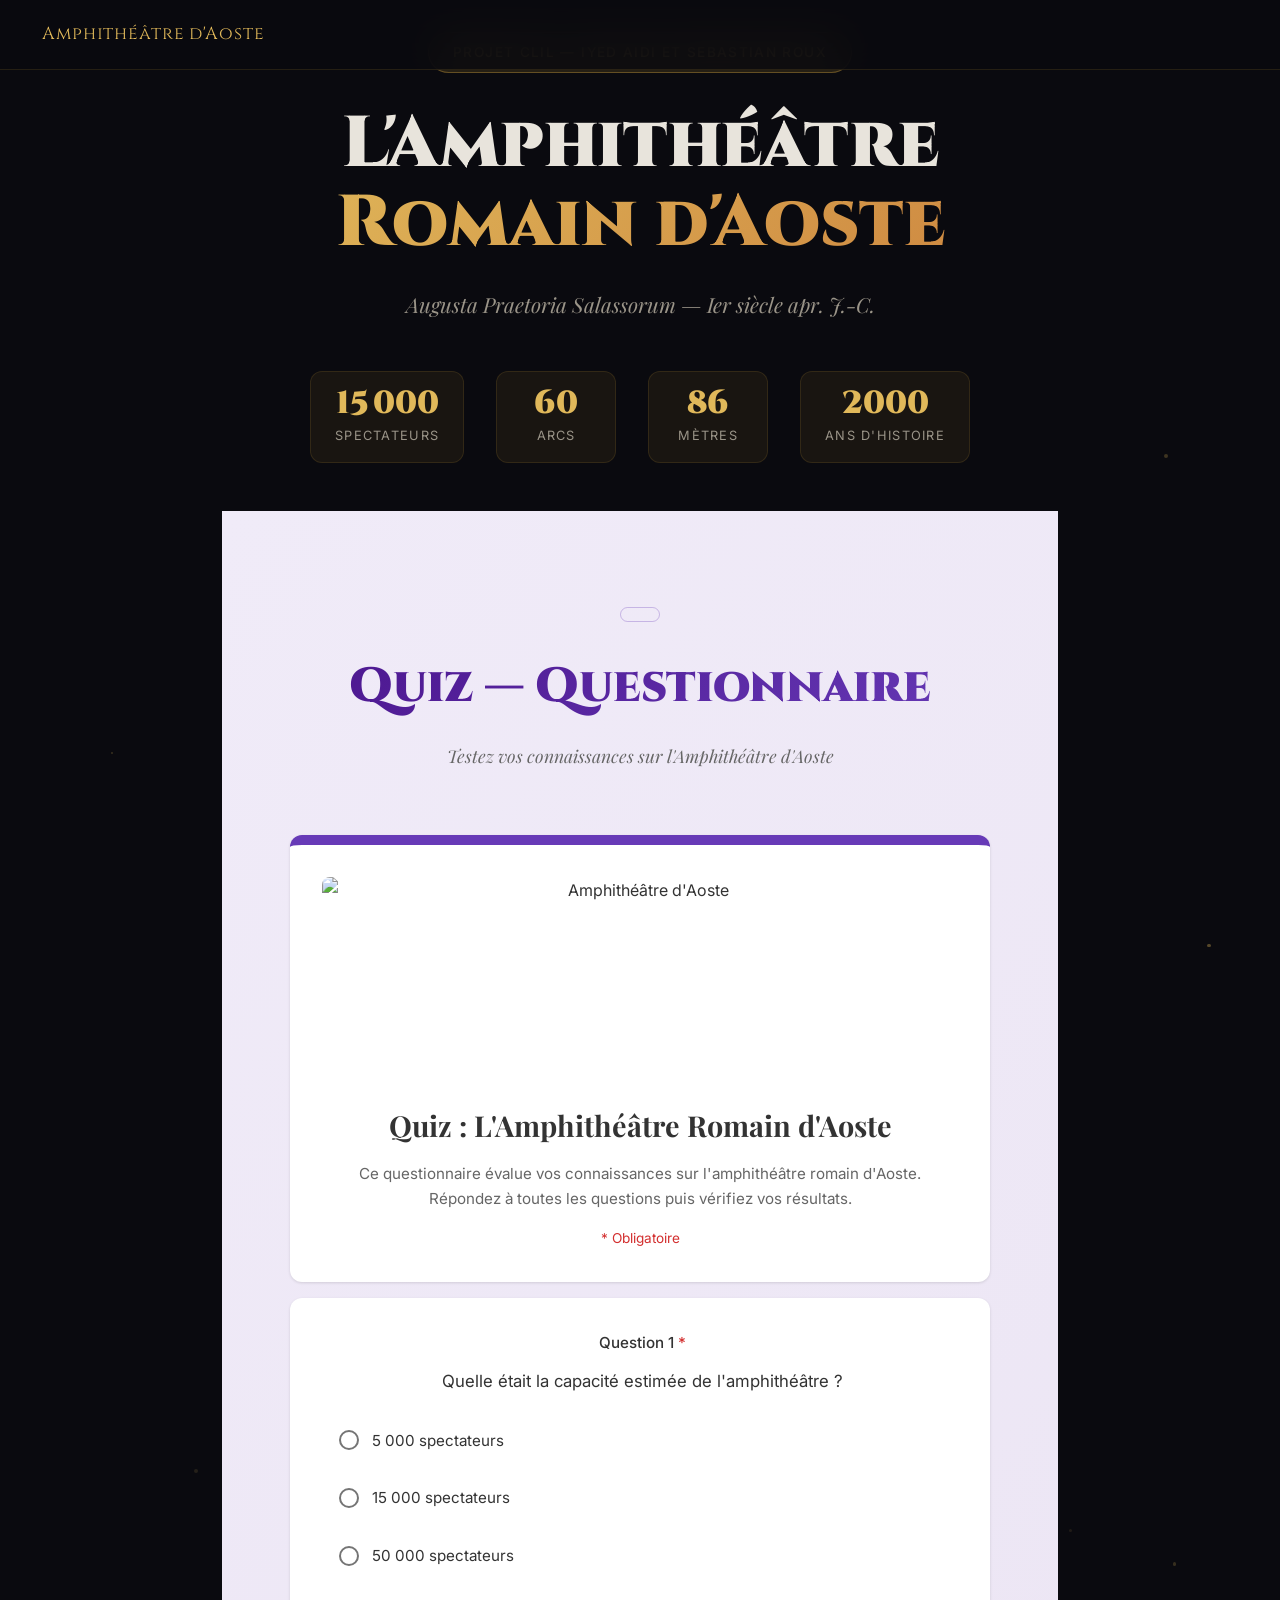
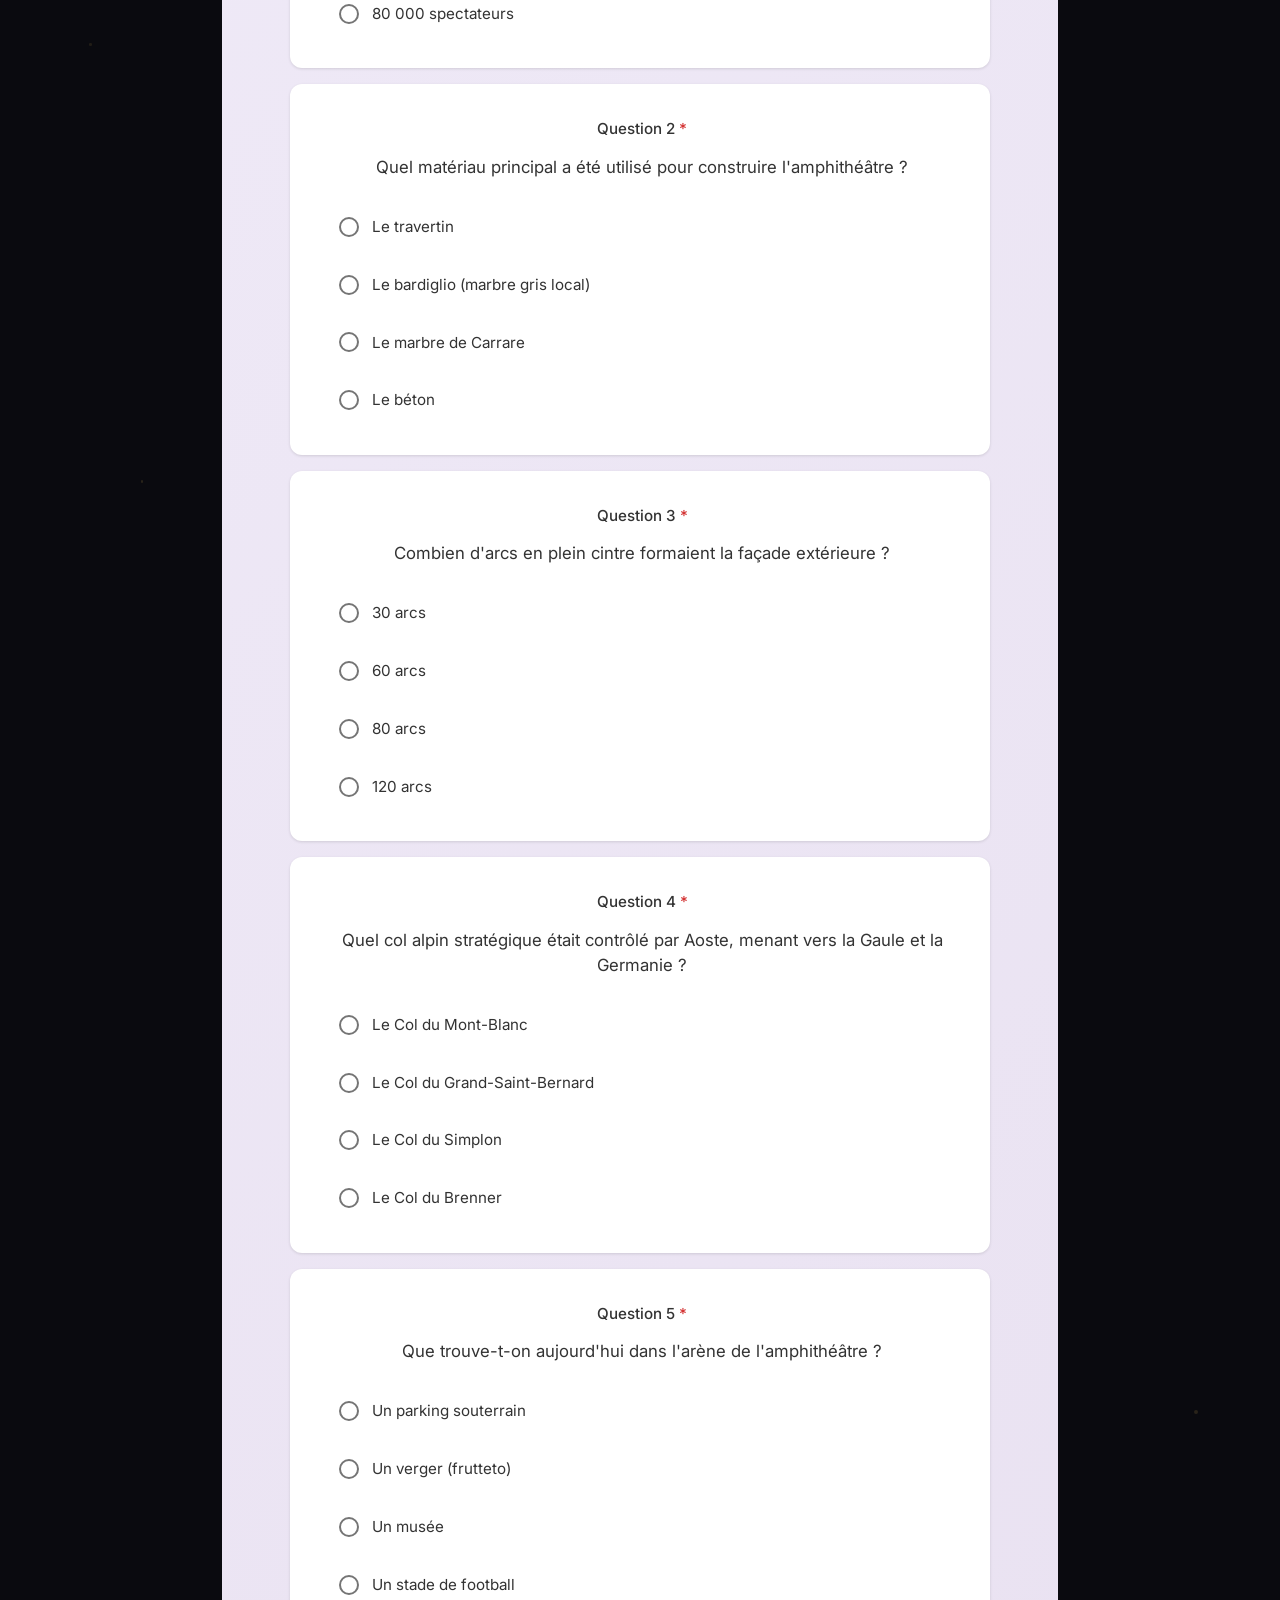
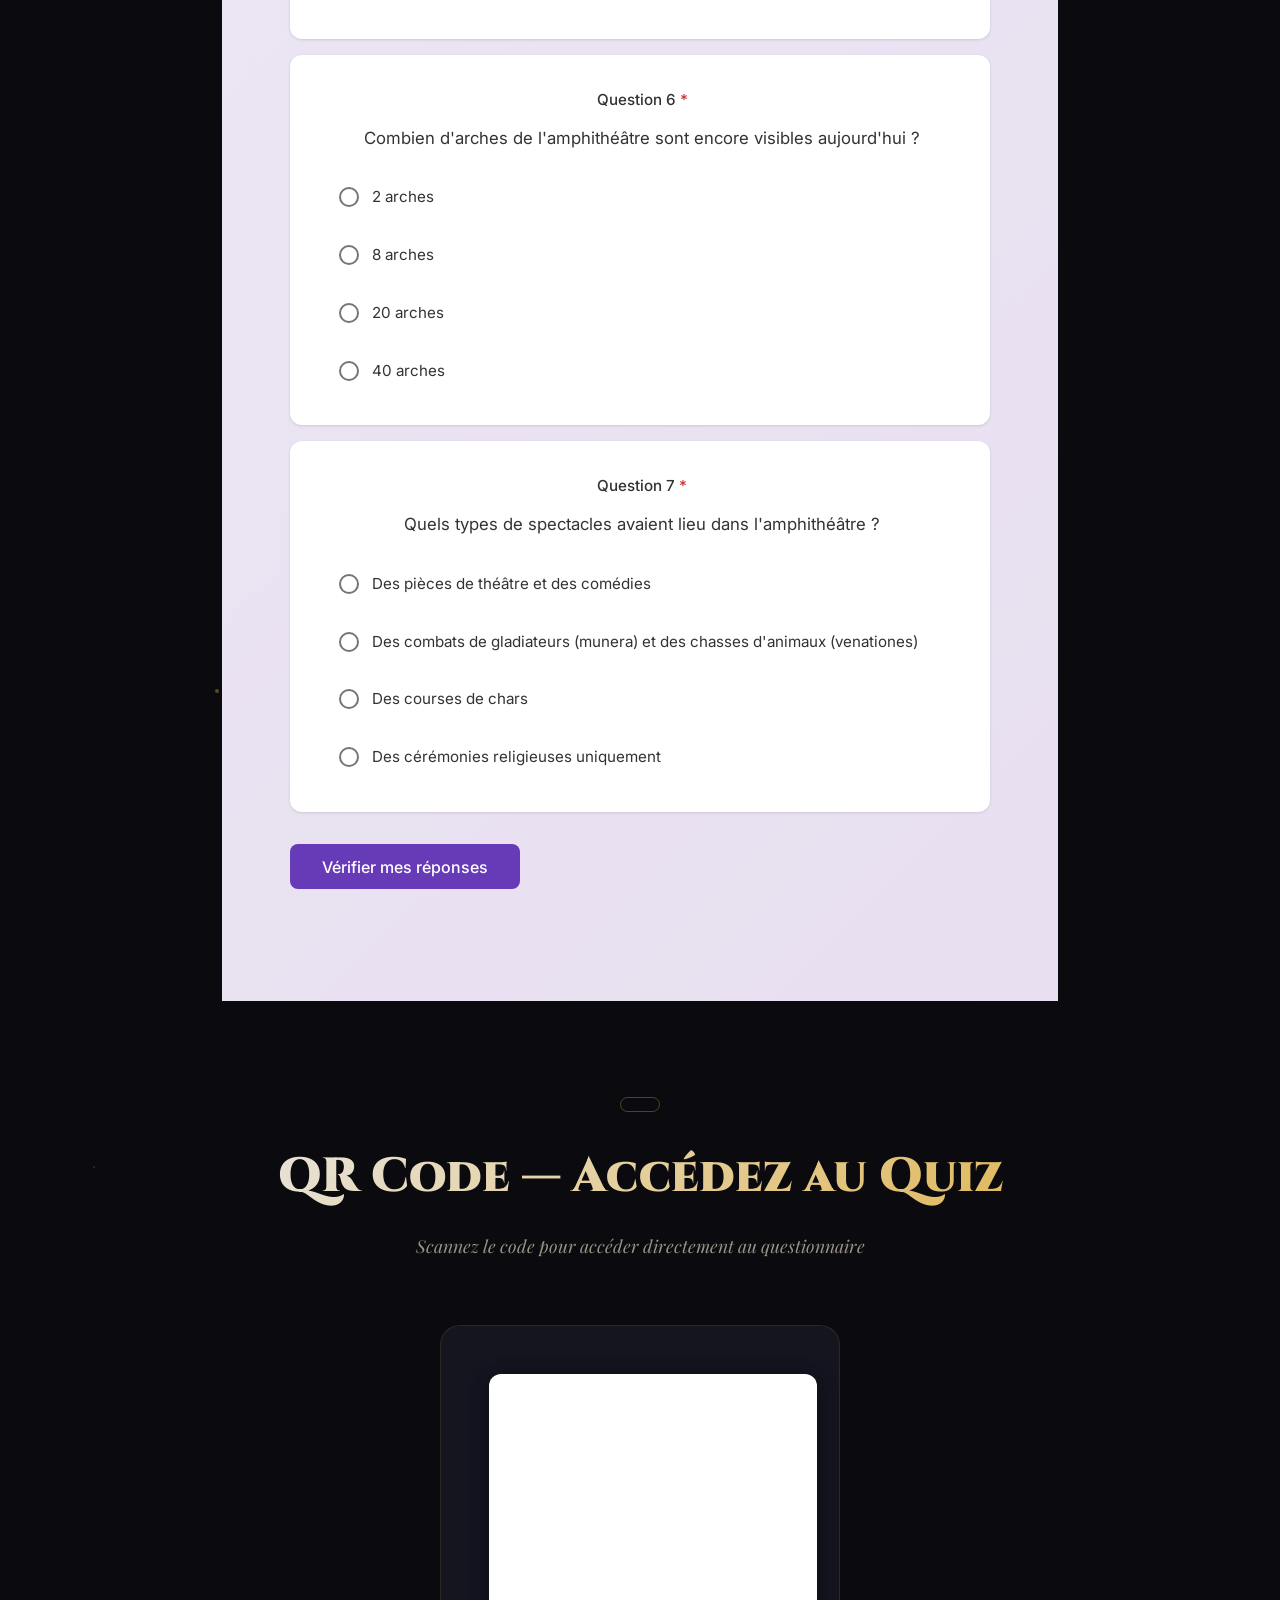
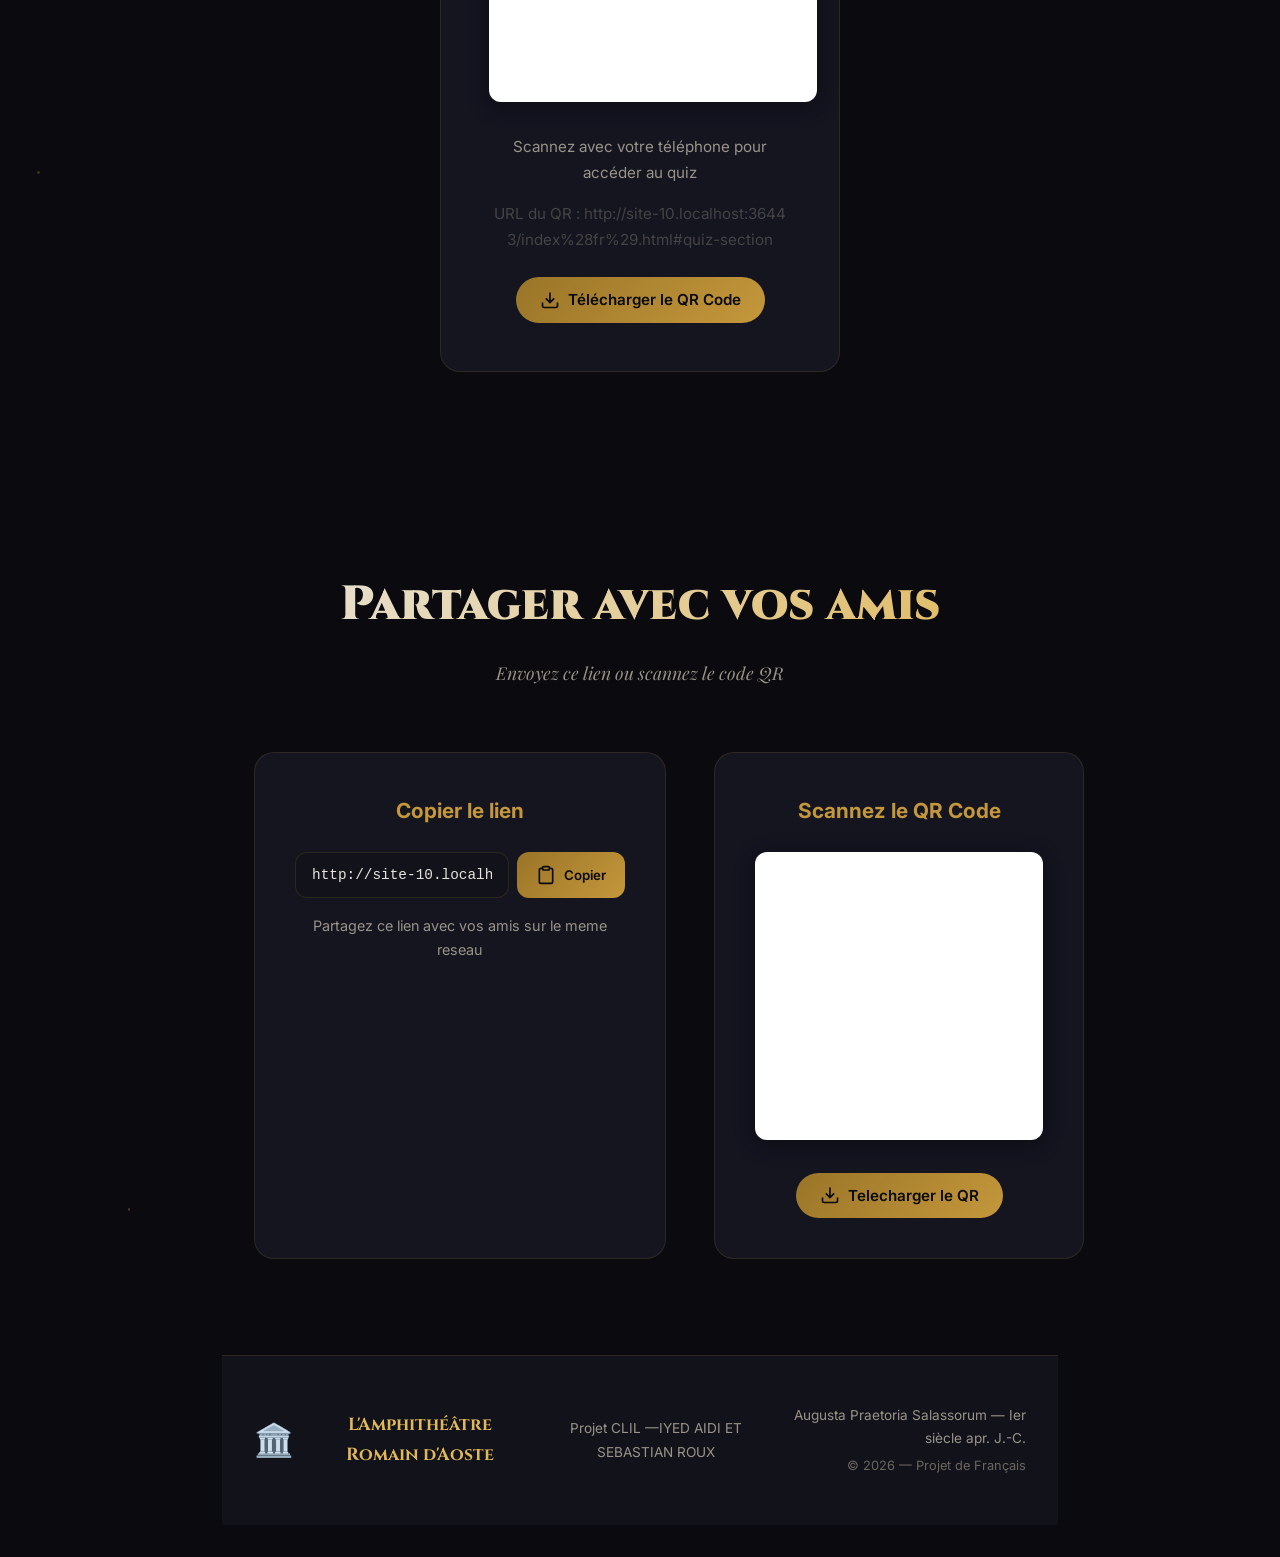
==== commit ba3b5d2a: "Quiz corrigé : 7 questions et formulaire ajouté" ====
--- a/index(fr).html
+++ b/index(fr).html
@@ -16,15 +16,6 @@
         <div class="nav-brand">
             <span class="nav-icon"></span>
             <span class="nav-title">Amphithéâtre d'Aoste</span>
-        </div>
-        <div class="nav-links">
-            <a href="#hero" class="nav-link active">Accueil</a>
-            <a href="#bloc1" class="nav-link">Accroche</a>
-            <a href="#bloc2" class="nav-link">Histoire</a>
-            <a href="#bloc3" class="nav-link">Architecture</a>
-            <a href="#bloc4" class="nav-link">Évolution</a>
-            <a href="#quiz-section" class="nav-link nav-quiz">Quiz</a>
-            <a href="#share-section" class="nav-link">Partager</a>
         </div>
         <button id="mobile-menu-btn" class="mobile-menu-btn" aria-label="Menu">
             <span></span><span></span><span></span>
@@ -78,196 +69,197 @@
                 </div>
             </div>
             <!-- Quiz Form -->
+                <form id="quiz-form">
                 <!-- Question 1 -->
+                <div class="quiz-question-card" data-question="1">
+                    <div class="question-number">Question 1 <span class="required">*</span></div>
+                    <p class="question-text">Quelle était la capacité estimée de l'amphithéâtre ?</p>
+                    <div class="question-options">
+                        <label class="option-label">
+                            <input type="radio" name="q1" value="a">
+                            <span class="radio-custom"></span>
+                            <span class="option-text">5 000 spectateurs</span>
+                        </label>
+                        <label class="option-label">
+                            <input type="radio" name="q1" value="b">
+                            <span class="radio-custom"></span>
+                            <span class="option-text">15 000 spectateurs</span>
+                        </label>
+                        <label class="option-label">
+                            <input type="radio" name="q1" value="c">
+                            <span class="radio-custom"></span>
+                            <span class="option-text">50 000 spectateurs</span>
+                        </label>
+                        <label class="option-label">
+                            <input type="radio" name="q1" value="d">
+                            <span class="radio-custom"></span>
+                            <span class="option-text">80 000 spectateurs</span>
+                        </label>
+                    </div>
+                    <div class="question-feedback"></div>
+                </div>
+                <!-- Question 2 -->
+                <div class="quiz-question-card" data-question="2">
+                    <div class="question-number">Question 2 <span class="required">*</span></div>
+                    <p class="question-text">Quel matériau principal a été utilisé pour construire l'amphithéâtre ?</p>
+                    <div class="question-options">
+                        <label class="option-label">
+                            <input type="radio" name="q2" value="a">
+                            <span class="radio-custom"></span>
+                            <span class="option-text">Le travertin</span>
+                        </label>
+                        <label class="option-label">
+                            <input type="radio" name="q2" value="b">
+                            <span class="radio-custom"></span>
+                            <span class="option-text">Le bardiglio (marbre gris local)</span>
+                        </label>
+                        <label class="option-label">
+                            <input type="radio" name="q2" value="c">
+                            <span class="radio-custom"></span>
+                            <span class="option-text">Le marbre de Carrare</span>
+                        </label>
+                        <label class="option-label">
+                            <input type="radio" name="q2" value="d">
+                            <span class="radio-custom"></span>
+                            <span class="option-text">Le béton</span>
+                        </label>
+                    </div>
+                    <div class="question-feedback"></div>
+                </div>
+                <!-- Question 3 -->
+                <div class="quiz-question-card" data-question="3">
+                    <div class="question-number">Question 3 <span class="required">*</span></div>
+                    <p class="question-text">Combien d'arcs en plein cintre formaient la façade extérieure ?</p>
+                    <div class="question-options">
+                        <label class="option-label">
+                            <input type="radio" name="q3" value="a">
+                            <span class="radio-custom"></span>
+                            <span class="option-text">30 arcs</span>
+                        </label>
+                        <label class="option-label">
+                            <input type="radio" name="q3" value="b">
+                            <span class="radio-custom"></span>
+                            <span class="option-text">60 arcs</span>
+                        </label>
+                        <label class="option-label">
+                            <input type="radio" name="q3" value="c">
+                            <span class="radio-custom"></span>
+                            <span class="option-text">80 arcs</span>
+                        </label>
+                        <label class="option-label">
+                            <input type="radio" name="q3" value="d">
+                            <span class="radio-custom"></span>
+                            <span class="option-text">120 arcs</span>
+                        </label>
+                    </div>
+                    <div class="question-feedback"></div>
+                </div>
+                <!-- Question 4 -->
                 <div class="quiz-question-card" data-question="4">
                     <div class="question-number">Question 4 <span class="required">*</span></div>
-                    <p class="question-text">Quelle était la capacité estimée de l'amphithéâtre ?</p>
+                    <p class="question-text">Quel col alpin stratégique était contrôlé par Aoste, menant vers la Gaule et la Germanie ?</p>
                     <div class="question-options">
                         <label class="option-label">
                             <input type="radio" name="q4" value="a">
                             <span class="radio-custom"></span>
-                            <span class="option-text">5 000 spectateurs</span>
+                            <span class="option-text">Le Col du Mont-Blanc</span>
                         </label>
                         <label class="option-label">
                             <input type="radio" name="q4" value="b">
                             <span class="radio-custom"></span>
-                            <span class="option-text">15 000 spectateurs</span>
+                            <span class="option-text">Le Col du Grand-Saint-Bernard</span>
                         </label>
                         <label class="option-label">
                             <input type="radio" name="q4" value="c">
                             <span class="radio-custom"></span>
-                            <span class="option-text">50 000 spectateurs</span>
+                            <span class="option-text">Le Col du Simplon</span>
                         </label>
                         <label class="option-label">
                             <input type="radio" name="q4" value="d">
                             <span class="radio-custom"></span>
-                            <span class="option-text">80 000 spectateurs</span>
-                        </label>
-                    </div>
-                    <div class="question-feedback"></div>
-                </div>
-                <!-- Question 2 -->
+                            <span class="option-text">Le Col du Brenner</span>
+                        </label>
+                    </div>
+                    <div class="question-feedback"></div>
+                </div>
+                <!-- Question 5 -->
                 <div class="quiz-question-card" data-question="5">
                     <div class="question-number">Question 5 <span class="required">*</span></div>
-                    <p class="question-text">Quel matériau principal a été utilisé pour construire l'amphithéâtre ?</p>
+                    <p class="question-text">Que trouve-t-on aujourd'hui dans l'arène de l'amphithéâtre ?</p>
                     <div class="question-options">
                         <label class="option-label">
                             <input type="radio" name="q5" value="a">
                             <span class="radio-custom"></span>
-                            <span class="option-text">Le travertin</span>
+                            <span class="option-text">Un parking souterrain</span>
                         </label>
                         <label class="option-label">
                             <input type="radio" name="q5" value="b">
                             <span class="radio-custom"></span>
-                            <span class="option-text">Le bardiglio (marbre gris local)</span>
+                            <span class="option-text">Un verger (frutteto)</span>
                         </label>
                         <label class="option-label">
                             <input type="radio" name="q5" value="c">
                             <span class="radio-custom"></span>
-                            <span class="option-text">Le marbre de Carrare</span>
+                            <span class="option-text">Un musée</span>
                         </label>
                         <label class="option-label">
                             <input type="radio" name="q5" value="d">
                             <span class="radio-custom"></span>
-                            <span class="option-text">Le béton</span>
-                        </label>
-                    </div>
-                    <div class="question-feedback"></div>
-                </div>
-                <!-- Question 3 -->
+                            <span class="option-text">Un stade de football</span>
+                        </label>
+                    </div>
+                    <div class="question-feedback"></div>
+                </div>
+                <!-- Question 6 -->
                 <div class="quiz-question-card" data-question="6">
                     <div class="question-number">Question 6 <span class="required">*</span></div>
-                    <p class="question-text">Combien d'arcs en plein cintre formaient la façade extérieure ?</p>
+                    <p class="question-text">Combien d'arches de l'amphithéâtre sont encore visibles aujourd'hui ?</p>
                     <div class="question-options">
                         <label class="option-label">
                             <input type="radio" name="q6" value="a">
                             <span class="radio-custom"></span>
-                            <span class="option-text">30 arcs</span>
+                            <span class="option-text">2 arches</span>
                         </label>
                         <label class="option-label">
                             <input type="radio" name="q6" value="b">
                             <span class="radio-custom"></span>
-                            <span class="option-text">60 arcs</span>
+                            <span class="option-text">8 arches</span>
                         </label>
                         <label class="option-label">
                             <input type="radio" name="q6" value="c">
                             <span class="radio-custom"></span>
-                            <span class="option-text">80 arcs</span>
+                            <span class="option-text">20 arches</span>
                         </label>
                         <label class="option-label">
                             <input type="radio" name="q6" value="d">
                             <span class="radio-custom"></span>
-                            <span class="option-text">120 arcs</span>
-                        </label>
-                    </div>
-                    <div class="question-feedback"></div>
-                </div>
-                <!-- Question 4 -->
+                            <span class="option-text">40 arches</span>
+                        </label>
+                    </div>
+                    <div class="question-feedback"></div>
+                </div>
+                <!-- Question 7 -->
                 <div class="quiz-question-card" data-question="7">
                     <div class="question-number">Question 7 <span class="required">*</span></div>
-                    <p class="question-text">Quel col alpin stratégique était contrôlé par Aoste, menant vers la Gaule et la Germanie ?</p>
+                    <p class="question-text">Quels types de spectacles avaient lieu dans l'amphithéâtre ?</p>
                     <div class="question-options">
                         <label class="option-label">
                             <input type="radio" name="q7" value="a">
                             <span class="radio-custom"></span>
-                            <span class="option-text">Le Col du Mont-Blanc</span>
+                            <span class="option-text">Des pièces de théâtre et des comédies</span>
                         </label>
                         <label class="option-label">
                             <input type="radio" name="q7" value="b">
                             <span class="radio-custom"></span>
-                            <span class="option-text">Le Col du Grand-Saint-Bernard</span>
+                            <span class="option-text">Des combats de gladiateurs (munera) et des chasses d'animaux (venationes)</span>
                         </label>
                         <label class="option-label">
                             <input type="radio" name="q7" value="c">
                             <span class="radio-custom"></span>
-                            <span class="option-text">Le Col du Simplon</span>
+                            <span class="option-text">Des courses de chars</span>
                         </label>
                         <label class="option-label">
                             <input type="radio" name="q7" value="d">
-                            <span class="radio-custom"></span>
-                            <span class="option-text">Le Col du Brenner</span>
-                        </label>
-                    </div>
-                    <div class="question-feedback"></div>
-                </div>
-                <!-- Question 5 -->
-                <div class="quiz-question-card" data-question="8">
-                    <div class="question-number">Question 8 <span class="required">*</span></div>
-                    <p class="question-text">Que trouve-t-on aujourd'hui dans l'arène de l'amphithéâtre ?</p>
-                    <div class="question-options">
-                        <label class="option-label">
-                            <input type="radio" name="q8" value="a">
-                            <span class="radio-custom"></span>
-                            <span class="option-text">Un parking souterrain</span>
-                        </label>
-                        <label class="option-label">
-                            <input type="radio" name="q8" value="b">
-                            <span class="radio-custom"></span>
-                            <span class="option-text">Un verger (frutteto)</span>
-                        </label>
-                        <label class="option-label">
-                            <input type="radio" name="q8" value="c">
-                            <span class="radio-custom"></span>
-                            <span class="option-text">Un musée</span>
-                        </label>
-                        <label class="option-label">
-                            <input type="radio" name="q8" value="d">
-                            <span class="radio-custom"></span>
-                            <span class="option-text">Un stade de football</span>
-                        </label>
-                    </div>
-                    <div class="question-feedback"></div>
-                </div>
-                <!-- Question 6 -->
-                <div class="quiz-question-card" data-question="9">
-                    <div class="question-number">Question 9 <span class="required">*</span></div>
-                    <p class="question-text">Combien d'arches de l'amphithéâtre sont encore visibles aujourd'hui ?</p>
-                    <div class="question-options">
-                        <label class="option-label">
-                            <input type="radio" name="q9" value="a">
-                            <span class="radio-custom"></span>
-                            <span class="option-text">2 arches</span>
-                        </label>
-                        <label class="option-label">
-                            <input type="radio" name="q9" value="b">
-                            <span class="radio-custom"></span>
-                            <span class="option-text">8 arches</span>
-                        </label>
-                        <label class="option-label">
-                            <input type="radio" name="q9" value="c">
-                            <span class="radio-custom"></span>
-                            <span class="option-text">20 arches</span>
-                        </label>
-                        <label class="option-label">
-                            <input type="radio" name="q9" value="d">
-                            <span class="radio-custom"></span>
-                            <span class="option-text">40 arches</span>
-                        </label>
-                    </div>
-                    <div class="question-feedback"></div>
-                </div>
-                <!-- Question 7 -->
-                <div class="quiz-question-card" data-question="10">
-                    <div class="question-number">Question 10 <span class="required">*</span></div>
-                    <p class="question-text">Quels types de spectacles avaient lieu dans l'amphithéâtre ?</p>
-                    <div class="question-options">
-                        <label class="option-label">
-                            <input type="radio" name="q10" value="a">
-                            <span class="radio-custom"></span>
-                            <span class="option-text">Des pièces de théâtre et des comédies</span>
-                        </label>
-                        <label class="option-label">
-                            <input type="radio" name="q10" value="b">
-                            <span class="radio-custom"></span>
-                            <span class="option-text">Des combats de gladiateurs (munera) et des chasses d'animaux (venationes)</span>
-                        </label>
-                        <label class="option-label">
-                            <input type="radio" name="q10" value="c">
-                            <span class="radio-custom"></span>
-                            <span class="option-text">Des courses de chars</span>
-                        </label>
-                        <label class="option-label">
-                            <input type="radio" name="q10" value="d">
                             <span class="radio-custom"></span>
                             <span class="option-text">Des cérémonies religieuses uniquement</span>
                         </label>
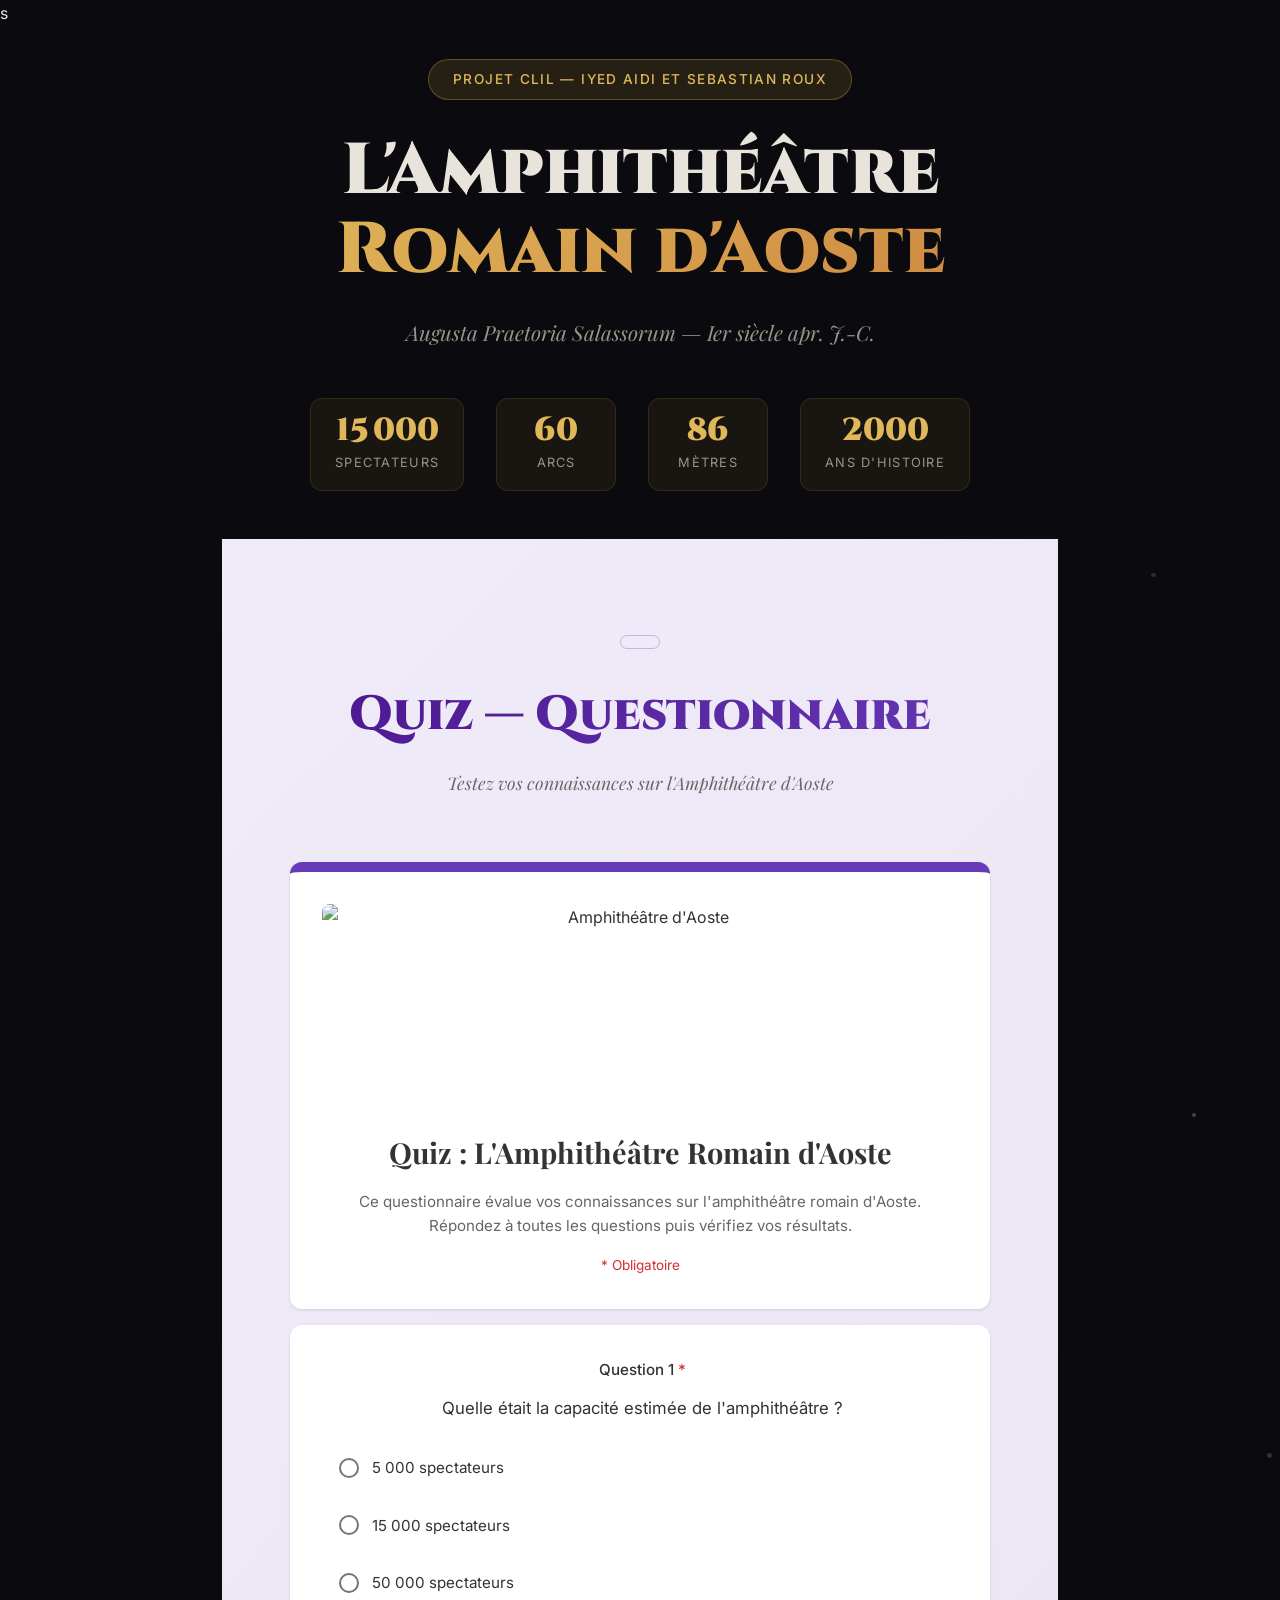
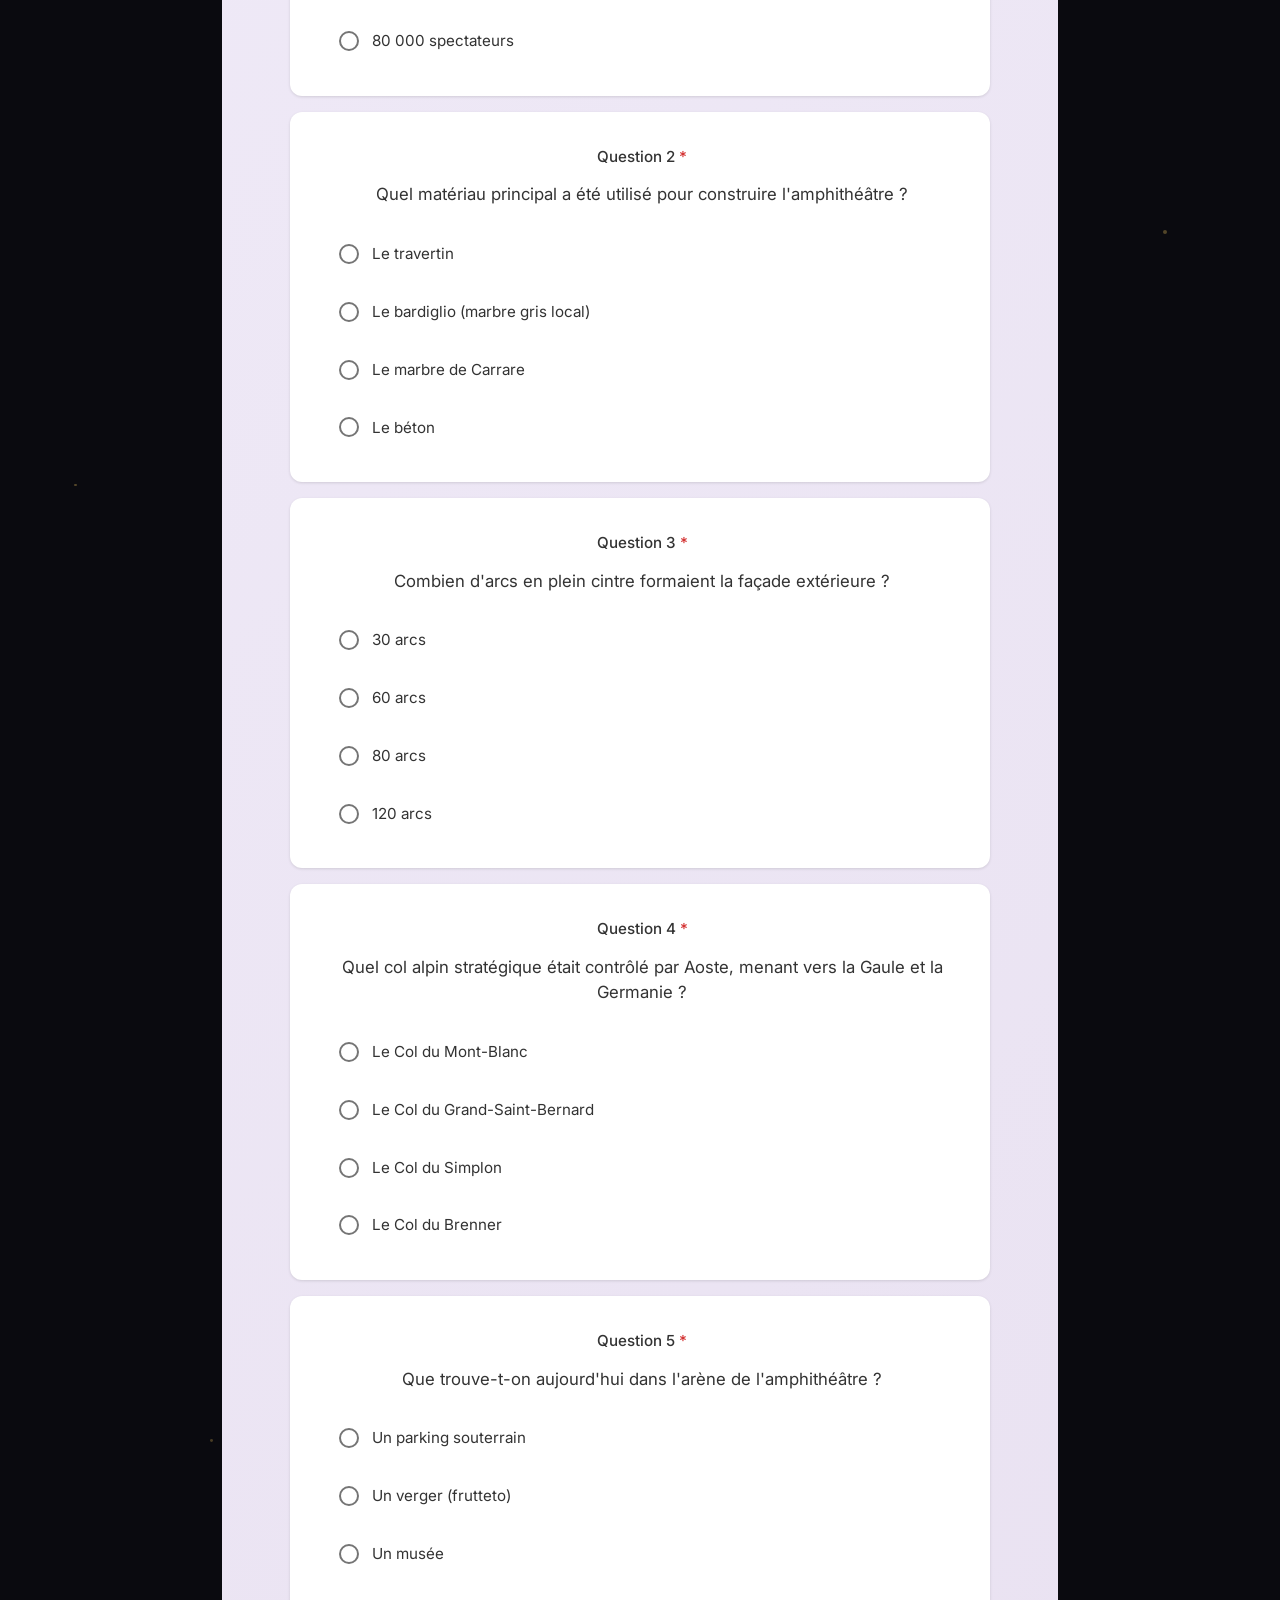
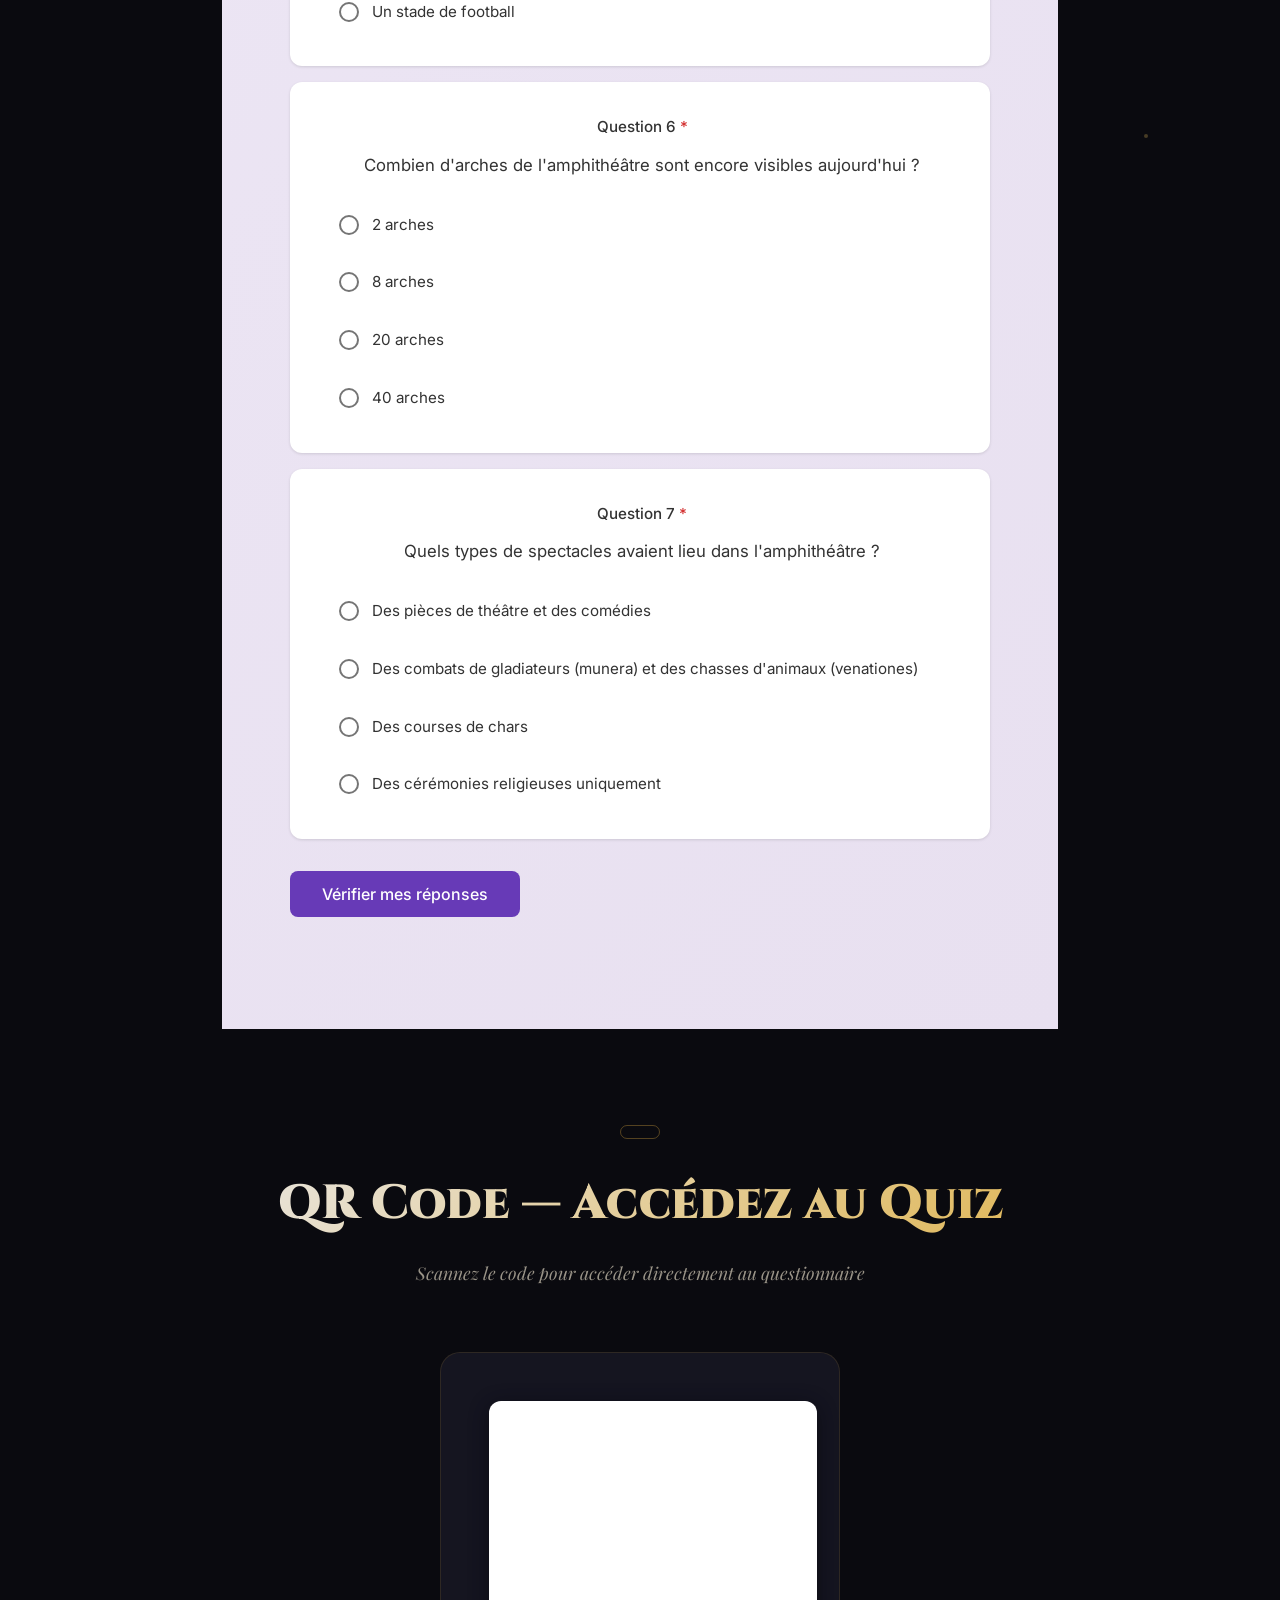
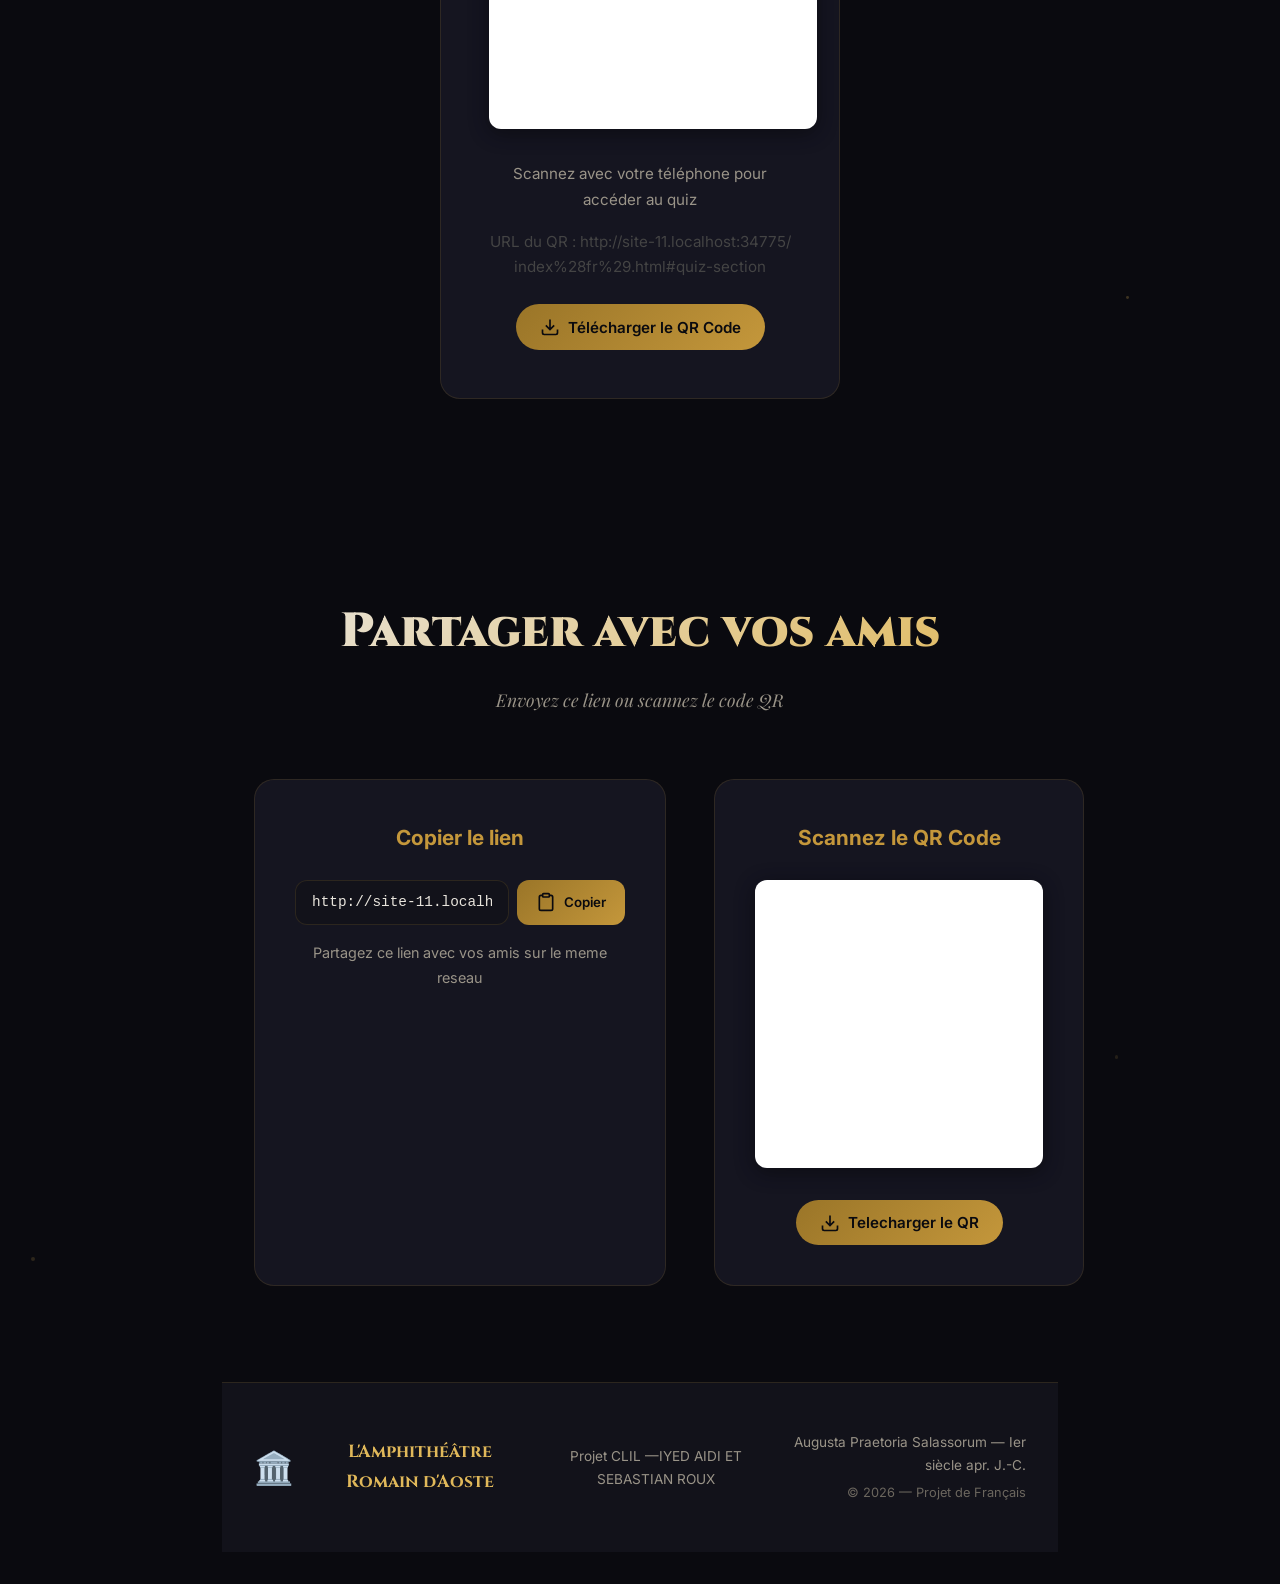
==== commit 9e2cb56e: "Finalisation des modifications" ====
--- a/index(fr).html
+++ b/index(fr).html
@@ -11,12 +11,7 @@
     <link rel="stylesheet" href="style(fr).css">
 </head>
 <body>
-    <!-- ===== NAVIGATION ===== -->
-    <nav id="main-nav">
-        <div class="nav-brand">
-            <span class="nav-icon"></span>
-            <span class="nav-title">Amphithéâtre d'Aoste</span>
-        </div>
+    <!-- ===== NAVIGATION ===== -->s
         <button id="mobile-menu-btn" class="mobile-menu-btn" aria-label="Menu">
             <span></span><span></span><span></span>
         </button>
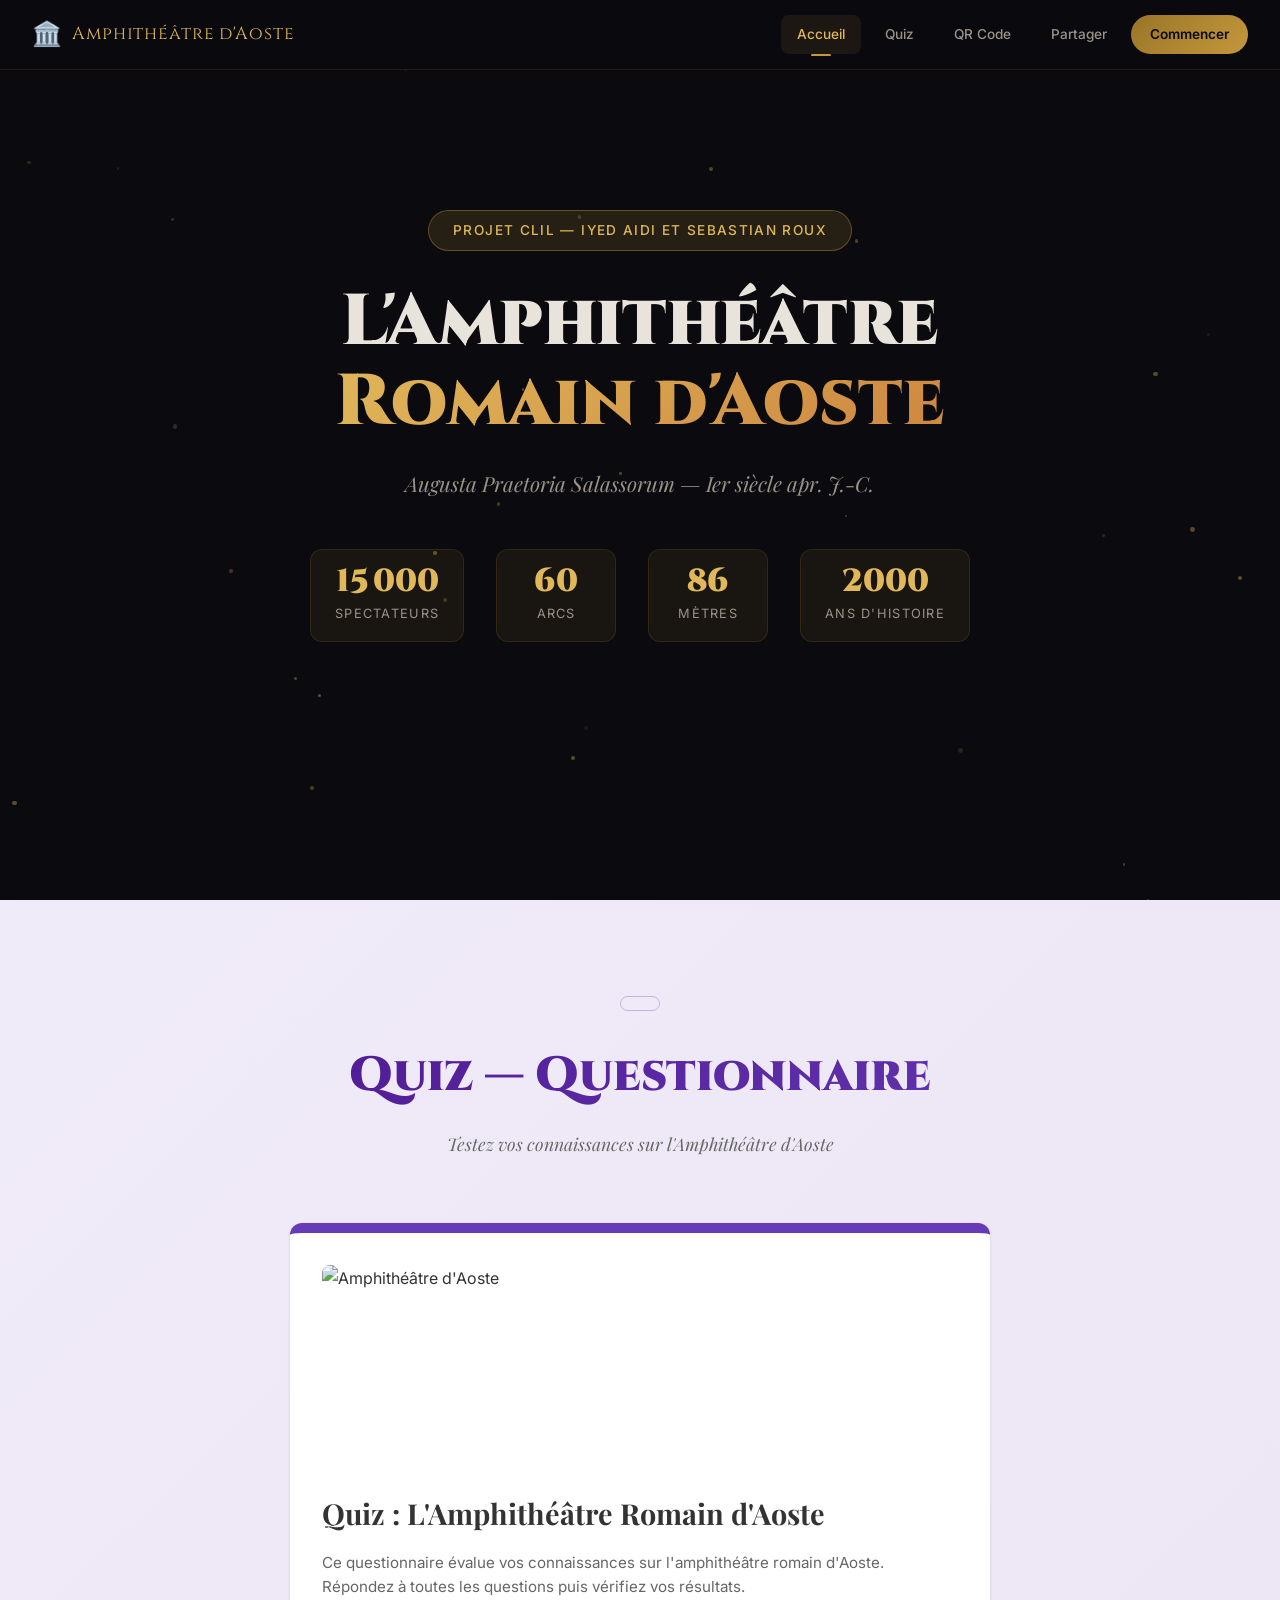
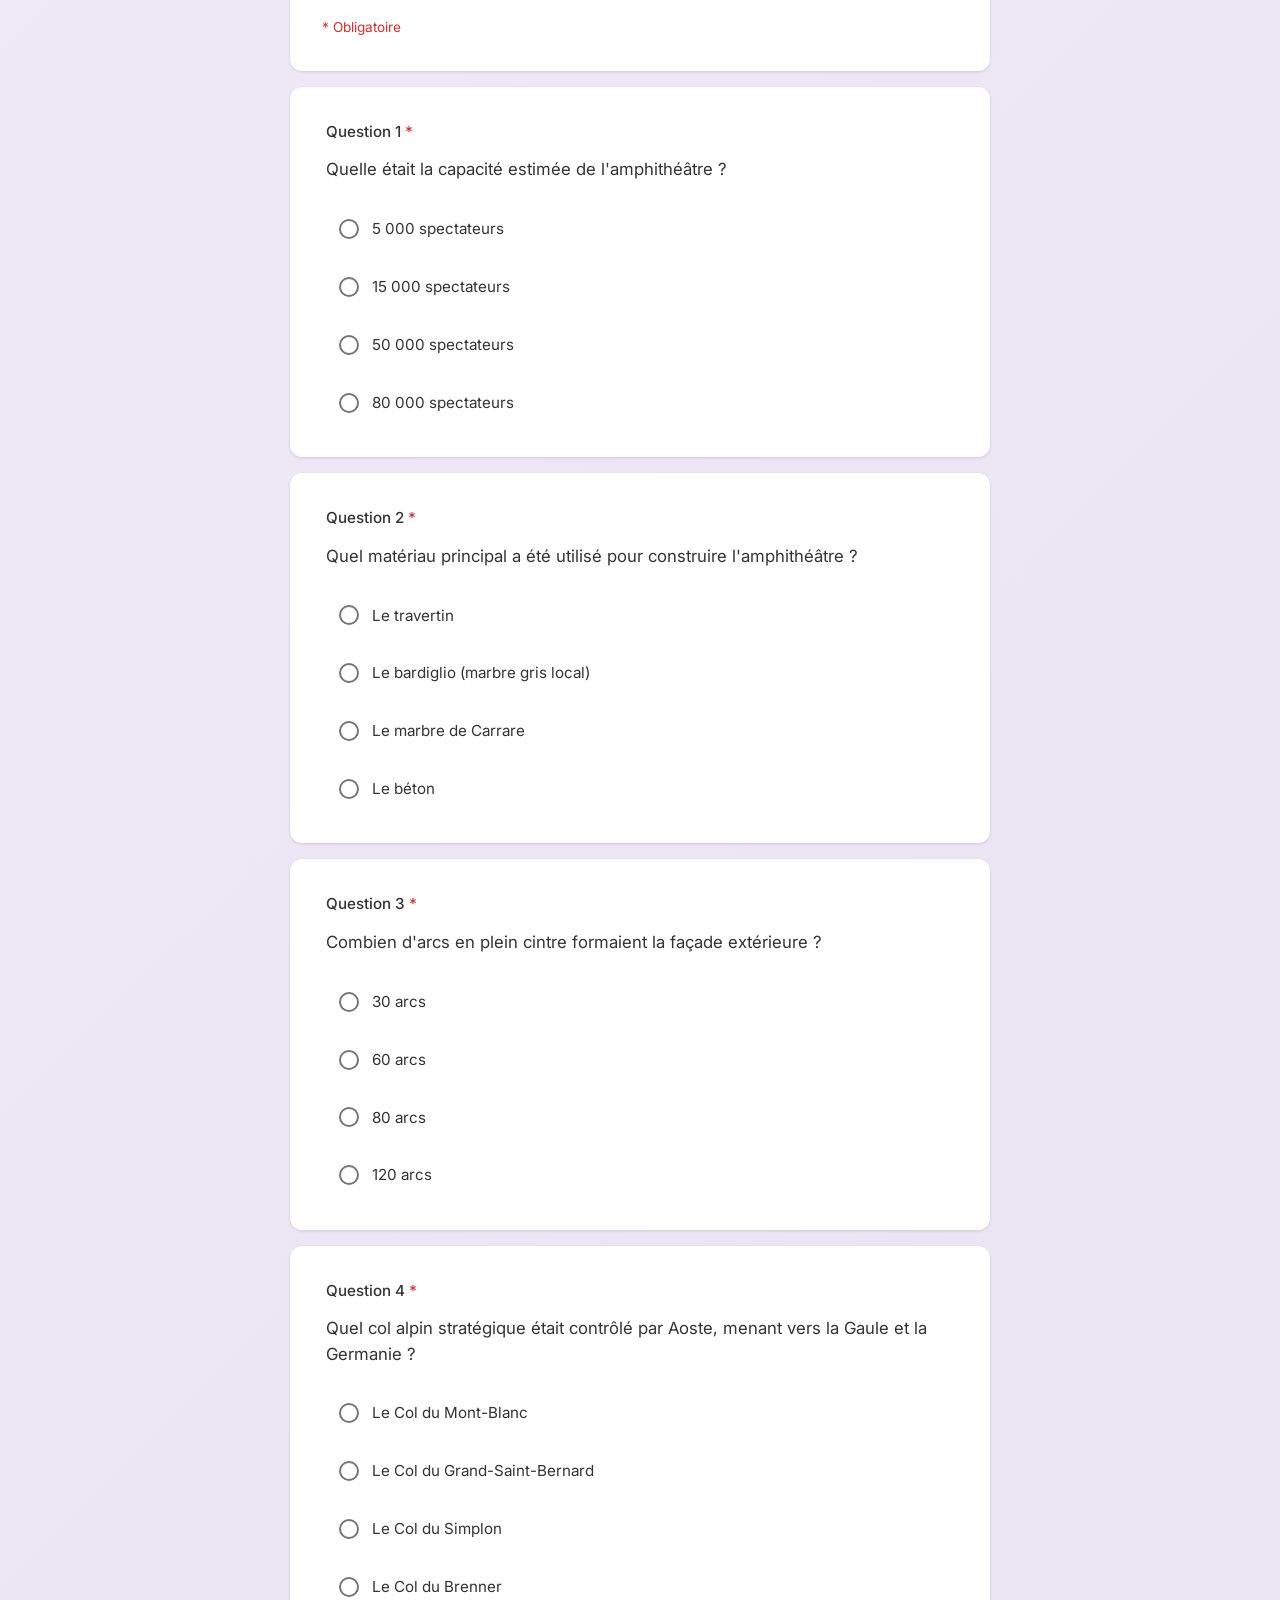
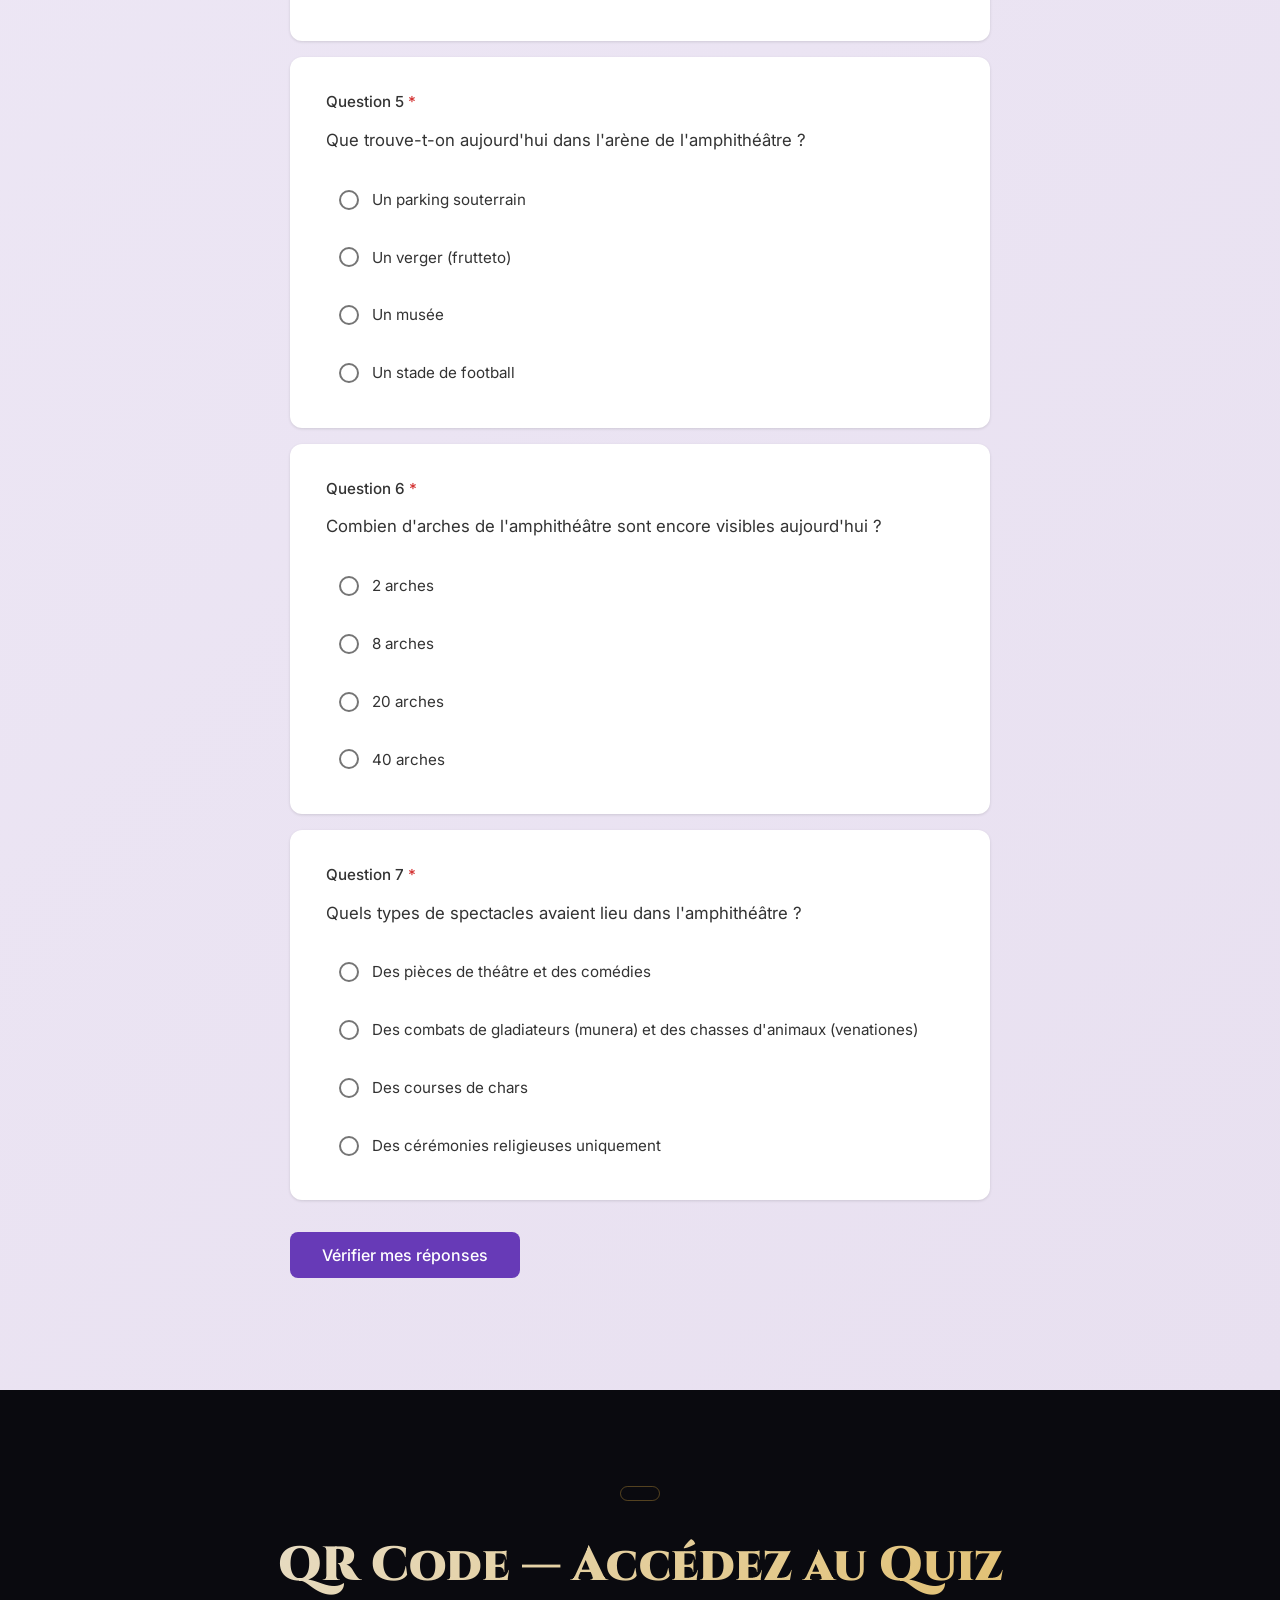
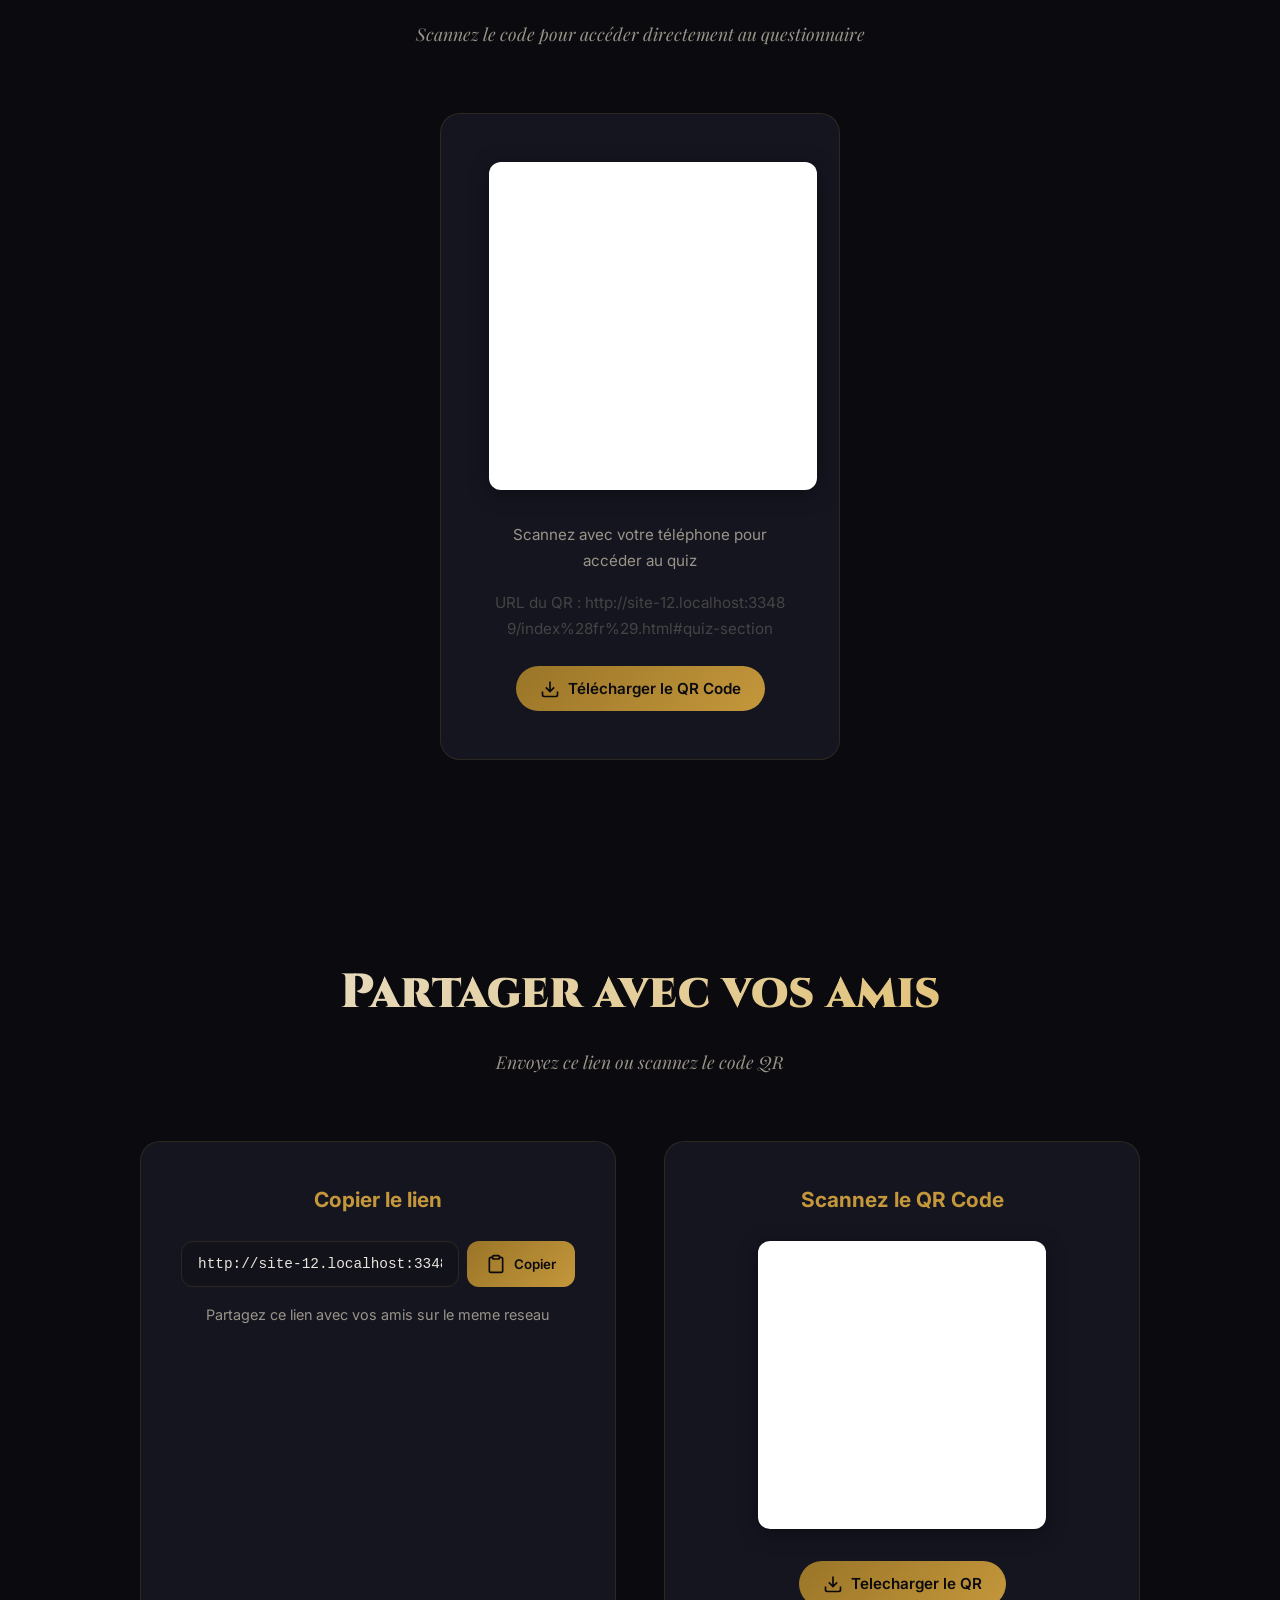
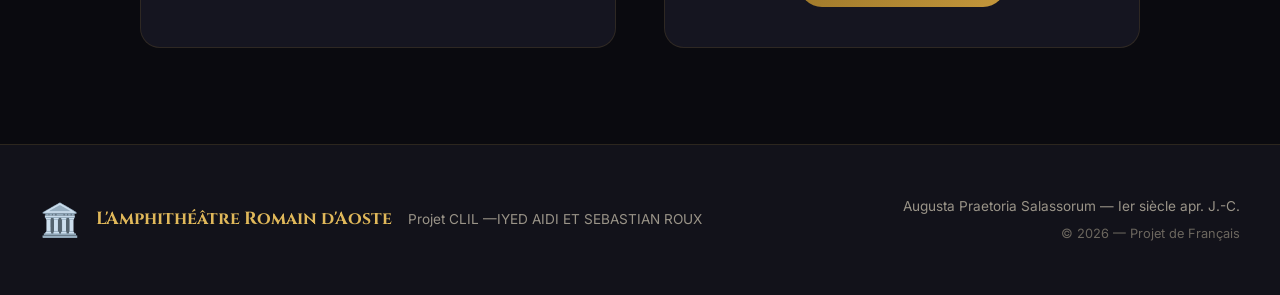
==== commit 2a3935cf: "Publish: compact mobile CSS and responsive fixes" ====
--- a/index(fr).html
+++ b/index(fr).html
@@ -11,7 +11,19 @@
     <link rel="stylesheet" href="style(fr).css">
 </head>
 <body>
-    <!-- ===== NAVIGATION ===== -->s
+    <!-- ===== NAVIGATION ===== -->
+    <nav id="main-nav">
+        <div class="nav-brand">
+            <span class="nav-icon">🏛️</span>
+            <span class="nav-title">Amphithéâtre d'Aoste</span>
+        </div>
+        <div class="nav-links">
+            <a href="#hero" class="nav-link active">Accueil</a>
+            <a href="#quiz-section" class="nav-link">Quiz</a>
+            <a href="#qr-section" class="nav-link">QR Code</a>
+            <a href="#share-section" class="nav-link">Partager</a>
+            <a href="#quiz-section" class="nav-link nav-quiz">Commencer</a>
+        </div>
         <button id="mobile-menu-btn" class="mobile-menu-btn" aria-label="Menu">
             <span></span><span></span><span></span>
         </button>
@@ -45,6 +57,8 @@
                     <span class="stat-label">Ans d'histoire</span>
                 </div>
             </div>
+        </div>
+    </header>
     <!-- ===== QUIZ SECTION ===== -->
     <section id="quiz-section" class="section quiz-section">
         <div class="section-header">
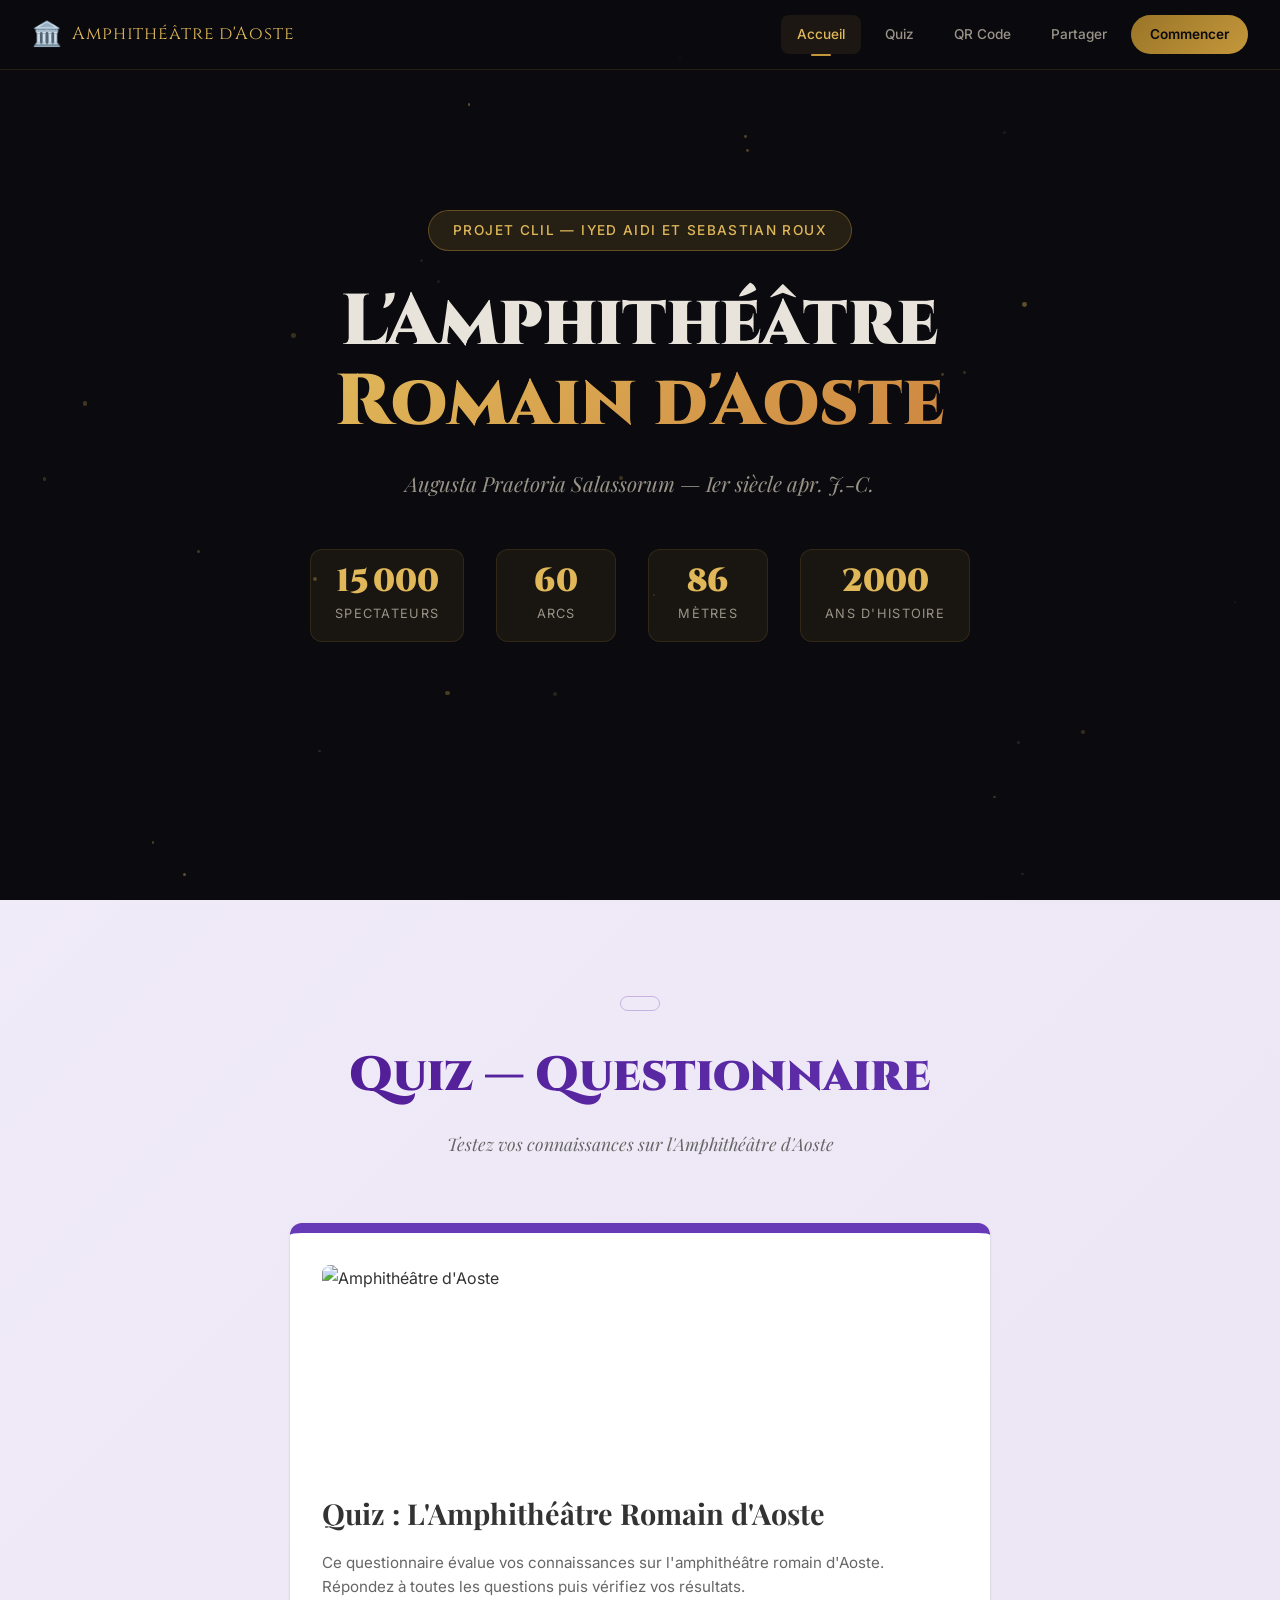
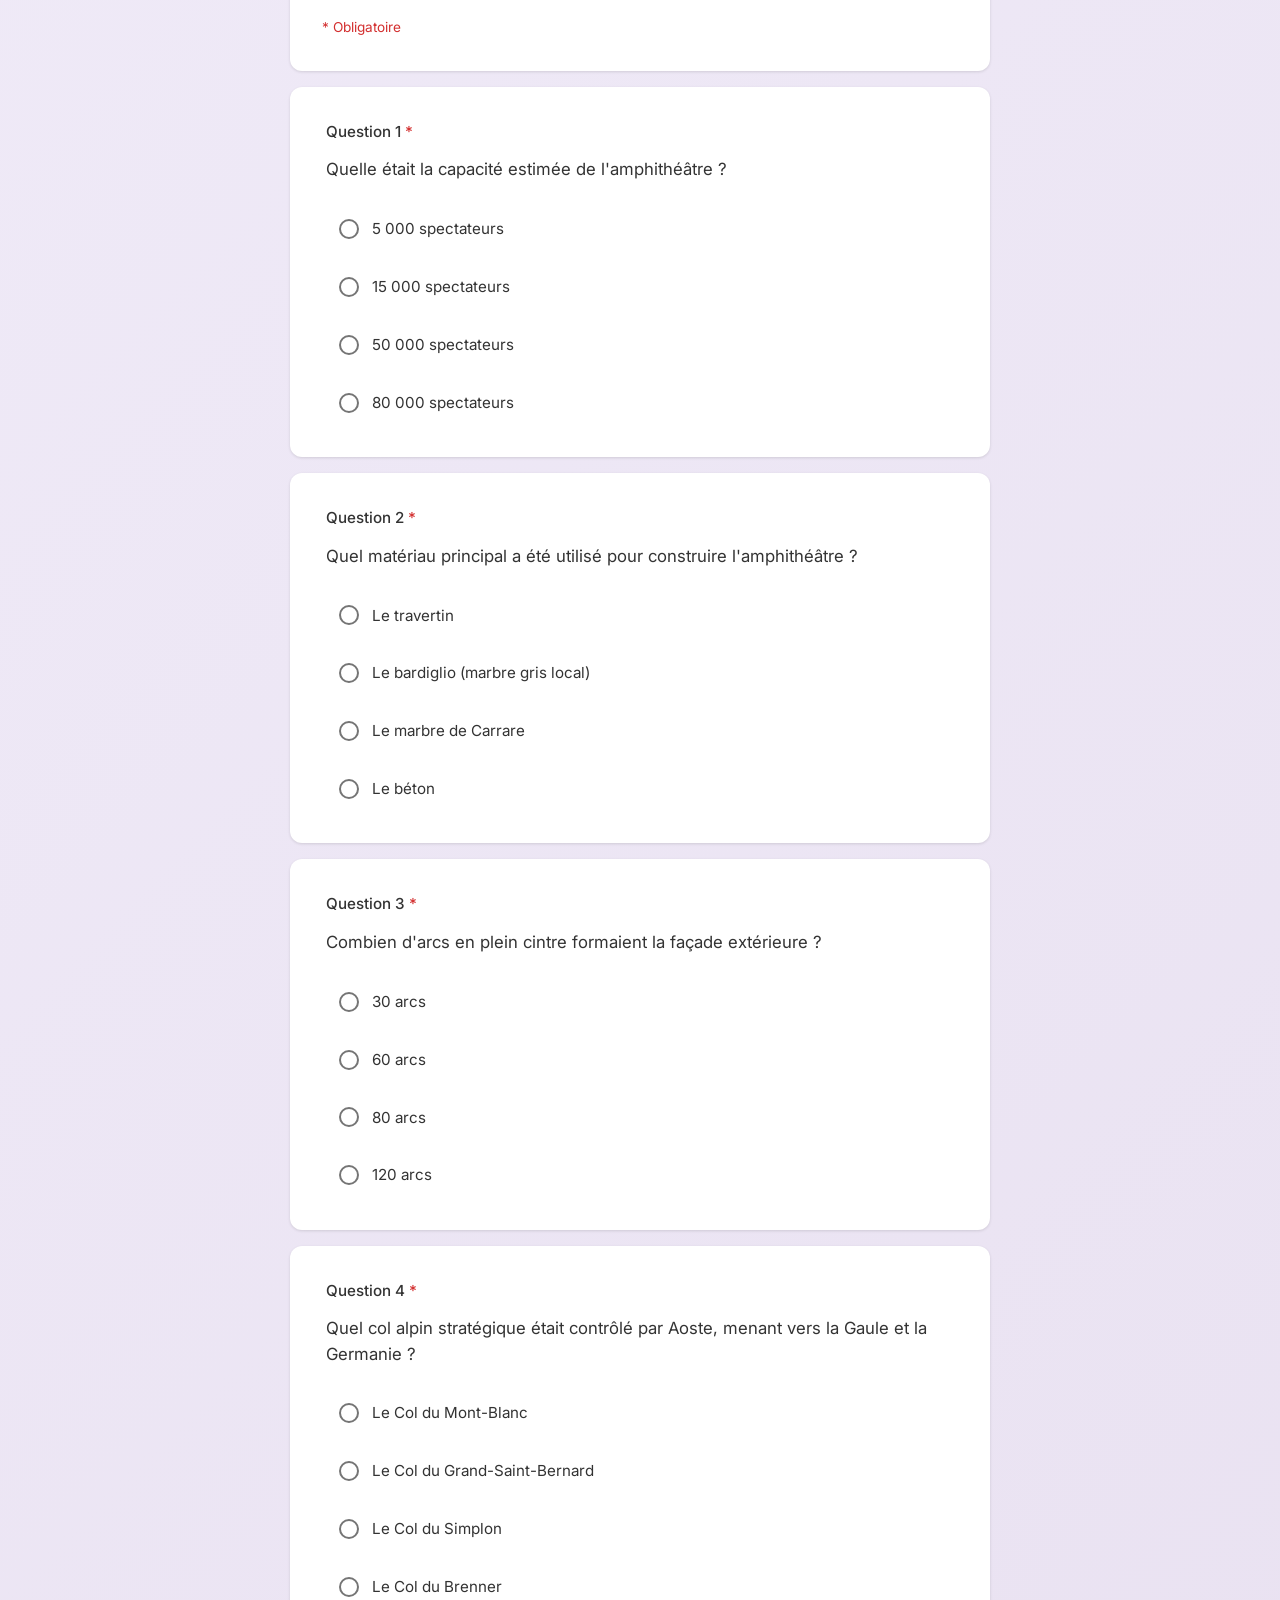
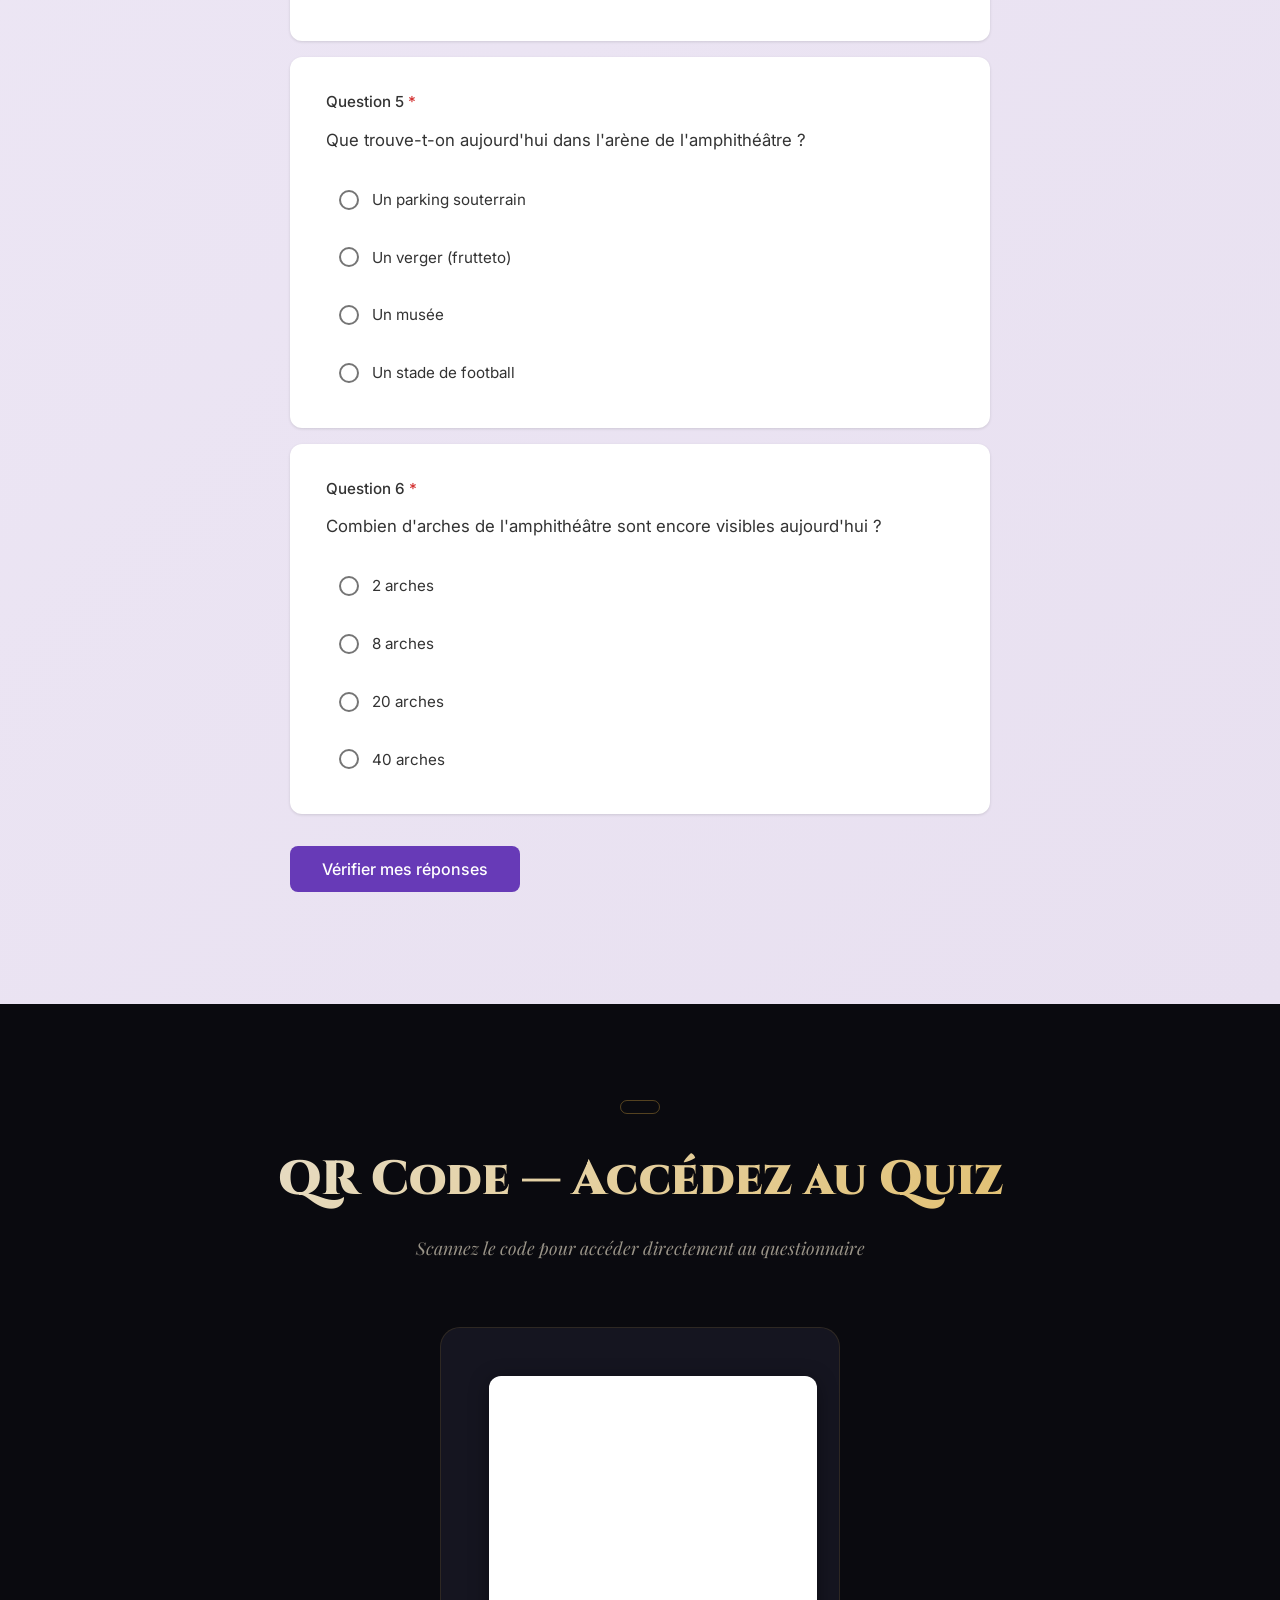
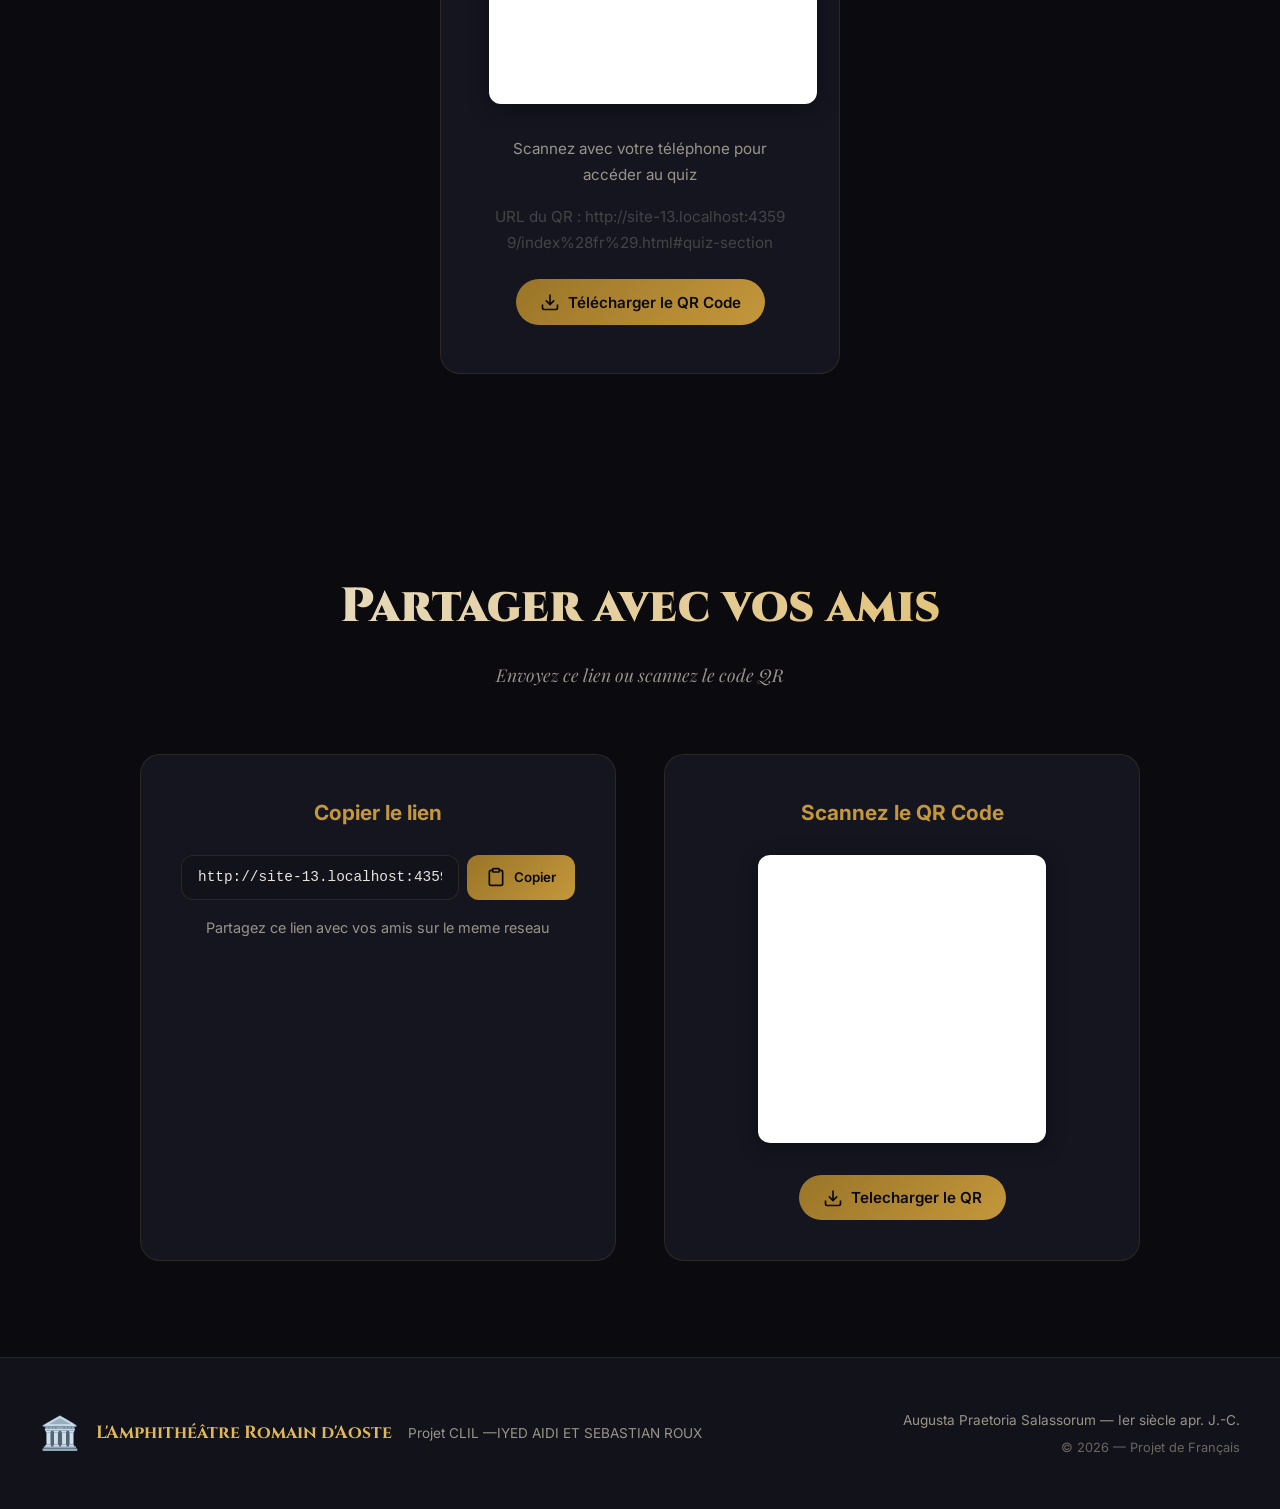
==== commit dc376a88: "Sauvegarde des modifications et correction question 3" ====
--- a/index(fr).html
+++ b/index(fr).html
@@ -247,34 +247,6 @@
                     </div>
                     <div class="question-feedback"></div>
                 </div>
-                <!-- Question 7 -->
-                <div class="quiz-question-card" data-question="7">
-                    <div class="question-number">Question 7 <span class="required">*</span></div>
-                    <p class="question-text">Quels types de spectacles avaient lieu dans l'amphithéâtre ?</p>
-                    <div class="question-options">
-                        <label class="option-label">
-                            <input type="radio" name="q7" value="a">
-                            <span class="radio-custom"></span>
-                            <span class="option-text">Des pièces de théâtre et des comédies</span>
-                        </label>
-                        <label class="option-label">
-                            <input type="radio" name="q7" value="b">
-                            <span class="radio-custom"></span>
-                            <span class="option-text">Des combats de gladiateurs (munera) et des chasses d'animaux (venationes)</span>
-                        </label>
-                        <label class="option-label">
-                            <input type="radio" name="q7" value="c">
-                            <span class="radio-custom"></span>
-                            <span class="option-text">Des courses de chars</span>
-                        </label>
-                        <label class="option-label">
-                            <input type="radio" name="q7" value="d">
-                            <span class="radio-custom"></span>
-                            <span class="option-text">Des cérémonies religieuses uniquement</span>
-                        </label>
-                    </div>
-                    <div class="question-feedback"></div>
-                </div>
                 <!-- Submit Button -->
                 <div class="quiz-actions">
                     <button type="submit" class="quiz-submit-btn" id="quiz-submit">Vérifier mes réponses</button>
